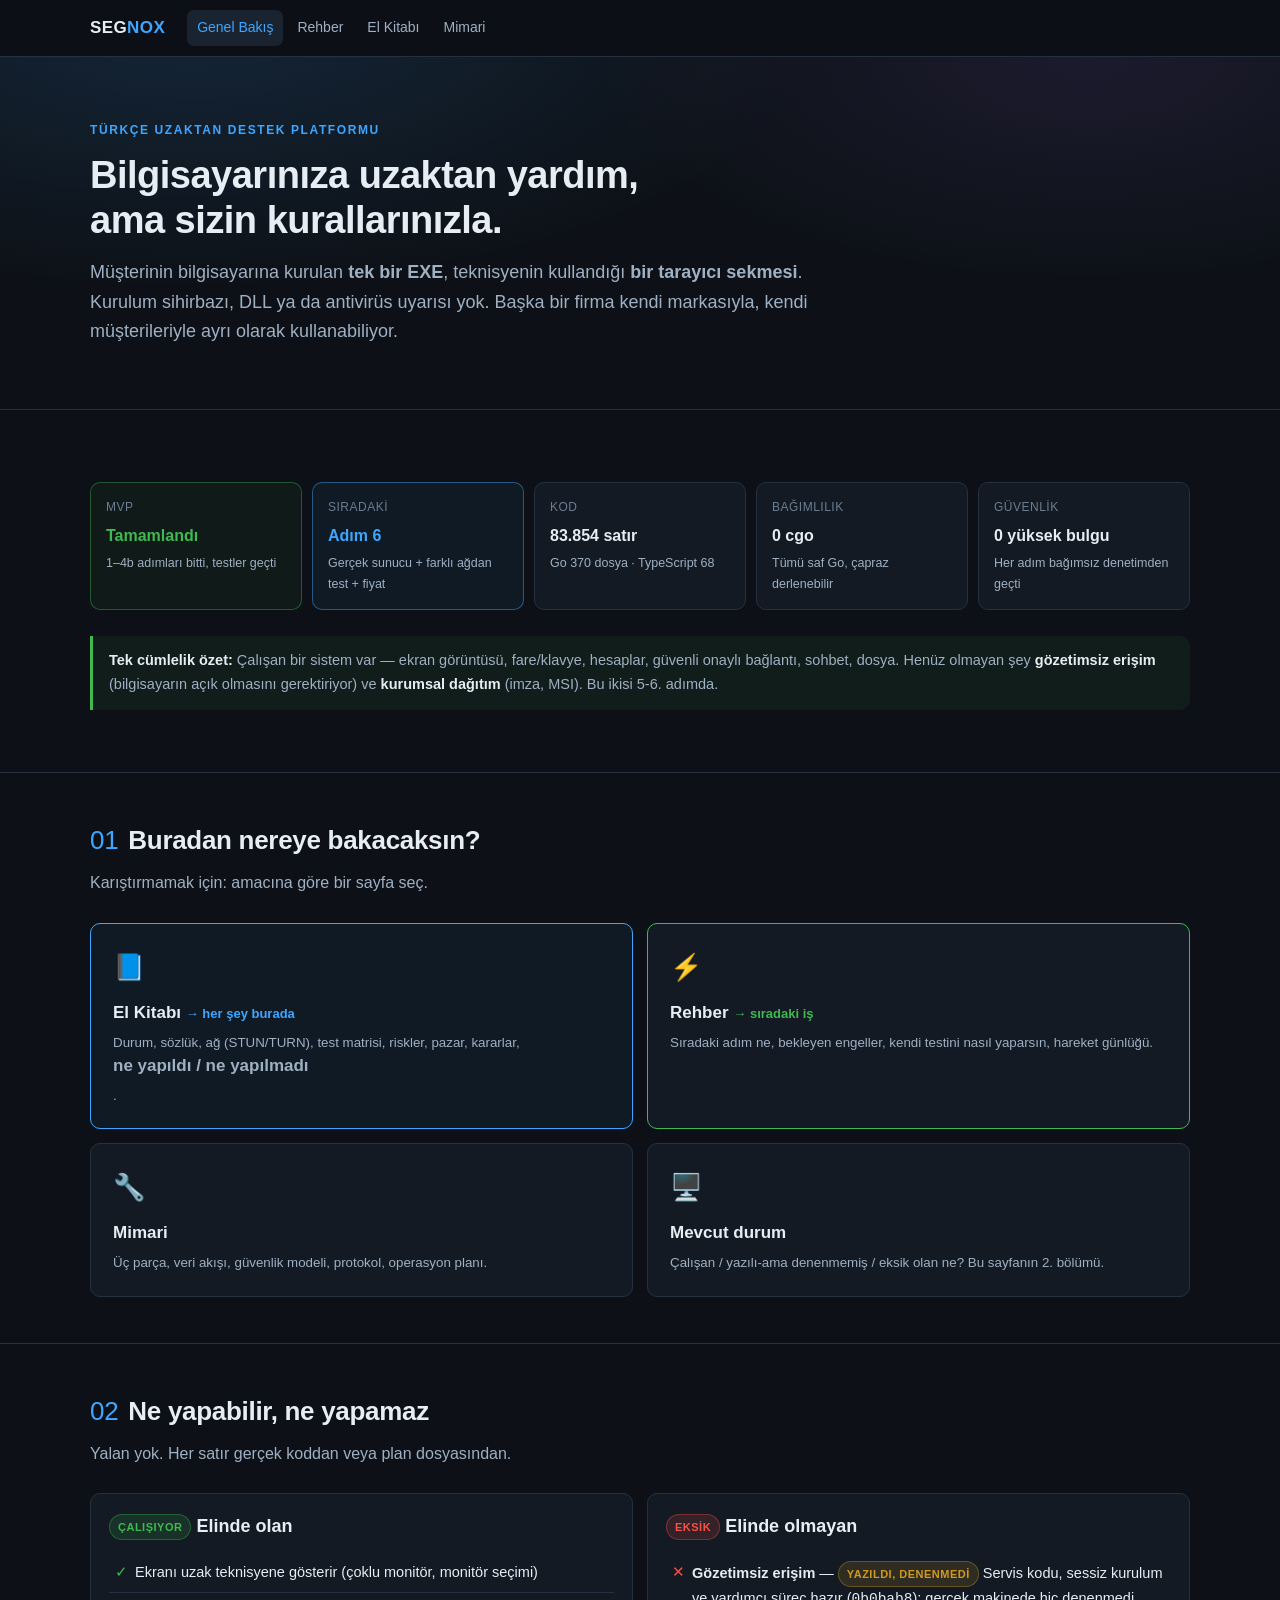
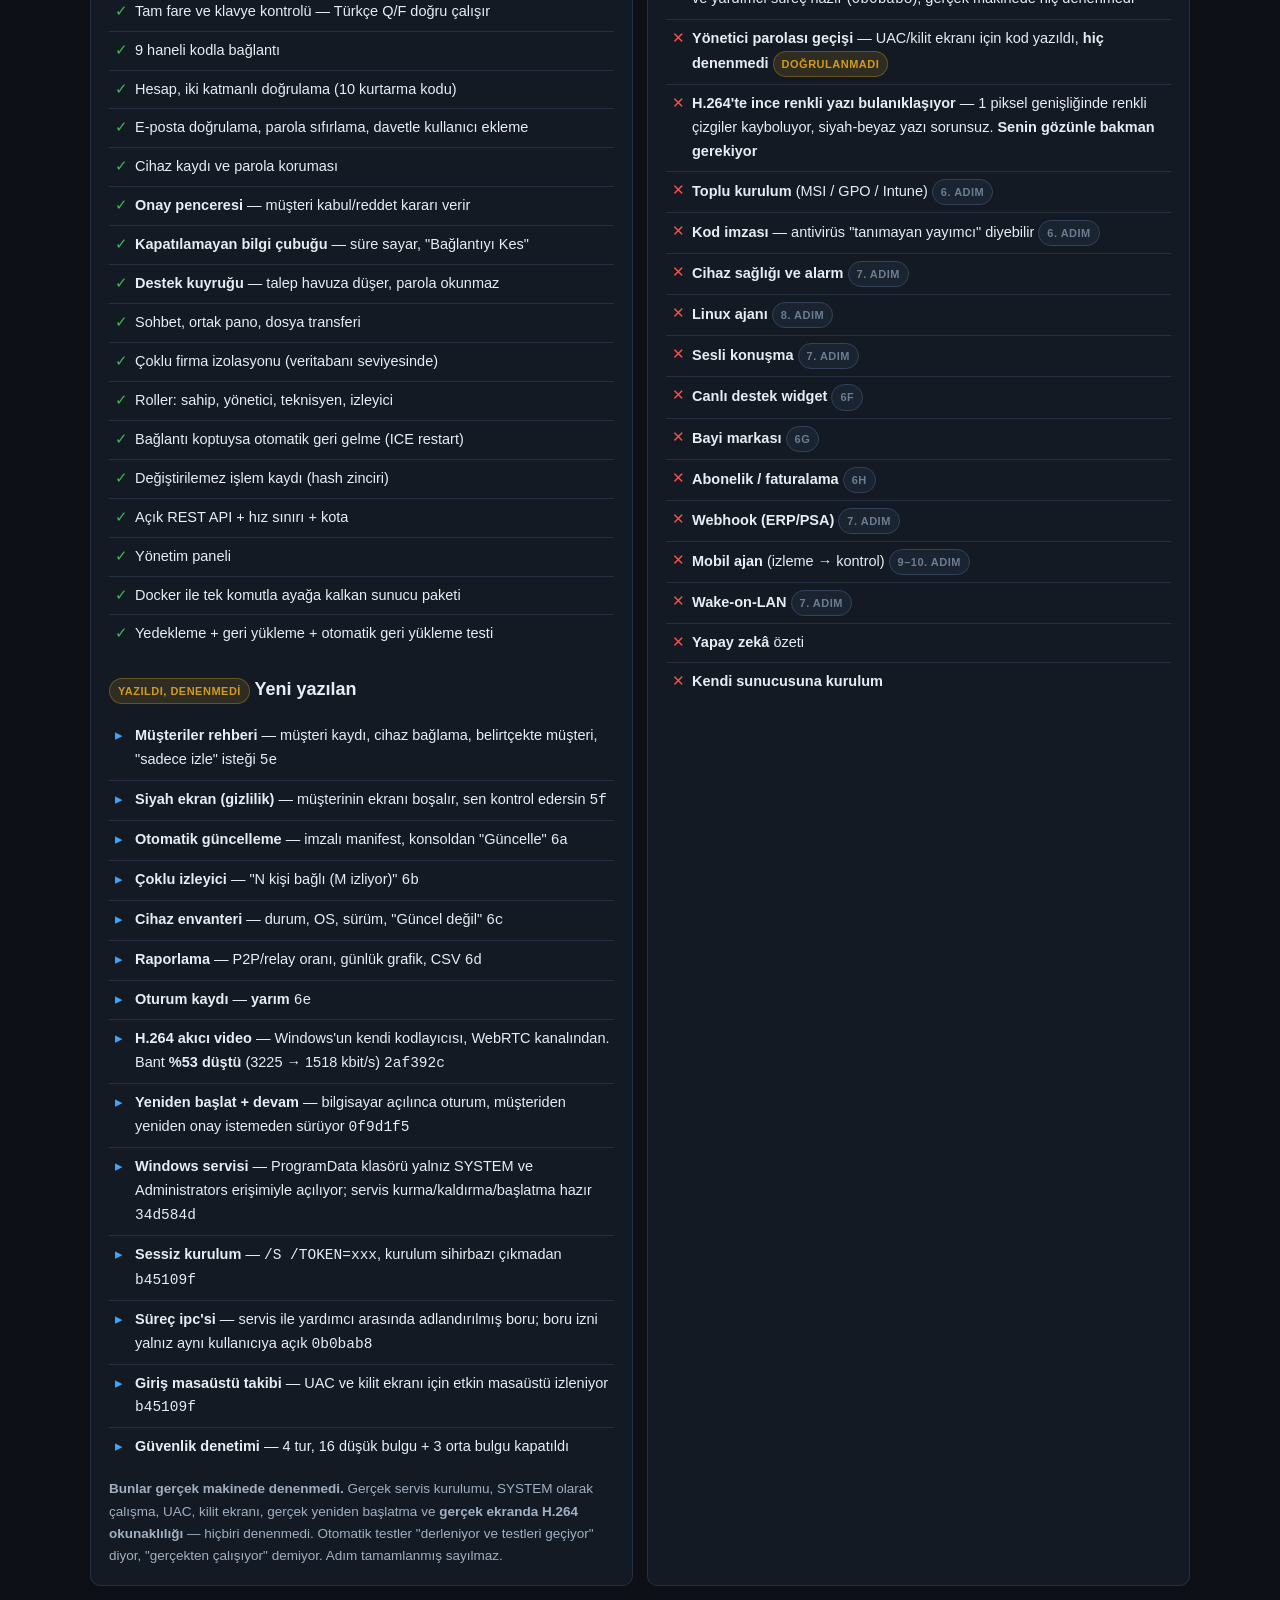
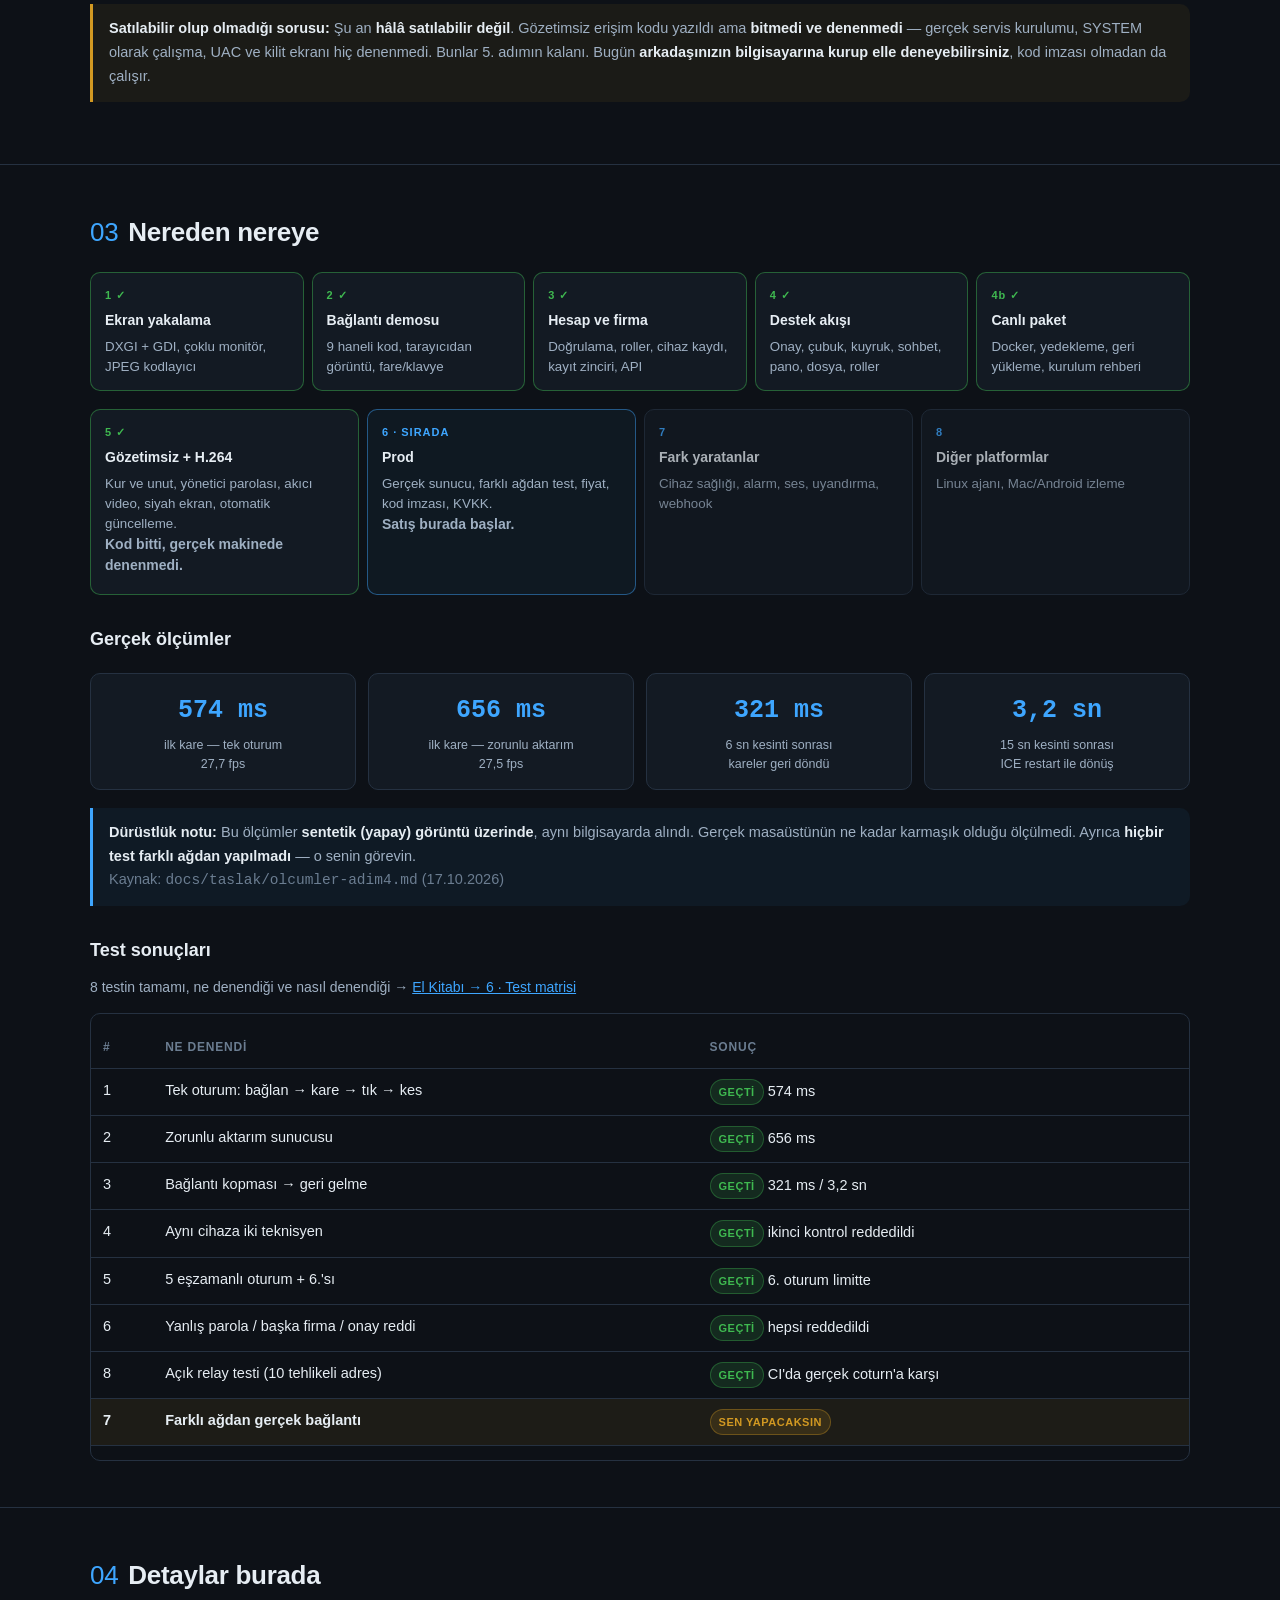
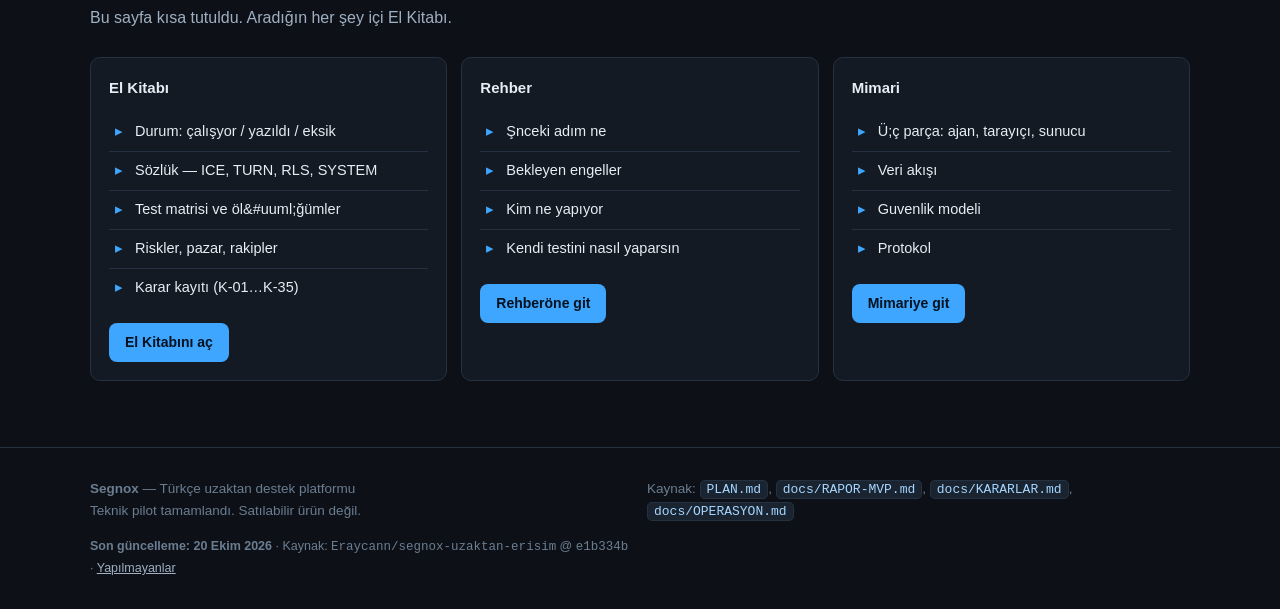
==== index.html @ 719642af "El Kitabi: 6 sema eklendi (bilesenler, giris akisi, servis zinciri, guncelleme, kayit, RLS, dagitim)" ====
<!DOCTYPE html>
<html lang="tr">
<head>
<meta charset="utf-8">
<meta name="viewport" content="width=device-width, initial-scale=1">
<title>Segnox — Uzak Destek Platformu</title>
<link rel="stylesheet" href="assets/style.css">
<style>
.statusbar {
  display:grid; grid-template-columns:repeat(auto-fit,minmax(150px,1fr));
  gap:10px; margin:26px 0;
}
.sbox {
  background:var(--bg2); border:1px solid var(--line);
  border-radius:10px; padding:15px;
}
.sbox.ok { border-color:rgba(63,185,80,.4); background:rgba(63,185,80,.05); }
.sbox.next { border-color:rgba(62,166,255,.45); background:rgba(62,166,255,.06); }
.sbox .n { font-size:12px; color:var(--fg3); letter-spacing:.5px; text-transform:uppercase; }
.sbox .v { font-size:16px; font-weight:700; margin-top:5px; }
.sbox.ok .v { color:var(--ok); }
.sbox.next .v { color:var(--acc); }
.sbox .s { font-size:12.5px; color:var(--fg2); margin-top:4px; }
</style>
</head>
<body>

<nav class="top">
  <div class="wrap">
    <a class="brand" href="index.html">SEG<span>NOX</span></a>
    <div class="links">
      <a href="index.html" class="on">Genel Bak&#305;&#351;</a>
      <a href="basla.html">Rehber</a>
      <a href="bilgi.html">El Kitab&#305;</a>
      <a href="mimari.html">Mimari</a>
    </div>
  </div>
</nav>

<header class="hero">
  <div class="wrap">
    <div class="eyebrow">Türkçe uzaktan destek platformu</div>
    <h1>Bilgisayarınıza uzaktan yardım,<br>ama sizin kurallarınızla.</h1>
    <p>
      Müşterinin bilgisayarına kurulan <b>tek bir EXE</b>, teknisyenin kullandığı
      <b>bir tarayıcı sekmesi</b>. Kurulum sihirbazı, DLL ya da antivirüs uyarısı yok.
      Başka bir firma kendi markasıyla, kendi müşterileriyle ayrı olarak kullanabiliyor.
    </p>
  </div>
</header>

<!-- ======= DURUM ======= -->
<section>
  <div class="wrap">
    <div class="statusbar">
      <div class="sbox ok"><div class="n">MVP</div><div class="v">Tamamlandı</div>
<div class="s">1–4b adımları bitti, testler geçti</div></div>
      <div class="sbox next"><div class="n">Sıradaki</div><div class="v">Adım 6</div>
<div class="s">Gerçek sunucu + farklı ağdan test + fiyat</div></div>
      <div class="sbox"><div class="n">Kod</div><div class="v">83.854 satır</div>
        <div class="s">Go 370 dosya · TypeScript 68</div></div>
      <div class="sbox"><div class="n">Bağımlılık</div><div class="v">0 cgo</div>
        <div class="s">Tümü saf Go, çapraz derlenebilir</div></div>
      <div class="sbox"><div class="n">Güvenlik</div><div class="v">0 yüksek bulgu</div>
        <div class="s">Her adım bağımsız denetimden geçti</div></div>
    </div>

    <div class="note ok">
      <b>Tek cümlelik özet:</b> Çalışan bir sistem var — ekran görüntüsü, fare/klavye,
      hesaplar, güvenli onaylı bağlantı, sohbet, dosya. Henüz olmayan şey
      <b>gözetimsiz erişim</b> (bilgisayarın açık olmasını gerektiriyor) ve
      <b>kurumsal dağıtım</b> (imza, MSI). Bu ikisi 5-6. adımda.
    </div>
  </div>
</section>

<!-- ======= SAYFA HARİTASI ======= -->
<section>
  <div class="wrap">
    <h2><span class="n">01</span>Buradan nereye bakacaksın?</h2>
    <p class="sub">Karıştırmamak için: amacına göre bir sayfa seç.</p>

    <div class="grid g2">
      <a class="role" href="bilgi.html" style="border-color:var(--acc);background:rgba(62,166,255,.06)">
        <div class="ic">📘</div>
        <b>El Kitabı <span style="color:var(--acc);font-size:13px">→ her şey burada</span></b>
        <small>Durum, sözlük, ağ (STUN/TURN), test matrisi, riskler, pazar,
        kararlar, <b>ne yapıldı / ne yapılmadı</b>.</small>
      </a>
      <a class="role" href="basla.html" style="border-color:var(--ok)">
        <div class="ic">⚡</div>
        <b>Rehber <span style="color:var(--ok);font-size:13px">→ sıradaki iş</span></b>
        <small>Sıradaki adım ne, bekleyen engeller, kendi testini nasıl
        yaparsın, hareket günlüğü.</small>
      </a>
      <a class="role" href="mimari.html">
        <div class="ic">🔧</div>
        <b>Mimari</b>
        <small>Üç parça, veri akışı, güvenlik modeli, protokol, operasyon
        planı.</small>
      </a>
      <a class="role" href="index.html#durum">
        <div class="ic">🖥️</div>
        <b>Mevcut durum</b>
        <small>Çalışan / yazılı-ama denenmemiş / eksik olan ne? Bu sayfanın
        2. bölümü.</small>
      </a>
    </div>
  </div>
</section>

<!-- ======= NE YAPAR ======= -->
<section>
  <div class="wrap">
    <h2><span class="n">02</span>Ne yapabilir, ne yapamaz</h2>
    <p class="sub">Yalan yok. Her satır gerçek koddan veya plan dosyasından.</p>

    <div class="grid g2">
      <div class="card">
        <h3><span class="badge b-ok">ÇALIŞIYOR</span> Elinde olan</h3>
        <ul class="chk yes">
          <li>Ekranı uzak teknisyene gösterir (çoklu monitör, monitör seçimi)</li>
          <li>Tam fare ve klavye kontrolü — Türkçe Q/F doğru çalışır</li>
          <li>9 haneli kodla bağlantı</li>
          <li>Hesap, iki katmanlı doğrulama (10 kurtarma kodu)</li>
          <li>E-posta doğrulama, parola sıfırlama, davetle kullanıcı ekleme</li>
          <li>Cihaz kaydı ve parola koruması</li>
          <li><b>Onay penceresi</b> — müşteri kabul/reddet kararı verir</li>
          <li><b>Kapatılamayan bilgi çubuğu</b> — süre sayar, "Bağlantıyı Kes"</li>
          <li><b>Destek kuyruğu</b> — talep havuza düşer, parola okunmaz</li>
          <li>Sohbet, ortak pano, dosya transferi</li>
          <li>Çoklu firma izolasyonu (veritabanı seviyesinde)</li>
          <li>Roller: sahip, yönetici, teknisyen, izleyici</li>
          <li>Bağlantı koptuysa otomatik geri gelme (ICE restart)</li>
          <li>Değiştirilemez işlem kaydı (hash zinciri)</li>
          <li>Açık REST API + hız sınırı + kota</li>
          <li>Yönetim paneli</li>
          <li>Docker ile tek komutla ayağa kalkan sunucu paketi</li>
          <li>Yedekleme + geri yükleme + otomatik geri yükleme testi</li>
        </ul>

        <h3 style="margin-top:22px"><span class="badge b-warn">YAZILDI, DENENMEDİ</span> Yeni yazılan</h3>
        <ul class="chk">
          <li><b>Müşteriler rehberi</b> — müşteri kaydı, cihaz bağlama,
              belirtçekte müşteri, "sadece izle" isteği
              <span class="mono">5e</span></li>
          <li><b>Siyah ekran (gizlilik)</b> — müşterinin ekranı boşalır,
              sen kontrol edersin <span class="mono">5f</span></li>
          <li><b>Otomatik güncelleme</b> — imzalı manifest, konsoldan "Güncelle"
              <span class="mono">6a</span></li>
          <li><b>Çoklu izleyici</b> — "N kişi bağlı (M izliyor)"
              <span class="mono">6b</span></li>
          <li><b>Cihaz envanteri</b> — durum, OS, sürüm, "Güncel değil"
              <span class="mono">6c</span></li>
          <li><b>Raporlama</b> — P2P/relay oranı, günlük grafik, CSV
              <span class="mono">6d</span></li>
          <li><b>Oturum kaydı</b> — <b>yarım</b> <span class="mono">6e</span></li>
          <li><b>H.264 akıcı video</b> — Windows'un kendi kodlayıcısı, WebRTC
              kanalından. Bant <b>%53 düştü</b> (3225 → 1518 kbit/s)
              <span class="mono">2af392c</span></li>
          <li><b>Yeniden başlat + devam</b> — bilgisayar açılınca oturum,
              müşteriden yeniden onay istemeden sürüyor
              <span class="mono">0f9d1f5</span></li>
          <li><b>Windows servisi</b> — ProgramData klasörü yalnız SYSTEM ve
              Administrators erişimiyle açılıyor; servis kurma/kaldırma/başlatma
              hazır <span class="mono">34d584d</span></li>
          <li><b>Sessiz kurulum</b> — <span class="mono">/S /TOKEN=xxx</span>,
              kurulum sihirbazı çıkmadan <span class="mono">b45109f</span></li>
          <li><b>Süreç ipc'si</b> — servis ile yardımcı arasında adlandırılmış
              boru; boru izni yalnız aynı kullanıcıya açık
              <span class="mono">0b0bab8</span></li>
          <li><b>Giriş masaüstü takibi</b> — UAC ve kilit ekranı için etkin
              masaüstü izleniyor <span class="mono">b45109f</span></li>
          <li><b>Güvenlik denetimi</b> — 4 tur, 16 düşük bulgu + 3 orta bulgu
              kapatıldı</li>
        </ul>
        <p style="font-size:13.5px;color:var(--fg2);margin-top:12px">
          <b>Bunlar gerçek makinede denenmedi.</b> Gerçek servis kurulumu,
          SYSTEM olarak çalışma, UAC, kilit ekranı, gerçek yeniden başlatma ve
          <b>gerçek ekranda H.264 okunaklılığı</b> — hiçbiri denenmedi.
          Otomatik testler "derleniyor ve testleri geçiyor" diyor, "gerçekten
          çalışıyor" demiyor. Adım tamamlanmış sayılmaz.
        </p>
      </div>

      <div class="card">
        <h3><span class="badge b-bad">EKSİK</span> Elinde olmayan</h3>
        <ul class="chk no">
          <li><b>Gözetimsiz erişim</b> — <span class="badge b-warn">YAZILDI, DENENMEDİ</span>
              Servis kodu, sessiz kurulum ve yardımcı süreç hazır
              (<span class="mono">0b0bab8</span>); gerçek makinede hiç denenmedi</li>
          <li><b>Yönetici parolası geçişi</b> — UAC/kilit ekranı için kod yazıldı,
              <b>hiç denenmedi</b> <span class="badge b-warn">DOĞRULANMADI</span></li>
          <li><b>H.264'te ince renkli yazı bulanıklaşıyor</b> — 1 piksel genişliğinde
              renkli çizgiler kayboluyor, siyah-beyaz yazı sorunsuz.
              <b>Senin gözünle bakman gerekiyor</b></li>
          <li><b>Toplu kurulum</b> (MSI / GPO / Intune)
              <span class="badge b-mut">6. adım</span></li>
          <li><b>Kod imzası</b> — antivirüs "tanımayan yayımcı" diyebilir
              <span class="badge b-mut">6. adım</span></li>
          <li><b>Cihaz sağlığı ve alarm</b> <span class="badge b-mut">7. adım</span></li>
          <li><b>Linux ajanı</b> <span class="badge b-mut">8. adım</span></li>
          <li><b>Sesli konuşma</b> <span class="badge b-mut">7. adım</span></li>
          <li><b>Canlı destek widget</b> <span class="badge b-mut">6f</span></li>
          <li><b>Bayi markası</b> <span class="badge b-mut">6g</span></li>
          <li><b>Abonelik / faturalama</b> <span class="badge b-mut">6h</span></li>
          <li><b>Webhook (ERP/PSA)</b> <span class="badge b-mut">7. adım</span></li>
          <li><b>Mobil ajan</b> (izleme → kontrol) <span class="badge b-mut">9–10. adım</span></li>
          <li><b>Wake-on-LAN</b> <span class="badge b-mut">7. adım</span></li>
          <li><b>Yapay zekâ</b> özeti</li>
          <li><b>Kendi sunucusuna kurulum</b></li>
        </ul>
      </div>
    </div>

    <div class="note warn" style="margin-top:18px">
      <b>Satılabilir olup olmadığı sorusu:</b> Şu an <b>hâlâ satılabilir değil</b>.
      Gözetimsiz erişim kodu yazıldı ama <b>bitmedi ve denenmedi</b> — gerçek
      servis kurulumu, SYSTEM olarak çalışma, UAC ve kilit ekranı hiç
      denenmedi. Bunlar 5. adımın kalanı. Bugün <b>arkadaşınızın
      bilgisayarına kurup elle deneyebilirsiniz</b>, kod imzası olmadan da
      çalışır.
    </div>
  </div>
</section>

<!-- ======= YOL HARİTASI ======= -->
<section>
  <div class="wrap">
    <h2><span class="n">03</span>Nereden nereye</h2>

    <div class="flow">
      <div class="step done"><div class="k">1 ✓</div><b>Ekran yakalama</b>
        <small>DXGI + GDI, çoklu monitör, JPEG kodlayıcı</small></div>
      <div class="step done"><div class="k">2 ✓</div><b>Bağlantı demosu</b>
        <small>9 haneli kod, tarayıcıdan görüntü, fare/klavye</small></div>
      <div class="step done"><div class="k">3 ✓</div><b>Hesap ve firma</b>
        <small>Doğrulama, roller, cihaz kaydı, kayıt zinciri, API</small></div>
      <div class="step done"><div class="k">4 ✓</div><b>Destek akışı</b>
        <small>Onay, çubuk, kuyruk, sohbet, pano, dosya, roller</small></div>
      <div class="step done"><div class="k">4b ✓</div><b>Canlı paket</b>
        <small>Docker, yedekleme, geri yükleme, kurulum rehberi</small></div>
    </div>

    <div class="flow">
      <div class="step done"><div class="k">5 &#10003;</div><b>Gözetimsiz + H.264</b>
        <small>Kur ve unut, yönetici parolası, akıcı video, siyah ekran,
        otomatik güncelleme. <b>Kod bitti, gerçek makinede denenmedi.</b></small></div>
      <div class="step next"><div class="k">6 · SIRADA</div><b>Prod</b>
        <small>Gerçek sunucu, farklı ağdan test, fiyat, kod imzası, KVKK.
        <b>Satış burada başlar.</b></small></div>
      <div class="step late"><div class="k">7</div><b>Fark yaratanlar</b>
        <small>Cihaz sağlığı, alarm, ses, uyandırma, webhook</small></div>
      <div class="step late"><div class="k">8</div><b>Diğer platformlar</b>
        <small>Linux ajanı, Mac/Android izleme</small></div>
    </div>

    <h3>Gerçek ölçümler</h3>
    <div class="metrics">
      <div class="metric"><div class="v">574 ms</div><div class="l">ilk kare — tek oturum<br>27,7 fps</div></div>
      <div class="metric"><div class="v">656 ms</div><div class="l">ilk kare — zorunlu aktarım<br>27,5 fps</div></div>
      <div class="metric"><div class="v">321 ms</div><div class="l">6 sn kesinti sonrası<br>kareler geri döndü</div></div>
      <div class="metric"><div class="v">3,2 sn</div><div class="l">15 sn kesinti sonrası<br>ICE restart ile dönüş</div></div>
    </div>
    <div class="note">
      <b>Dürüstlük notu:</b> Bu ölçümler <b>sentetik (yapay) görüntü üzerinde</b>,
      aynı bilgisayarda alındı. Gerçek masaüstünün ne kadar karmaşık olduğu
      ölçülmedi. Ayrıca <b>hiçbir test farklı ağdan yapılmadı</b> — o senin görevin.
      <br>
      <span style="color:var(--fg3)">Kaynak:
        <span class="mono">docs/taslak/olcumler-adim4.md</span> (17.10.2026)</span>
    </div>

    <h3>Test sonuçları</h3>
    <p style="font-size:14px;color:var(--fg2)">
      8 testin tamamı, ne denendiği ve nasıl denendiği →
      <a href="bilgi.html#test">El Kitabı → 6 · Test matrisi</a>
    </p>
    <div class="tbl-wrap">
      <table>
        <thead><tr><th>#</th><th>Ne denendi</th><th>Sonuç</th></tr></thead>
        <tbody>
          <tr><td>1</td><td>Tek oturum: bağlan → kare → tık → kes</td>
              <td><span class="badge b-ok">geçti</span> 574 ms</td></tr>
          <tr><td>2</td><td>Zorunlu aktarım sunucusu</td>
              <td><span class="badge b-ok">geçti</span> 656 ms</td></tr>
          <tr><td>3</td><td>Bağlantı kopması → geri gelme</td>
              <td><span class="badge b-ok">geçti</span> 321 ms / 3,2 sn</td></tr>
          <tr><td>4</td><td>Aynı cihaza iki teknisyen</td>
              <td><span class="badge b-ok">geçti</span> ikinci kontrol reddedildi</td></tr>
          <tr><td>5</td><td>5 eşzamanlı oturum + 6.'sı</td>
              <td><span class="badge b-ok">geçti</span> 6. oturum limitte</td></tr>
          <tr><td>6</td><td>Yanlış parola / başka firma / onay reddi</td>
              <td><span class="badge b-ok">geçti</span> hepsi reddedildi</td></tr>
          <tr><td>8</td><td>Açık relay testi (10 tehlikeli adres)</td>
              <td><span class="badge b-ok">geçti</span> CI'da gerçek coturn'a karşı</td></tr>
          <tr style="background:rgba(210,153,34,.08)"><td><b>7</b></td>
              <td><b>Farklı ağdan gerçek bağlantı</b></td>
              <td><span class="badge b-warn">sen yapacaksın</span></td></tr>
        </tbody>
      </table>
    </div>
  </div>
</section>

<!-- ======= BILGIYE YONLENDIR ======= -->
<section>
  <div class="wrap">
    <h2><span class="n">04</span>Detaylar burada</h2>
    <p class="sub">Bu sayfa k&#305;sa tutuldu. Arad&#305;&#287;&#305;n her &#351;ey i&#231;i El Kitab&#305;.</p>
    <div class="grid g3">
      <div class="card"><h4>El Kitab&#305;</h4>
        <ul class="chk">
          <li>Durum: &#231;al&#305;&#351;yor / yaz&#305;ld&#305; / eksik</li>
          <li>S&#246;zl&#252;k &#8212; ICE, TURN, RLS, SYSTEM</li>
          <li>Test matrisi ve &#246;l&#uuml;&#287;&#252;mler</li>
          <li>Riskler, pazar, rakipler</li>
          <li>Karar kay&#305;t&#305; (K-01&#8230;K-35)</li>
        </ul>
        <p style="margin-top:10px"><a class="btn" href="bilgi.html">El Kitab&#305;n&#305; a&#231;</a></p>
      </div>
      <div class="card"><h4>Rehber</h4>
        <ul class="chk">
          <li>&#350;nceki ad&#305;m ne</li>
          <li>Bekleyen engeller</li>
          <li>Kim ne yap&#305;yor</li>
          <li>Kendi testini nas&#305;l yapars&#305;n</li>
        </ul>
        <p style="margin-top:10px"><a class="btn" href="basla.html">Rehber&#246;ne git</a></p>
      </div>
      <div class="card"><h4>Mimari</h4>
        <ul class="chk">
          <li>&#220;;&#231; par&#231;a: ajan, taray&#305;&#231;&#305;, sunucu</li>
          <li>Veri ak&#305;&#351;&#305;</li>
          <li>Guvenlik modeli</li>
          <li>Protokol</li>
        </ul>
        <p style="margin-top:10px"><a class="btn" href="mimari.html">Mimariye git</a></p>
      </div>
    </div>
  </div>
</section>

<footer>
  <div class="wrap">
    <div class="grid g2">
      <div><b>Segnox</b> — Türkçe uzaktan destek platformu<br>
        <span style="color:var(--fg3)">Teknik pilot tamamlandı. Satılabilir ürün değil.</span>
      <p style="font-size:12.5px;color:var(--fg3);margin:14px 0 0">
        <b>Son güncelleme: 20 Ekim 2026</b> &middot;
        Kaynak: <span class="mono">Eraycann/segnox-uzaktan-erisim</span> @ <span class="mono">e1b334b</span>
        &middot; <a href="bilgi.html#yapilmayanlar">Yapılmayanlar</a>
      </p></div>
      <div>Kaynak: <code class="inl">PLAN.md</code>, <code class="inl">docs/RAPOR-MVP.md</code>,
        <code class="inl">docs/KARARLAR.md</code>, <code class="inl">docs/OPERASYON.md</code></div>
    </div>
  </div>
</footer>

</body>
</html>
---- assets/style.css ----
/* Segnox — ürün sitesi. Tek dosya, harici bağımlılık yok. */

:root {
  --bg: #0d1117;
  --bg2: #131a23;
  --bg3: #1a2330;
  --line: #253141;
  --line2: #33415a;
  --fg: #e6edf3;
  --fg2: #9fb0c3;
  --fg3: #6b7d91;
  --acc: #3ea6ff;
  --acc2: #1f7fd4;
  --ok: #3fb950;
  --warn: #d29922;
  --bad: #f85149;
  --pur: #a371f7;
  --r: 10px;
  --mono: ui-monospace, "Cascadia Code", "SF Mono", Menlo, Consolas, monospace;
}

* { box-sizing: border-box; }

html { scroll-behavior: smooth; }

body {
  margin: 0;
  background: var(--bg);
  color: var(--fg);
  font: 16px/1.65 -apple-system, "Segoe UI", Roboto, Helvetica, Arial, sans-serif;
  -webkit-font-smoothing: antialiased;
}

code, pre, .mono { font-family: var(--mono); }

/* ---------- layout ---------- */
.wrap { max-width: 1140px; margin: 0 auto; padding: 0 20px; }

nav.top {
  position: sticky; top: 0; z-index: 50;
  background: rgba(13,17,23,.88);
  backdrop-filter: blur(12px);
  border-bottom: 1px solid var(--line);
}
nav.top .wrap {
  display: flex; align-items: center; gap: 22px;
  height: 56px; flex-wrap: wrap;
}
nav.top .brand {
  font-weight: 700; letter-spacing: .4px; font-size: 17px;
  color: var(--fg); text-decoration: none; white-space: nowrap;
}
nav.top .brand span { color: var(--acc); }
nav.top .links { display: flex; gap: 4px; flex-wrap: wrap; }
nav.top .links a {
  color: var(--fg2); text-decoration: none; font-size: 14px;
  padding: 6px 10px; border-radius: 7px;
}
nav.top .links a:hover { background: var(--bg3); color: var(--fg); }
nav.top .links a.on { background: var(--bg3); color: var(--acc); }

header.hero {
  padding: 64px 0 40px;
  border-bottom: 1px solid var(--line);
  background:
    radial-gradient(900px 380px at 15% -10%, rgba(62,166,255,.14), transparent 70%),
    radial-gradient(700px 320px at 85% 0%, rgba(163,113,247,.10), transparent 70%);
}
header.hero h1 { font-size: 38px; line-height: 1.2; margin: 0 0 14px; letter-spacing: -.5px; }
header.hero p { font-size: 18px; color: var(--fg2); max-width: 760px; margin: 0 0 22px; }
.eyebrow {
  font-size: 12px; letter-spacing: 1.6px; text-transform: uppercase;
  color: var(--acc); font-weight: 700; margin-bottom: 12px;
}

section { padding: 46px 0; border-bottom: 1px solid var(--line); }
section:last-of-type { border-bottom: 0; }

h2 {
  font-size: 26px; margin: 0 0 8px; letter-spacing: -.3px;
}
h2 .n { color: var(--acc3, var(--acc)); font-weight: 400; margin-right: 10px; }
.sub { color: var(--fg2); margin: 0 0 26px; max-width: 820px; }
h3 { font-size: 18px; margin: 30px 0 10px; }
h4 { font-size: 15px; margin: 20px 0 8px; color: var(--fg); }
p { margin: 0 0 14px; }
a { color: var(--acc); }

/* ---------- grid / kart ---------- */
.grid { display: grid; gap: 14px; }
.g2 { grid-template-columns: repeat(2,1fr); }
.g3 { grid-template-columns: repeat(3,1fr); }
.g4 { grid-template-columns: repeat(4,1fr); }
@media (max-width: 900px) { .g3, .g4 { grid-template-columns: repeat(2,1fr); } }
@media (max-width: 620px) { .g2, .g3, .g4 { grid-template-columns: 1fr; } }

.card {
  background: var(--bg2); border: 1px solid var(--line);
  border-radius: var(--r); padding: 18px;
}
.card h3, .card h4 { margin-top: 0; }
.card p:last-child { margin-bottom: 0; }
.card.tight { padding: 14px 16px; }

.roles { display: grid; grid-template-columns: repeat(3,1fr); gap: 14px; }
@media (max-width: 760px) { .roles { grid-template-columns: 1fr; } }
.role {
  display: block; text-decoration: none; color: inherit;
  background: var(--bg2); border: 1px solid var(--line);
  border-radius: var(--r); padding: 22px; transition: .15s;
}
.role:hover { border-color: var(--acc); transform: translateY(-2px); }
.role .ic { font-size: 26px; margin-bottom: 10px; }
.role b { display: block; font-size: 17px; margin-bottom: 6px; }
.role small { color: var(--fg2); line-height: 1.55; display: block; }

/* ---------- rozet ---------- */
.badge {
  display: inline-block; font-size: 11px; font-weight: 700;
  padding: 3px 8px; border-radius: 20px; letter-spacing: .5px;
  text-transform: uppercase; vertical-align: middle;
}
.b-ok   { background: rgba(63,185,80,.15);  color: var(--ok);   border: 1px solid rgba(63,185,80,.35); }
.b-warn { background: rgba(210,153,34,.15); color: var(--warn); border: 1px solid rgba(210,153,34,.35); }
.b-bad  { background: rgba(248,81,73,.15);  color: var(--bad);  border: 1px solid rgba(248,81,73,.35); }
.b-info { background: rgba(62,166,255,.14); color: var(--acc);  border: 1px solid rgba(62,166,255,.35); }
.b-mut  { background: var(--bg3); color: var(--fg3); border: 1px solid var(--line2); }
.b-pur  { background: rgba(163,113,247,.14);color: var(--pur); border: 1px solid rgba(163,113,247,.35); }

/* ---------- tablo ---------- */
table { width: 100%; border-collapse: collapse; margin: 14px 0; font-size: 14.5px; }
th, td { text-align: left; padding: 10px 12px; border-bottom: 1px solid var(--line); vertical-align: top; }
th { color: var(--fg3); font-size: 12px; text-transform: uppercase; letter-spacing: .8px; font-weight: 700; }
tbody tr:hover { background: var(--bg2); }
td.mono, th.mono { font-family: var(--mono); font-size: 13px; }
.tbl-wrap { overflow-x: auto; border: 1px solid var(--line); border-radius: var(--r); }

/* ---------- kod ---------- */
pre {
  background: #0a0e14; border: 1px solid var(--line);
  border-radius: var(--r); padding: 15px 16px; overflow-x: auto;
  font-size: 13px; line-height: 1.6; margin: 12px 0;
}
pre code { color: #c9d5e3; }
.c-cm { color: #6b7d91; }
.c-ok { color: var(--ok); }
.c-wa { color: var(--warn); }
.c-ba { color: var(--bad); }
.c-in { color: var(--acc); }
.c-key { color: var(--pur); }

code.inl {
  background: var(--bg3); border: 1px solid var(--line);
  padding: 1px 6px; border-radius: 5px; font-size: 13px; color: #a5d6ff;
}

/* ---------- akış kutuları ---------- */
.flow { display: flex; flex-wrap: wrap; align-items: stretch; gap: 8px; margin: 18px 0; }
.flow .step {
  flex: 1 1 150px; min-width: 140px;
  background: var(--bg2); border: 1px solid var(--line2);
  border-radius: var(--r); padding: 13px 14px; position: relative;
}
.flow .step .k {
  font-size: 11px; font-weight: 700; color: var(--acc);
  letter-spacing: 1px; margin-bottom: 5px;
}
.flow .step b { font-size: 14px; display: block; margin-bottom: 5px; }
.flow .step small { color: var(--fg2); line-height: 1.5; display: block; }
.flow .step.done { border-color: rgba(63,185,80,.45); }
.flow .step.done .k { color: var(--ok); }
.flow .step.next { border-color: rgba(62,166,255,.45); background: rgba(62,166,255,.05); }
.flow .step.late { border-color: var(--line); opacity: .72; }
@media (max-width: 720px) { .flow { flex-direction: column; } }

/* ---------- timeline ---------- */
.tl { border-left: 2px solid var(--line2); margin: 20px 0 20px 8px; padding-left: 22px; }
.tl .ev { position: relative; margin-bottom: 22px; }
.tl .ev::before {
  content: ''; position: absolute; left: -29px; top: 6px;
  width: 11px; height: 11px; border-radius: 50%;
  background: var(--bg); border: 2px solid var(--line2);
}
.tl .ev.ok::before { border-color: var(--ok); background: var(--ok); }
.tl .ev.now::before { border-color: var(--acc); background: var(--acc); box-shadow: 0 0 0 4px rgba(62,166,255,.2); }
.tl .ev b { display: block; margin-bottom: 3px; }
.tl .ev small { color: var(--fg2); }

/* ---------- metric ---------- */
.metrics { display: grid; grid-template-columns: repeat(4,1fr); gap: 12px; margin: 18px 0; }
@media (max-width: 760px) { .metrics { grid-template-columns: repeat(2,1fr); } }
.metric {
  background: var(--bg2); border: 1px solid var(--line);
  border-radius: var(--r); padding: 16px; text-align: center;
}
.metric .v { font-size: 25px; font-weight: 700; color: var(--acc); font-family: var(--mono); }
.metric .l { font-size: 12.5px; color: var(--fg2); margin-top: 5px; line-height: 1.45; }

/* ---------- uyari ---------- */
.note {
  border-left: 3px solid var(--acc); background: rgba(62,166,255,.06);
  border-radius: 0 var(--r) var(--r) 0; padding: 13px 16px; margin: 16px 0;
  font-size: 14.5px; color: var(--fg2);
}
.note.warn { border-color: var(--warn); background: rgba(210,153,34,.07); }
.note.bad  { border-color: var(--bad);  background: rgba(248,81,73,.07); }
.note.ok   { border-color: var(--ok);   background: rgba(63,185,80,.07); }
.note b { color: var(--fg); }
.note code { color: #a5d6ff; }

/* ---------- kontrol listesi ---------- */
ul.chk { list-style: none; padding: 0; margin: 12px 0; }
ul.chk li { padding: 7px 0 7px 26px; position: relative; border-bottom: 1px solid var(--line); font-size: 14.5px; }
ul.chk li:last-child { border-bottom: 0; }
ul.chk li::before { content: '▸'; position: absolute; left: 6px; color: var(--acc); }
ul.chk.no li::before { content: '✕'; color: var(--bad); }
ul.chk.yes li::before { content: '✓'; color: var(--ok); }

/* ---------- sekme ---------- */
.tabs { display: flex; gap: 6px; flex-wrap: wrap; margin: 18px 0 0; border-bottom: 1px solid var(--line); }
.tabs button {
  background: none; border: 0; border-bottom: 2px solid transparent;
  color: var(--fg2); padding: 9px 15px; cursor: pointer;
  font: inherit; font-size: 14.5px; font-weight: 600;
}
.tabs button:hover { color: var(--fg); }
.tabs button.on { color: var(--acc); border-bottom-color: var(--acc); }
.tabpane { display: none; padding-top: 18px; }
.tabpane.on { display: block; }

/* ---------- svg akislari ---------- */
svg.diagram { width: 100%; height: auto; display: block; margin: 18px 0; }
svg.diagram text { font-family: -apple-system, "Segoe UI", Roboto, sans-serif; }

footer {
  padding: 30px 0 46px; color: var(--fg3); font-size: 13.5px;
  border-top: 1px solid var(--line); margin-top: 20px;
}
footer a { color: var(--fg2); }

.kv { display: grid; grid-template-columns: 168px 1fr; gap: 4px 14px; font-size: 14.5px; margin: 12px 0; }
.kv dt { color: var(--fg3); }
.kv dd { margin: 0; font-family: var(--mono); font-size: 13.5px; }

.pill {
  display: inline-block; background: var(--bg3); border: 1px solid var(--line2);
  border-radius: 6px; padding: 2px 8px; font-family: var(--mono);
  font-size: 12.5px; margin: 2px 4px 2px 0;
}
/* ---------- dugme ---------- */
.btn { display:inline-block; margin-top:4px; padding:8px 16px; border-radius:8px;
       background:var(--acc); color:#04121f; font-weight:600; font-size:14px;
       text-decoration:none; transition:filter .15s ease; }
.btn:hover { filter:brightness(1.1); }
.btn.ghost { background:transparent; color:var(--acc); border:1px solid var(--acc); }
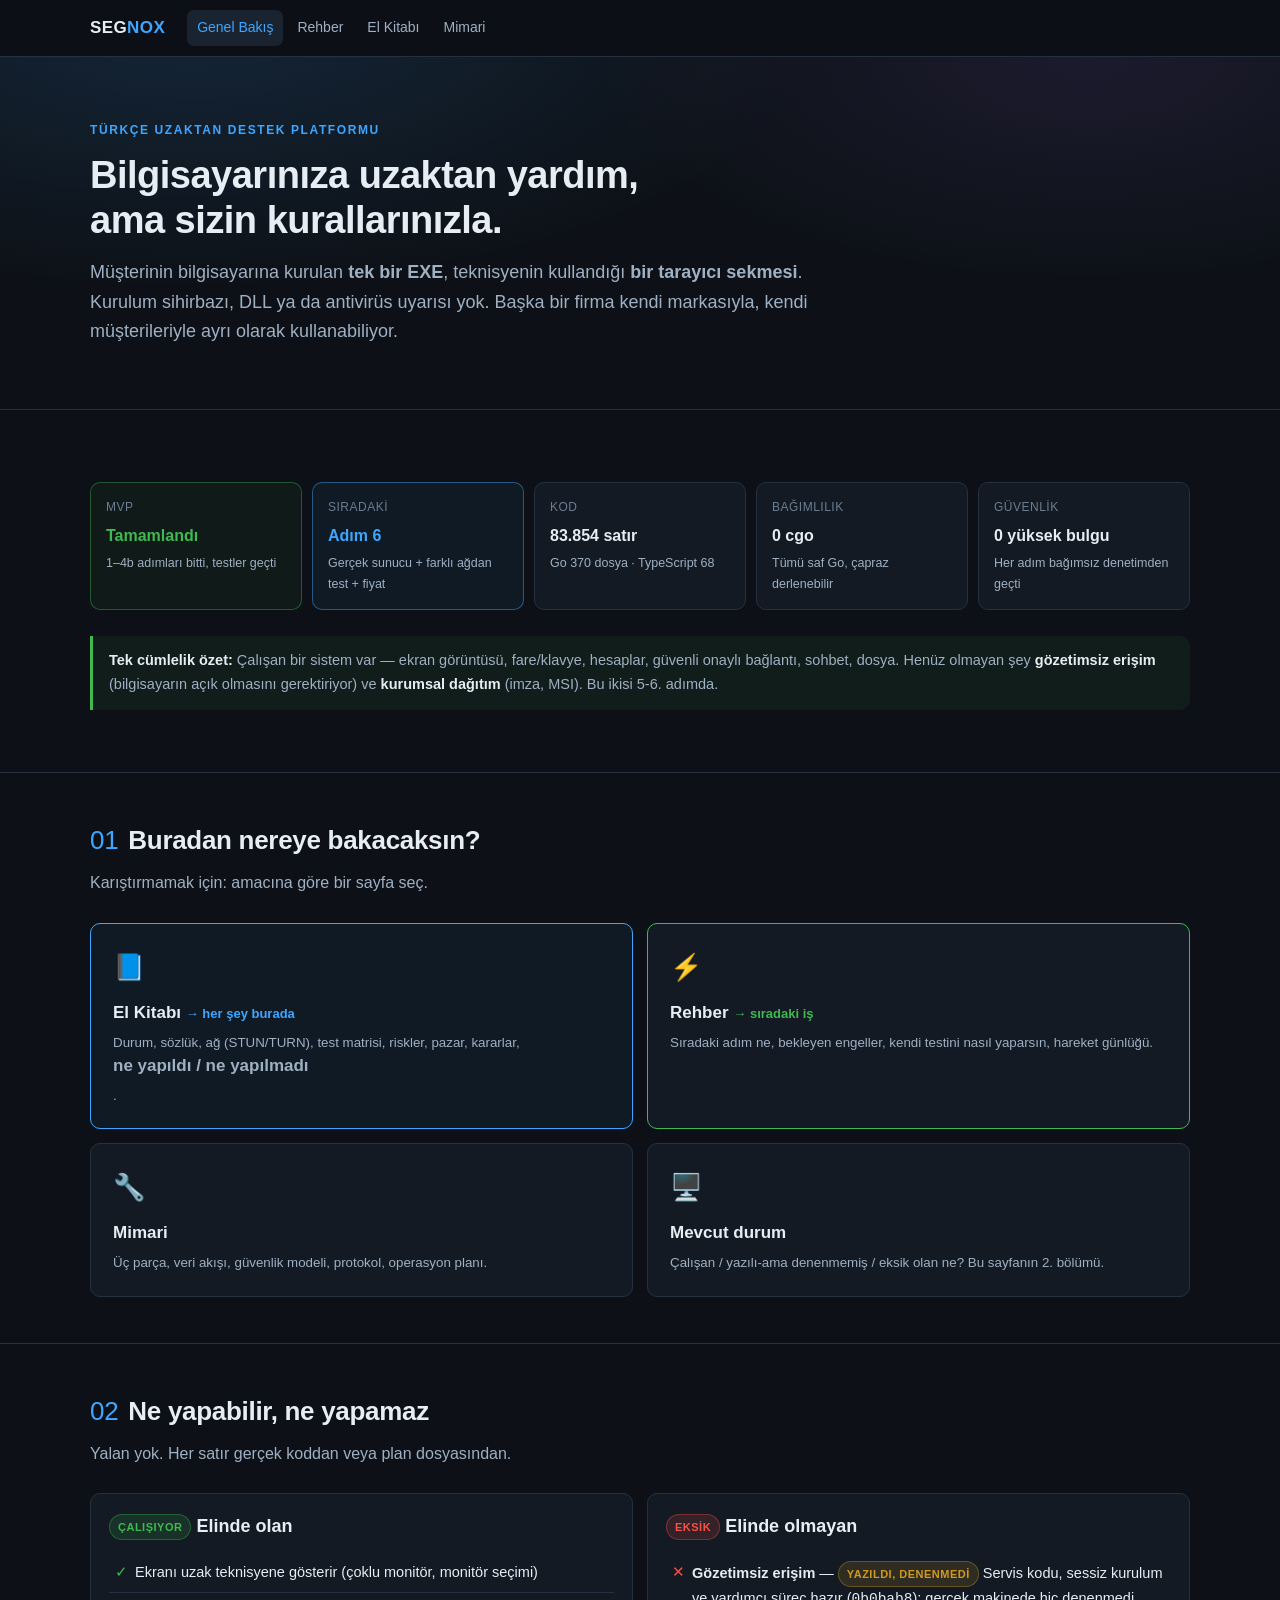
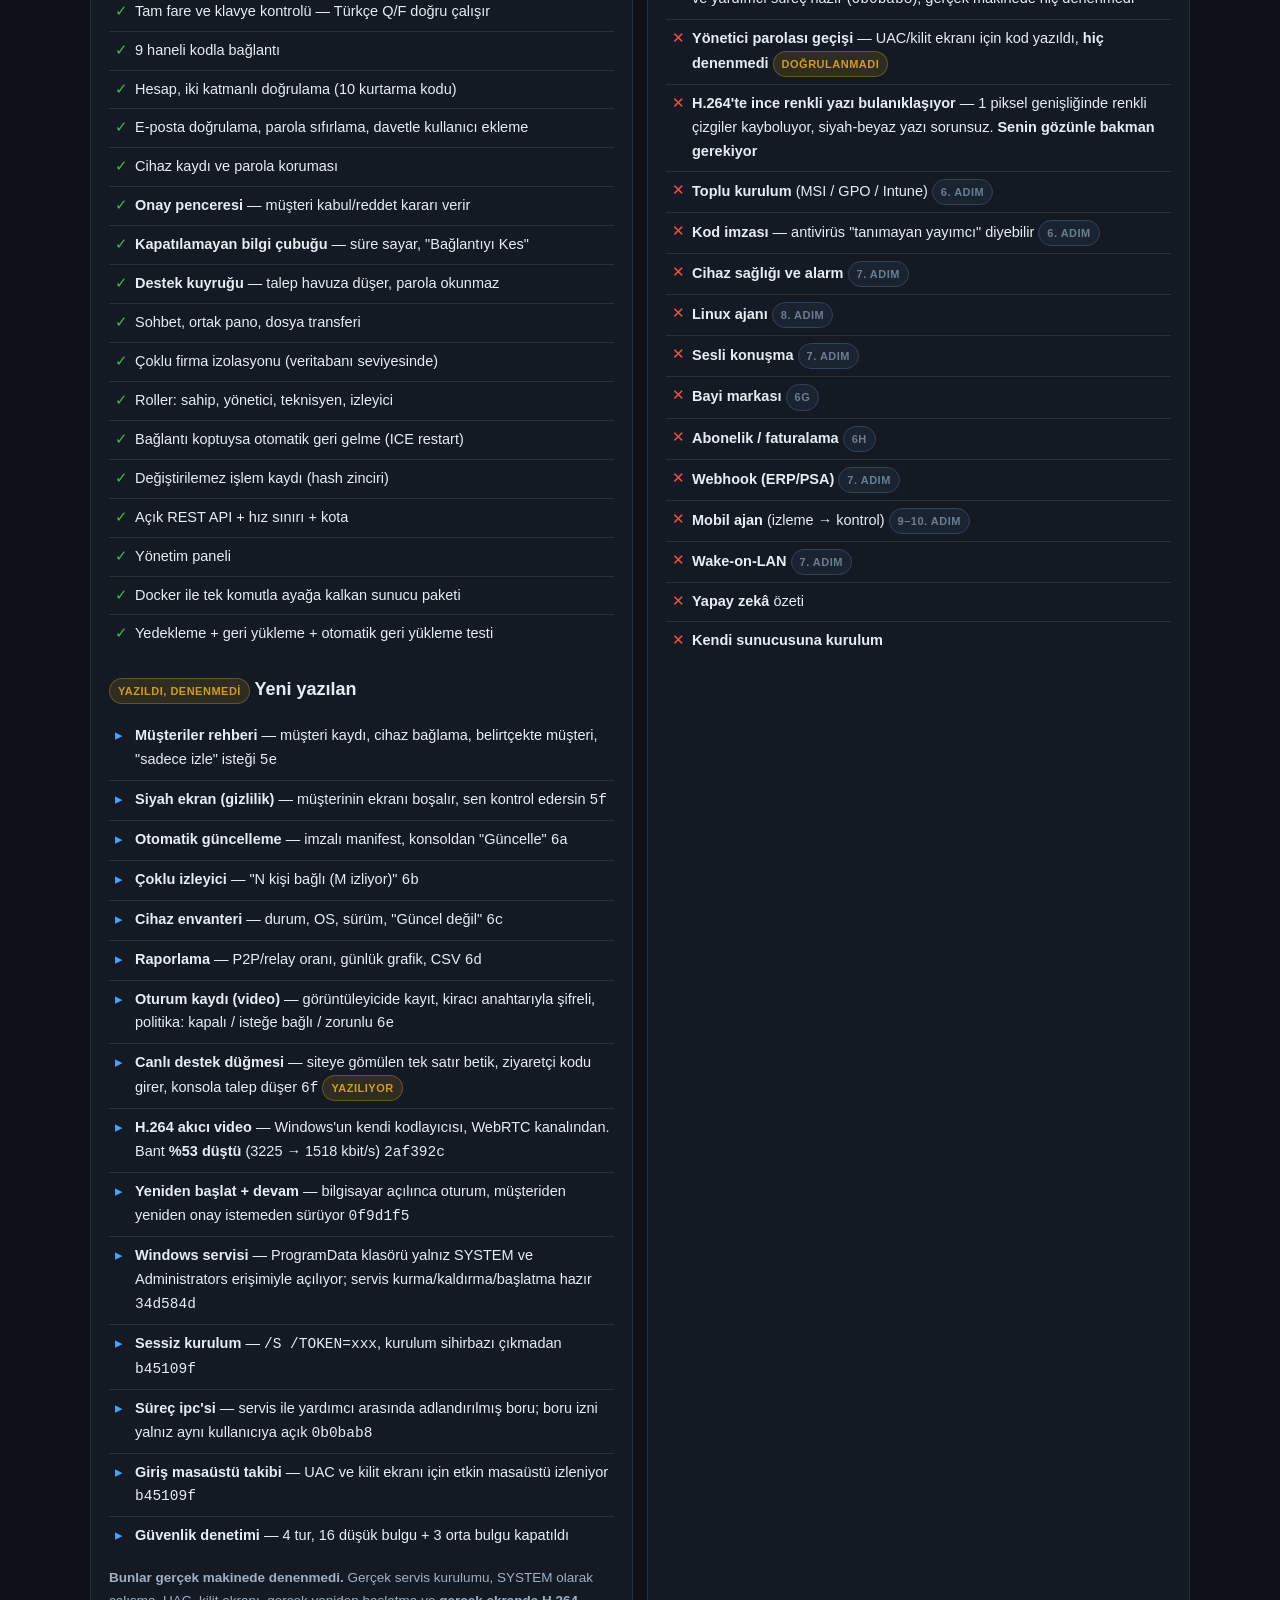
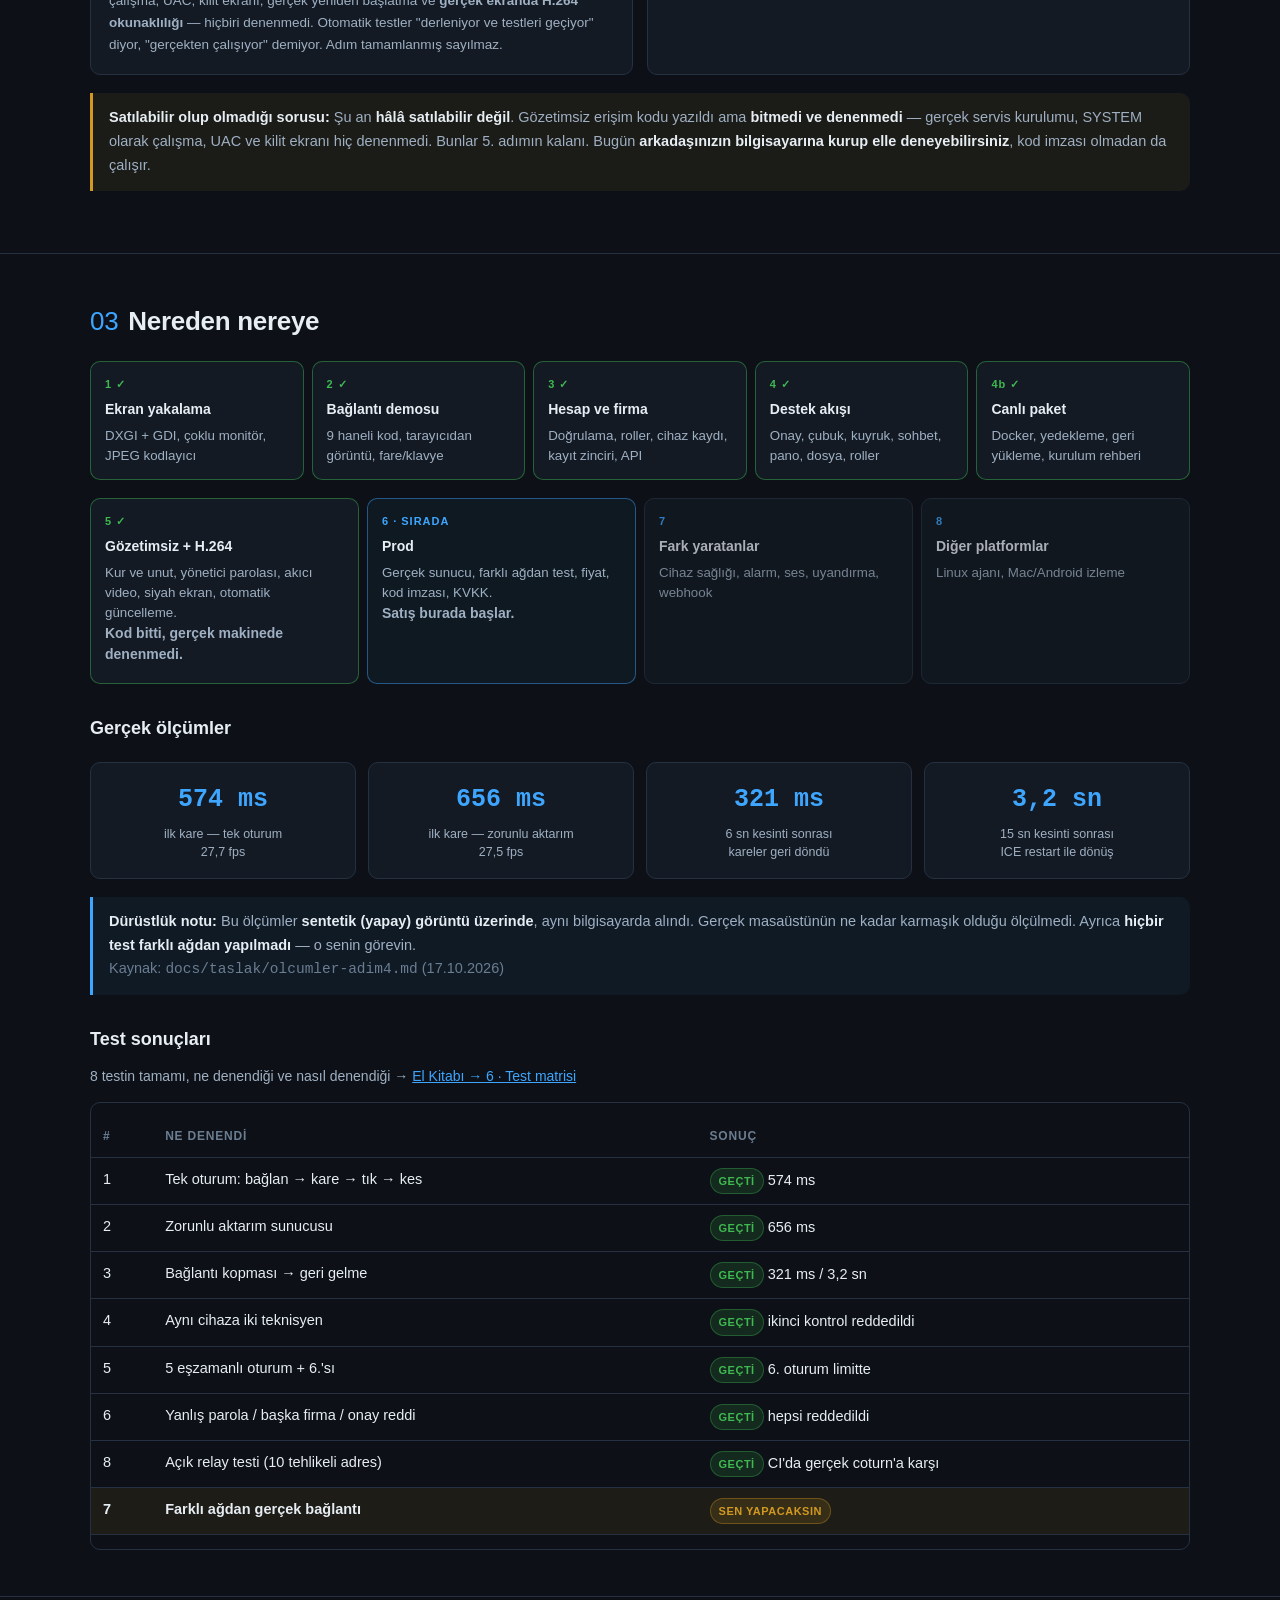
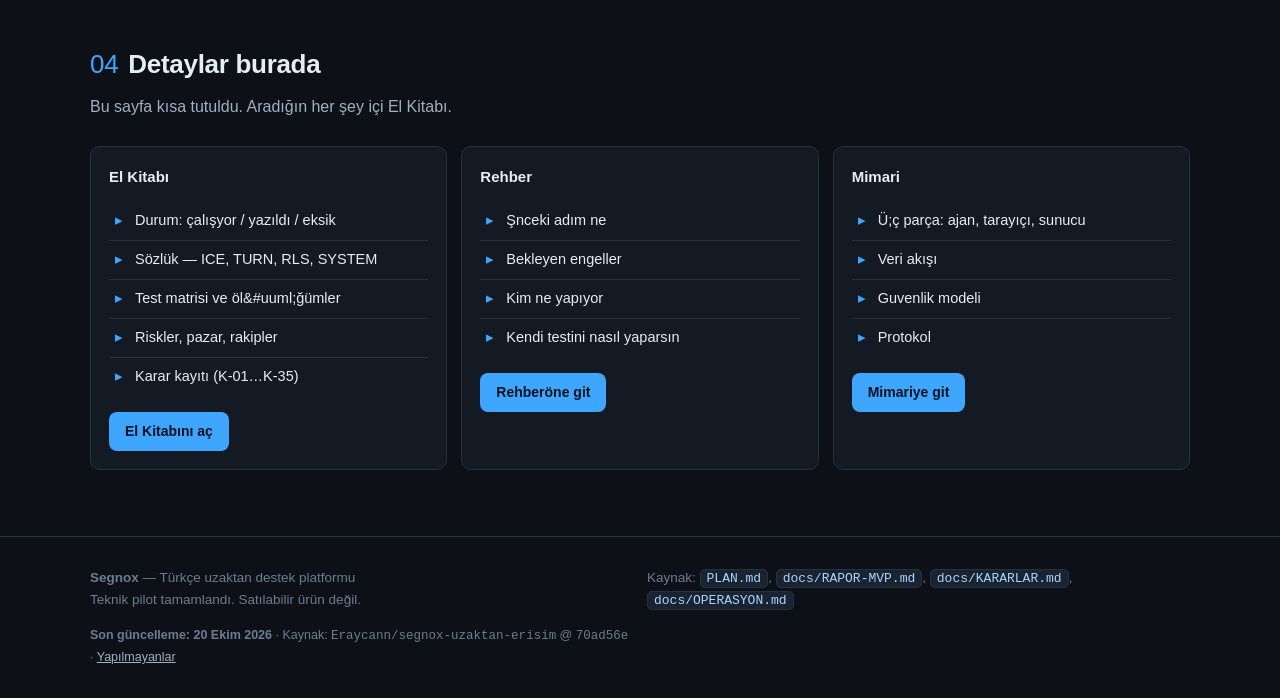
==== commit 6a4e0117: "Site: 6e oturum kaydi bitti, 6f yaziliyor, Alpemix karsilastirmasi kodla dogrulandi - 6e (K-35) bite" ====
--- a/index.html
+++ b/index.html
@@ -154,7 +154,12 @@
               <span class="mono">6c</span></li>
           <li><b>Raporlama</b> — P2P/relay oranı, günlük grafik, CSV
               <span class="mono">6d</span></li>
-          <li><b>Oturum kaydı</b> — <b>yarım</b> <span class="mono">6e</span></li>
+          <li><b>Oturum kaydı (video)</b> — görüntüleyicide kayıt, kiracı
+              anahtarıyla şifreli, politika: kapalı / isteğe bağlı / zorunlu
+              <span class="mono">6e</span></li>
+          <li><b>Canlı destek düğmesi</b> — siteye gömülen tek satır betik,
+              ziyaretçi kodu girer, konsola talep düşer
+              <span class="mono">6f</span> <span class="badge b-warn">YAZILIYOR</span></li>
           <li><b>H.264 akıcı video</b> — Windows'un kendi kodlayıcısı, WebRTC
               kanalından. Bant <b>%53 düştü</b> (3225 → 1518 kbit/s)
               <span class="mono">2af392c</span></li>
@@ -201,7 +206,6 @@
           <li><b>Cihaz sağlığı ve alarm</b> <span class="badge b-mut">7. adım</span></li>
           <li><b>Linux ajanı</b> <span class="badge b-mut">8. adım</span></li>
           <li><b>Sesli konuşma</b> <span class="badge b-mut">7. adım</span></li>
-          <li><b>Canlı destek widget</b> <span class="badge b-mut">6f</span></li>
           <li><b>Bayi markası</b> <span class="badge b-mut">6g</span></li>
           <li><b>Abonelik / faturalama</b> <span class="badge b-mut">6h</span></li>
           <li><b>Webhook (ERP/PSA)</b> <span class="badge b-mut">7. adım</span></li>
@@ -348,7 +352,7 @@
         <span style="color:var(--fg3)">Teknik pilot tamamlandı. Satılabilir ürün değil.</span>
       <p style="font-size:12.5px;color:var(--fg3);margin:14px 0 0">
         <b>Son güncelleme: 20 Ekim 2026</b> &middot;
-        Kaynak: <span class="mono">Eraycann/segnox-uzaktan-erisim</span> @ <span class="mono">e1b334b</span>
+        Kaynak: <span class="mono">Eraycann/segnox-uzaktan-erisim</span> @ <span class="mono">70ad56e</span>
         &middot; <a href="bilgi.html#yapilmayanlar">Yapılmayanlar</a>
       </p></div>
       <div>Kaynak: <code class="inl">PLAN.md</code>, <code class="inl">docs/RAPOR-MVP.md</code>,
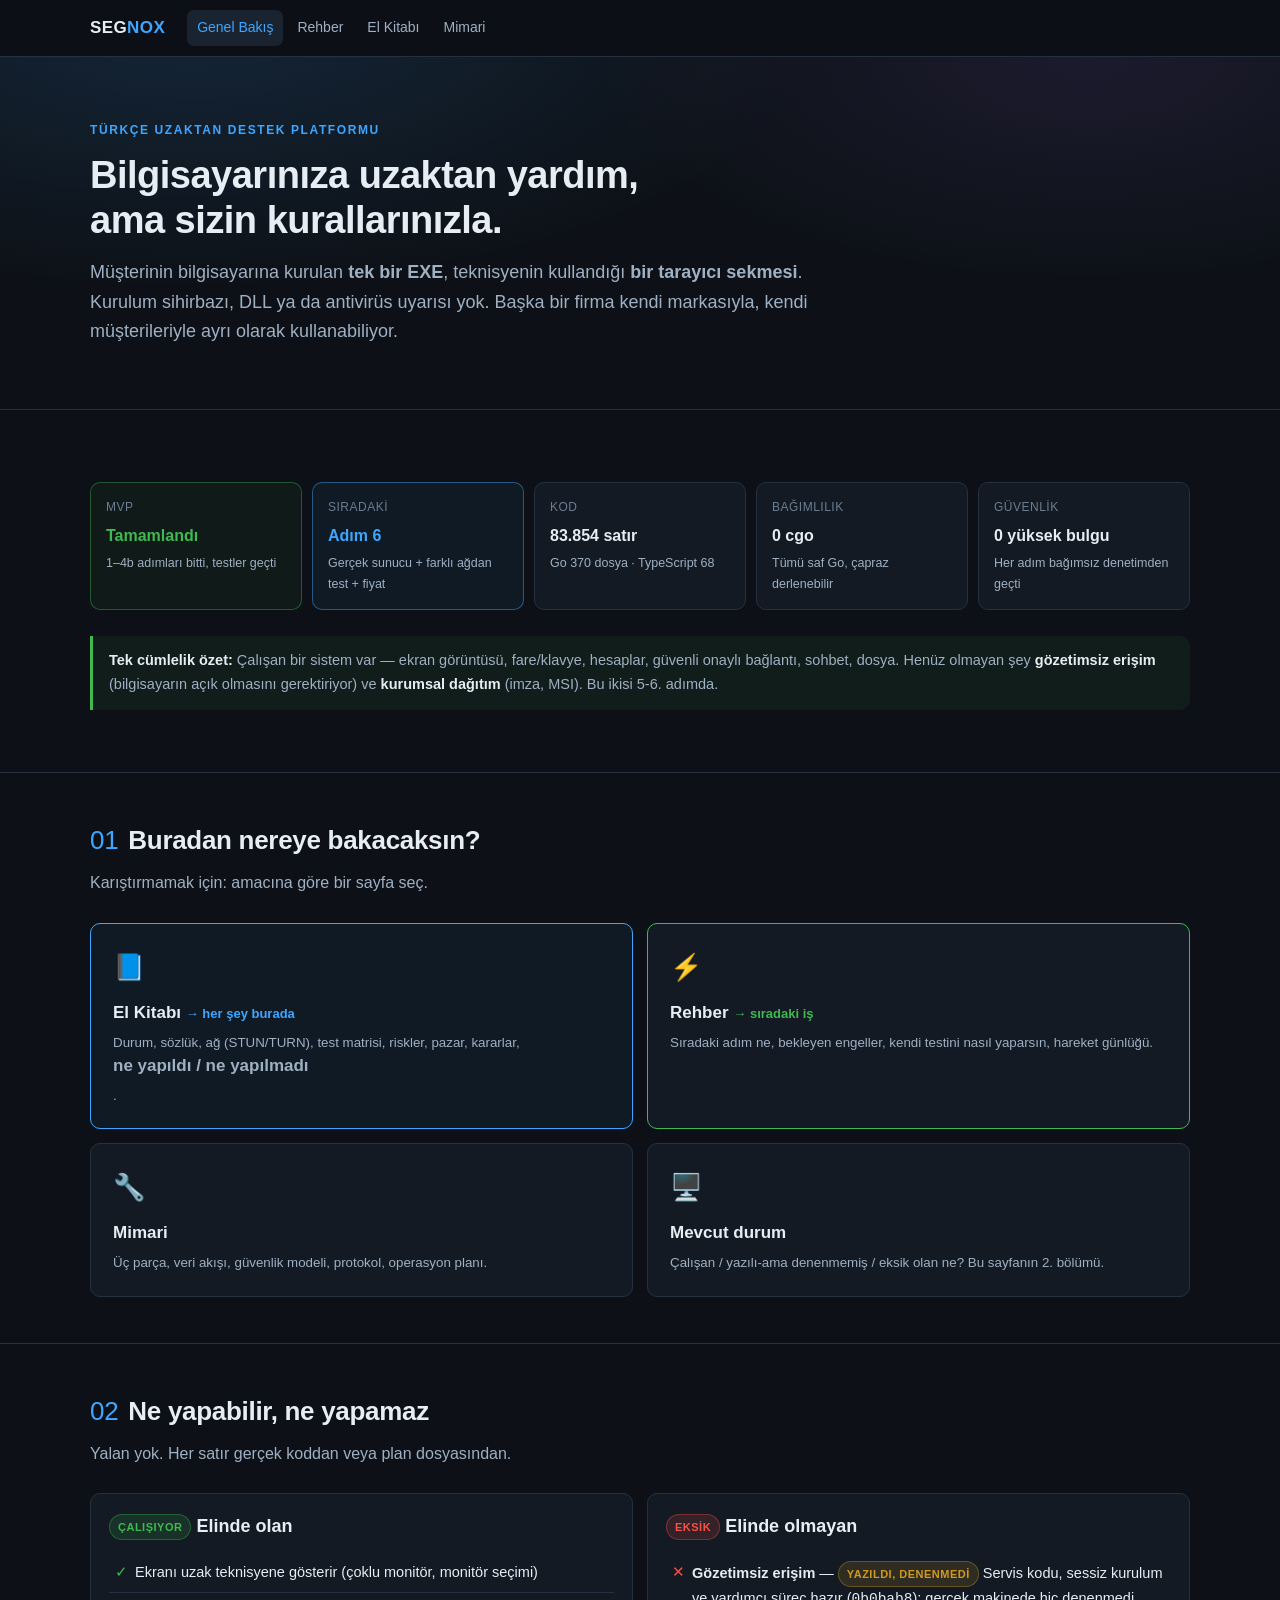
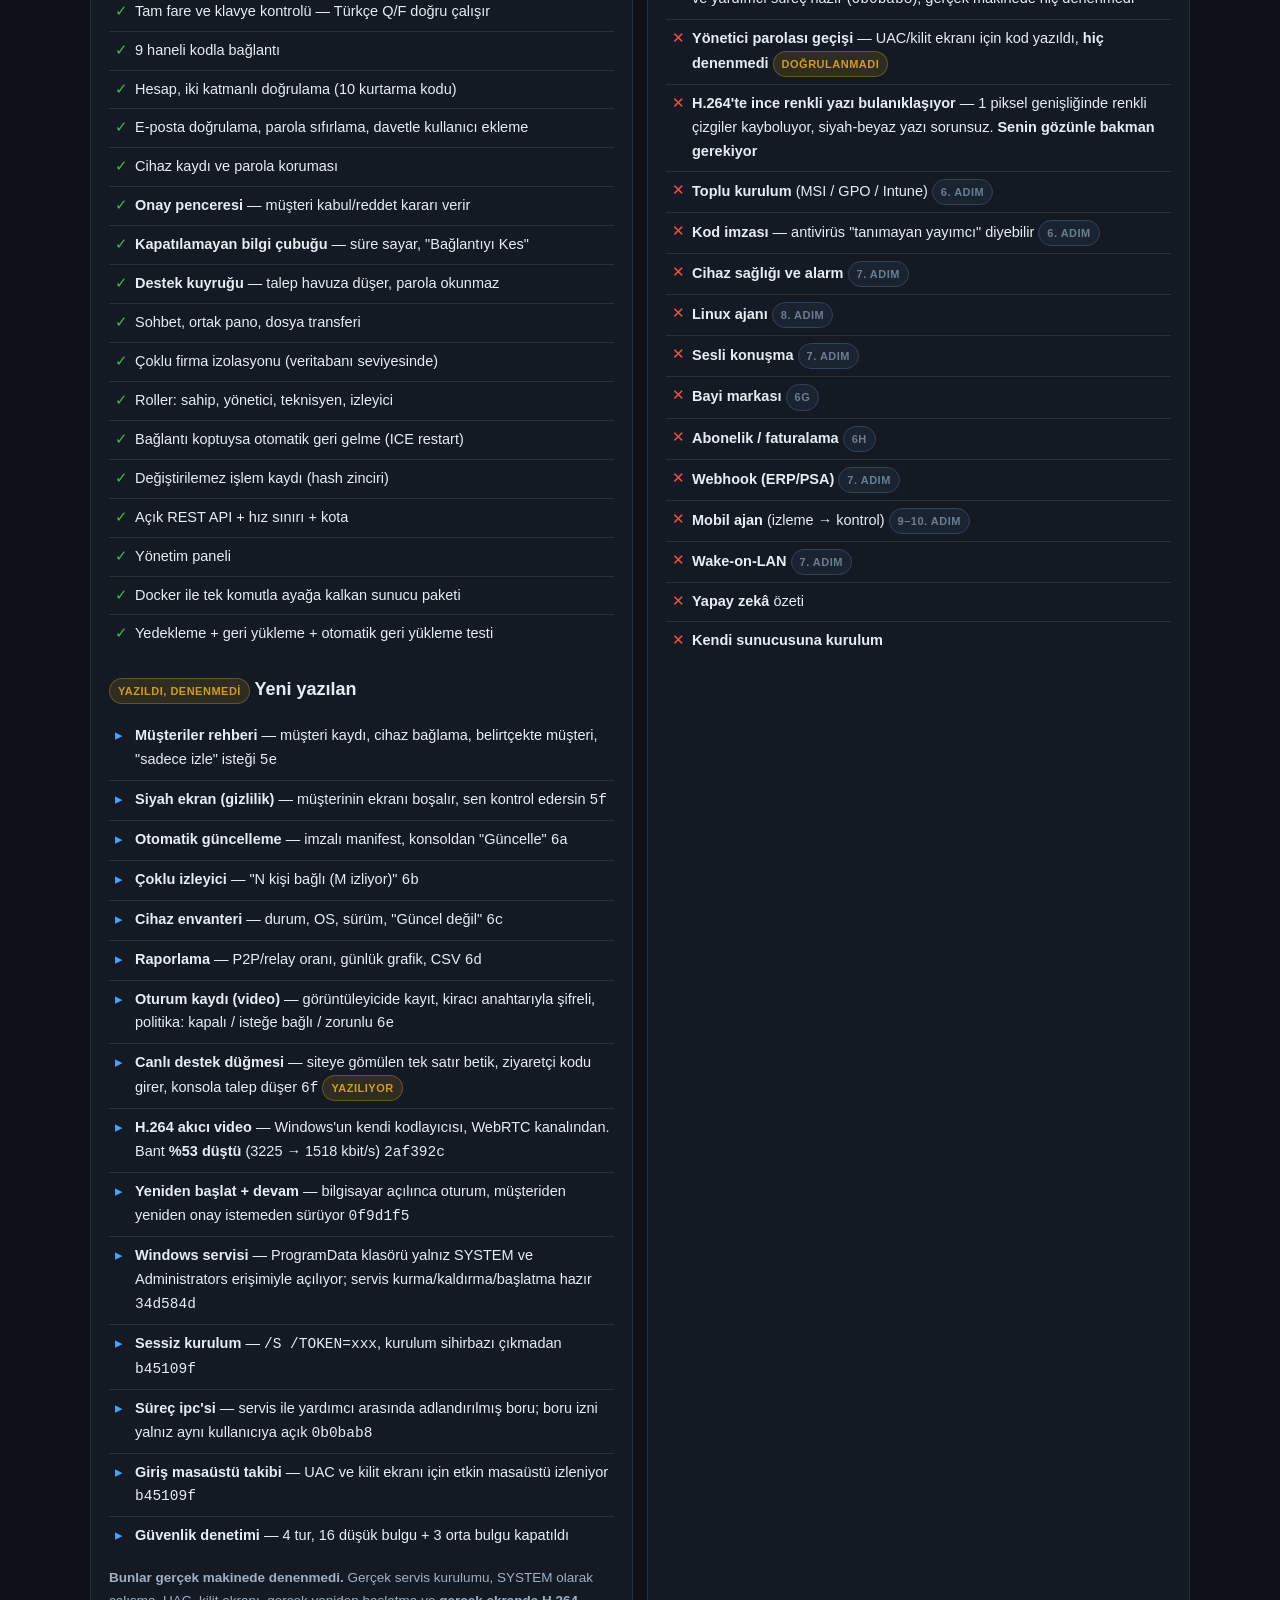
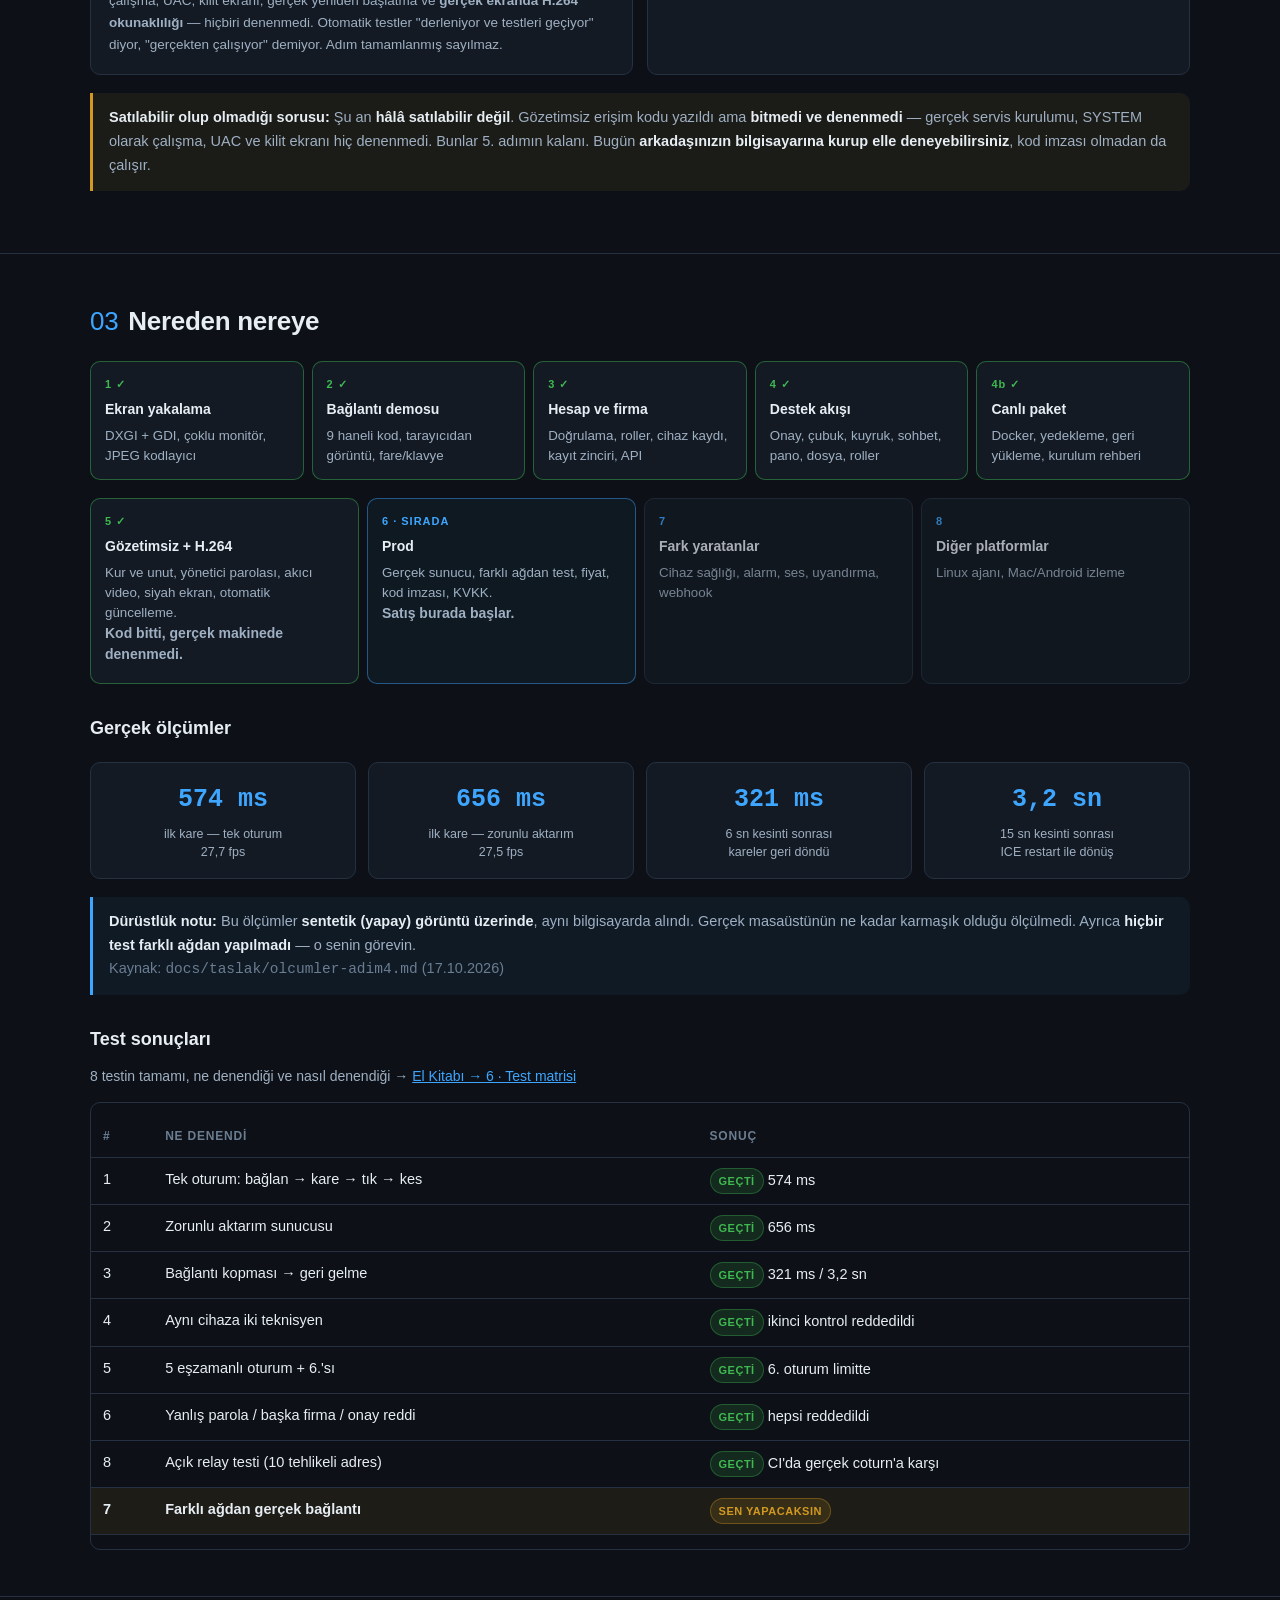
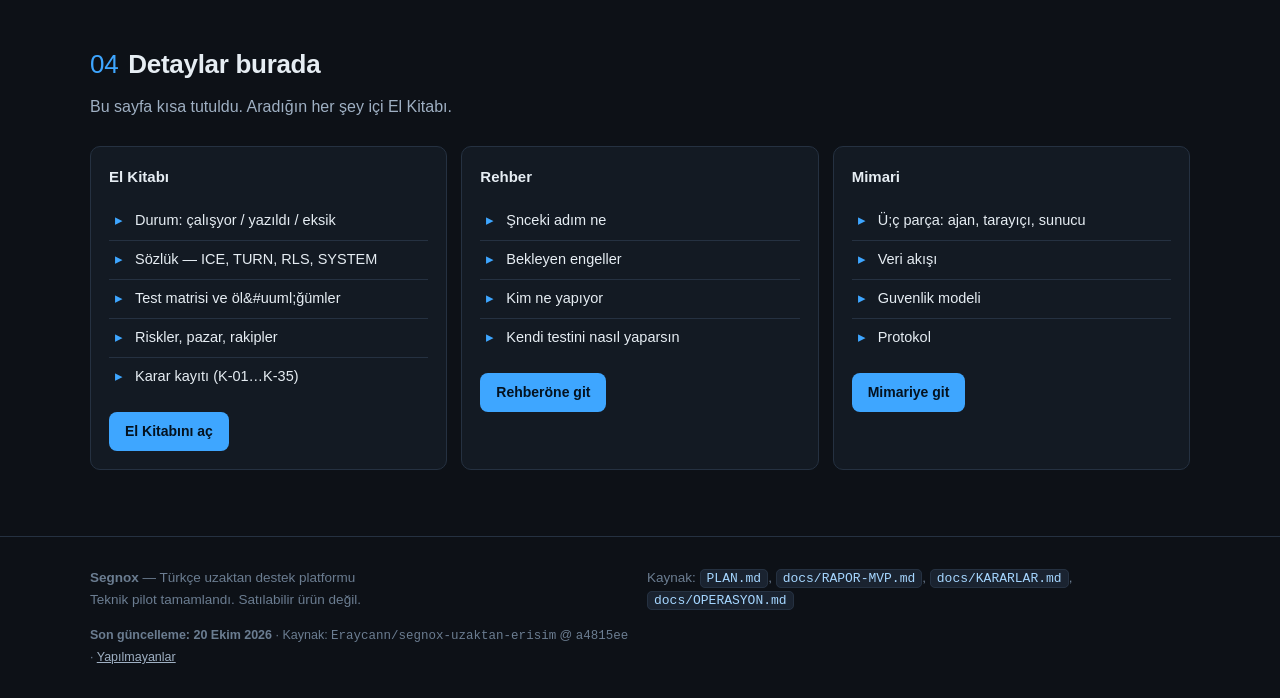
==== commit 2e4f9d87: "Site: 6f W3 sunucu bitti, mimariye widget yuzeyi eklendi, CI durumu guncel - Mimari 00 bolumune 'dor" ====
--- a/index.html
+++ b/index.html
@@ -352,7 +352,7 @@
         <span style="color:var(--fg3)">Teknik pilot tamamlandı. Satılabilir ürün değil.</span>
       <p style="font-size:12.5px;color:var(--fg3);margin:14px 0 0">
         <b>Son güncelleme: 20 Ekim 2026</b> &middot;
-        Kaynak: <span class="mono">Eraycann/segnox-uzaktan-erisim</span> @ <span class="mono">70ad56e</span>
+        Kaynak: <span class="mono">Eraycann/segnox-uzaktan-erisim</span> @ <span class="mono">a4815ee</span>
         &middot; <a href="bilgi.html#yapilmayanlar">Yapılmayanlar</a>
       </p></div>
       <div>Kaynak: <code class="inl">PLAN.md</code>, <code class="inl">docs/RAPOR-MVP.md</code>,
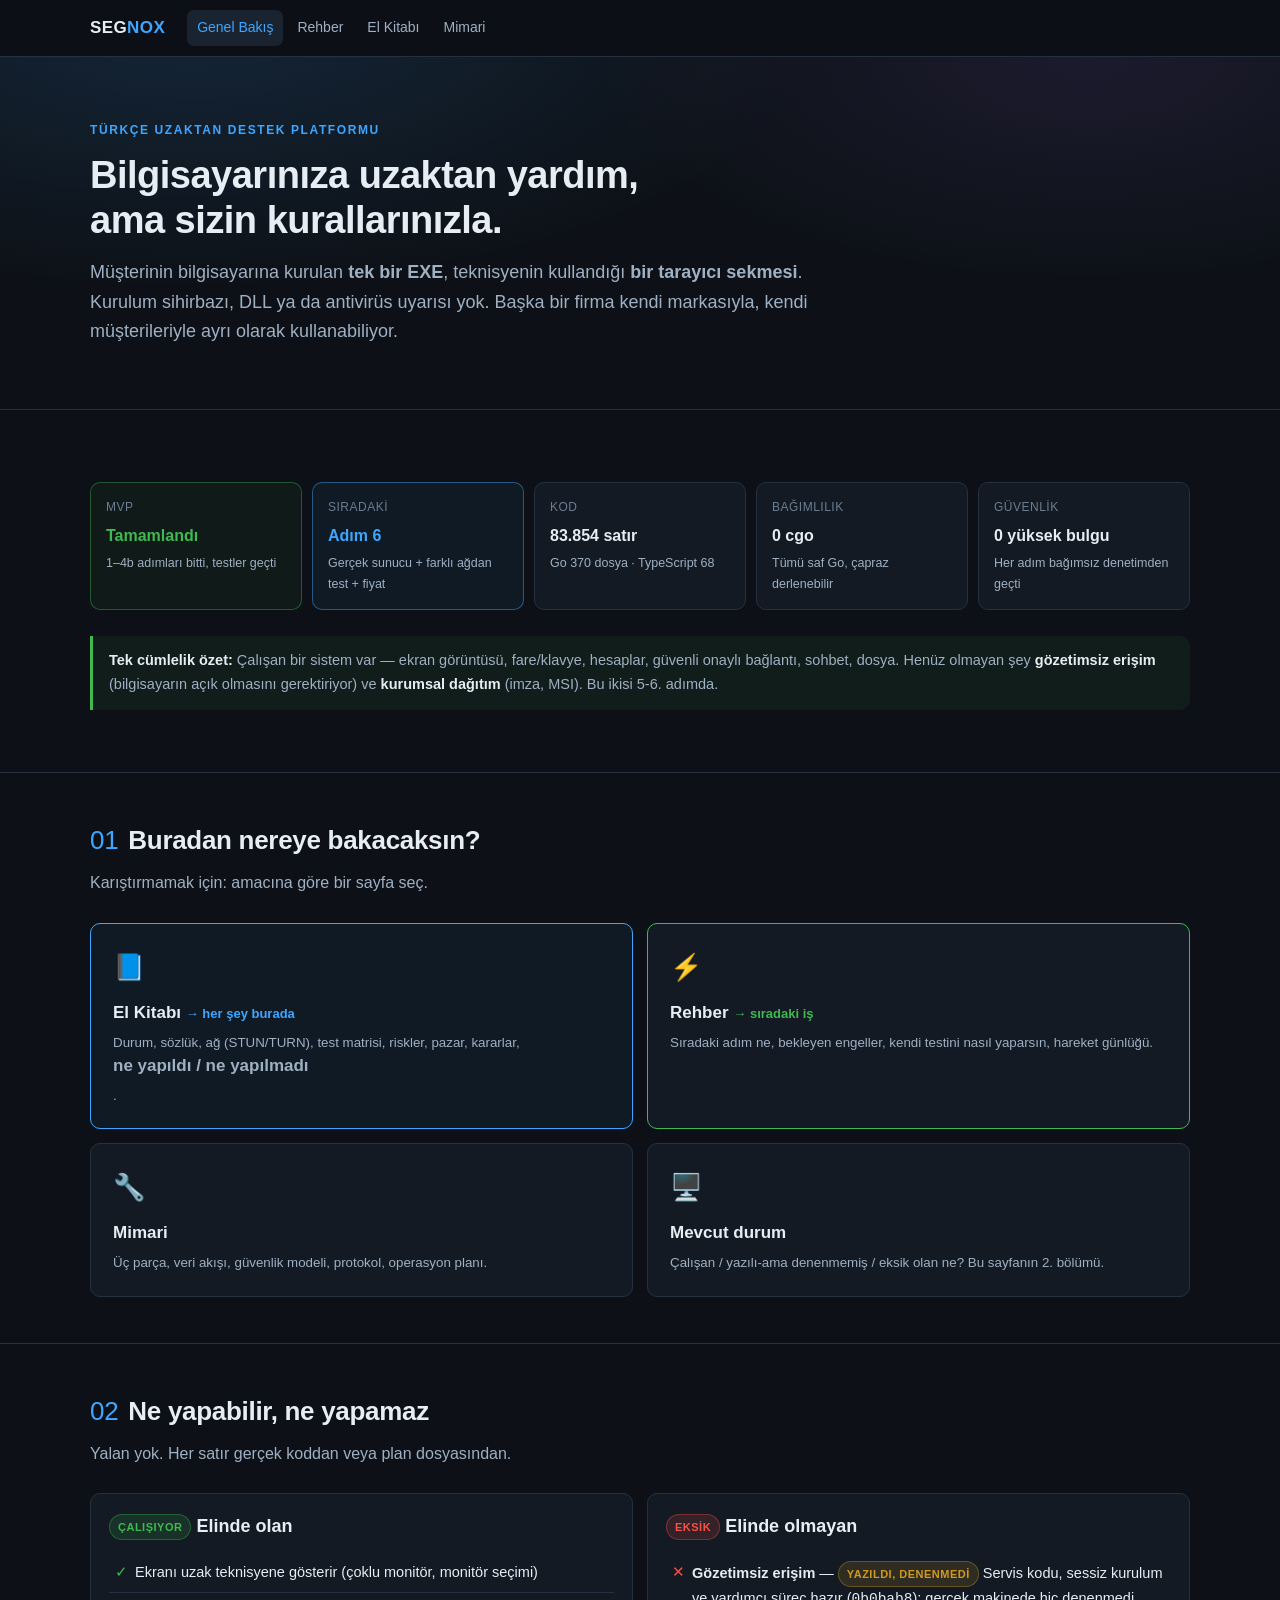
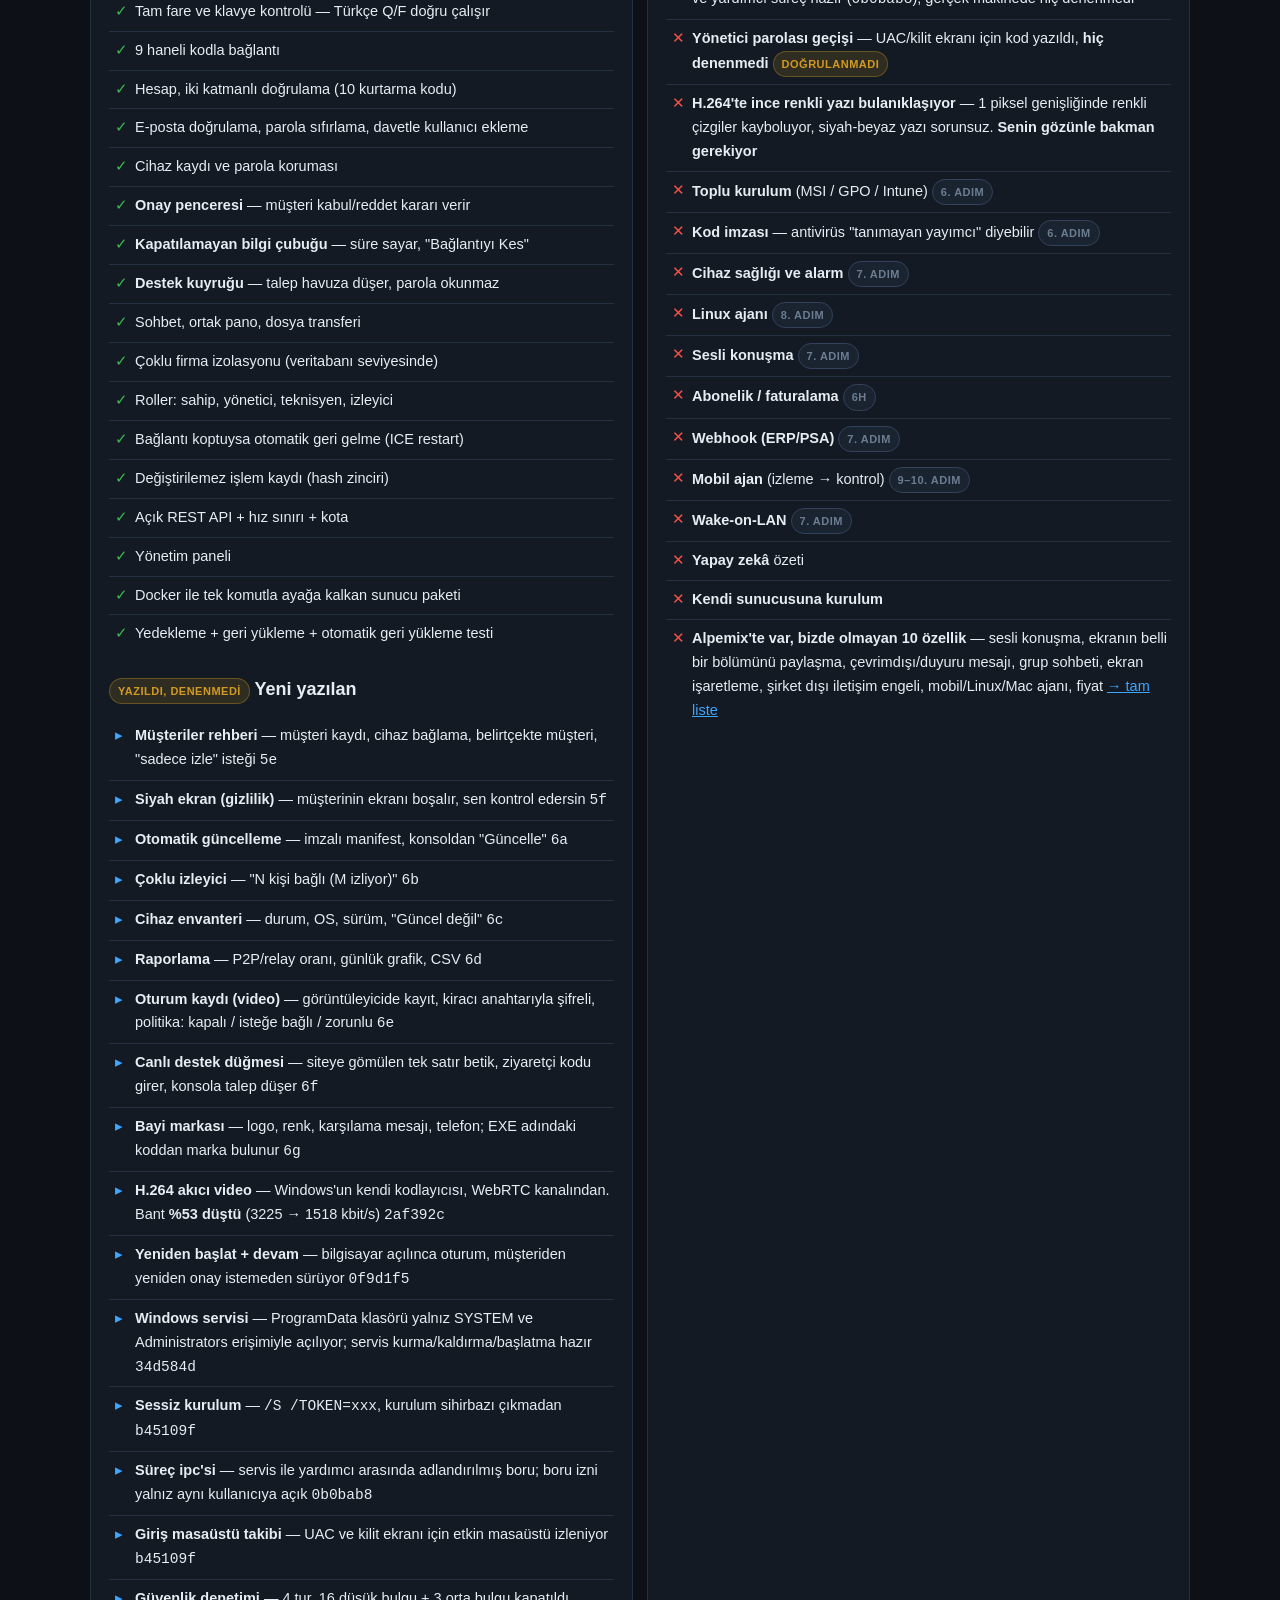
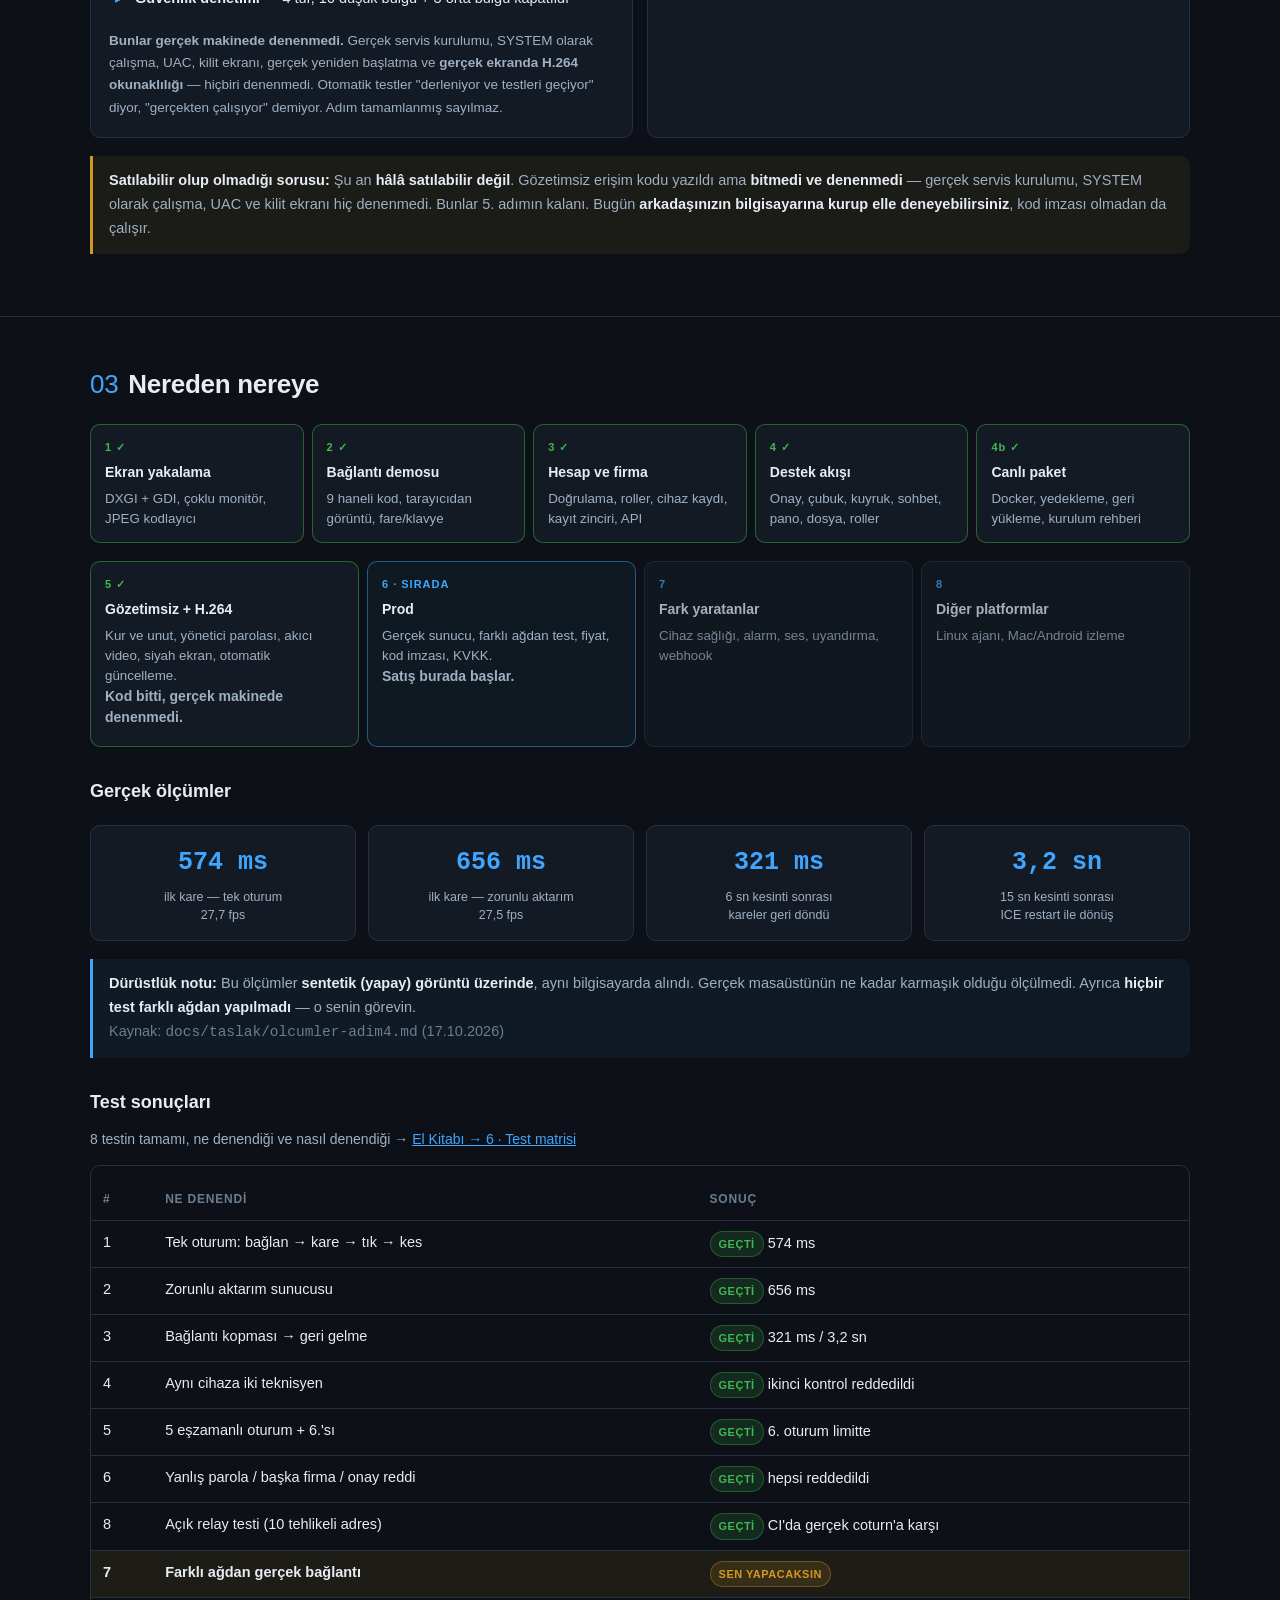
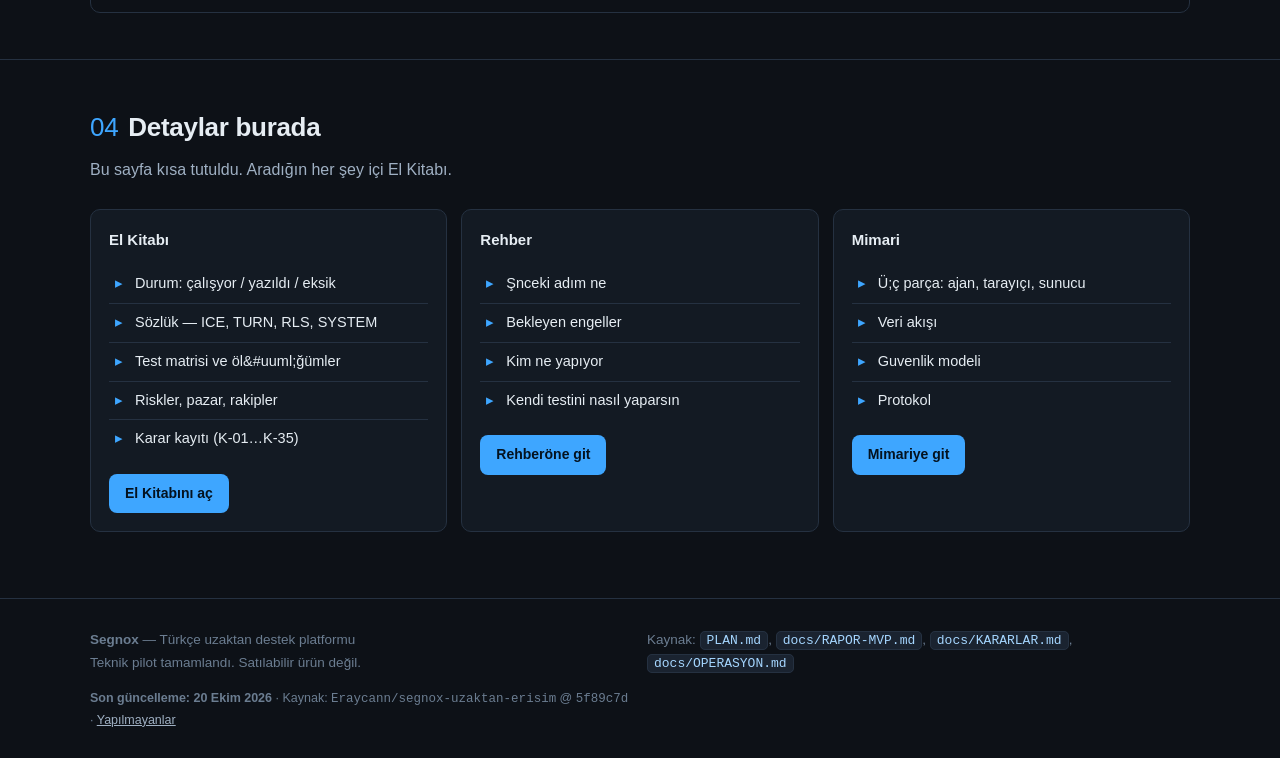
==== commit 08d9d065: "Site: 6f ve 6g bitti, Alpemix 9 esitlendi, CI yesil, yapilmayanlar tek tabloda - 6f canli destek dug" ====
--- a/index.html
+++ b/index.html
@@ -159,7 +159,10 @@
               <span class="mono">6e</span></li>
           <li><b>Canlı destek düğmesi</b> — siteye gömülen tek satır betik,
               ziyaretçi kodu girer, konsola talep düşer
-              <span class="mono">6f</span> <span class="badge b-warn">YAZILIYOR</span></li>
+              <span class="mono">6f</span></li>
+          <li><b>Bayi markası</b> — logo, renk, karşılama mesajı, telefon;
+              EXE adındaki koddan marka bulunur
+              <span class="mono">6g</span></li>
           <li><b>H.264 akıcı video</b> — Windows'un kendi kodlayıcısı, WebRTC
               kanalından. Bant <b>%53 düştü</b> (3225 → 1518 kbit/s)
               <span class="mono">2af392c</span></li>
@@ -206,13 +209,17 @@
           <li><b>Cihaz sağlığı ve alarm</b> <span class="badge b-mut">7. adım</span></li>
           <li><b>Linux ajanı</b> <span class="badge b-mut">8. adım</span></li>
           <li><b>Sesli konuşma</b> <span class="badge b-mut">7. adım</span></li>
-          <li><b>Bayi markası</b> <span class="badge b-mut">6g</span></li>
           <li><b>Abonelik / faturalama</b> <span class="badge b-mut">6h</span></li>
           <li><b>Webhook (ERP/PSA)</b> <span class="badge b-mut">7. adım</span></li>
           <li><b>Mobil ajan</b> (izleme → kontrol) <span class="badge b-mut">9–10. adım</span></li>
           <li><b>Wake-on-LAN</b> <span class="badge b-mut">7. adım</span></li>
           <li><b>Yapay zekâ</b> özeti</li>
           <li><b>Kendi sunucusuna kurulum</b></li>
+          <li><b>Alpemix'te var, bizde olmayan 10 özellik</b> — sesli konuşma,
+              ekranın belli bir bölümünü paylaşma, çevrimdışı/duyuru mesajı,
+              grup sohbeti, ekran işaretleme, şirket dışı iletişim engeli,
+              mobil/Linux/Mac ajanı, fiyat
+              <a href="bilgi.html#yapilmayanlar">→ tam liste</a></li>
         </ul>
       </div>
     </div>
@@ -352,7 +359,7 @@
         <span style="color:var(--fg3)">Teknik pilot tamamlandı. Satılabilir ürün değil.</span>
       <p style="font-size:12.5px;color:var(--fg3);margin:14px 0 0">
         <b>Son güncelleme: 20 Ekim 2026</b> &middot;
-        Kaynak: <span class="mono">Eraycann/segnox-uzaktan-erisim</span> @ <span class="mono">a4815ee</span>
+        Kaynak: <span class="mono">Eraycann/segnox-uzaktan-erisim</span> @ <span class="mono">5f89c7d</span>
         &middot; <a href="bilgi.html#yapilmayanlar">Yapılmayanlar</a>
       </p></div>
       <div>Kaynak: <code class="inl">PLAN.md</code>, <code class="inl">docs/RAPOR-MVP.md</code>,
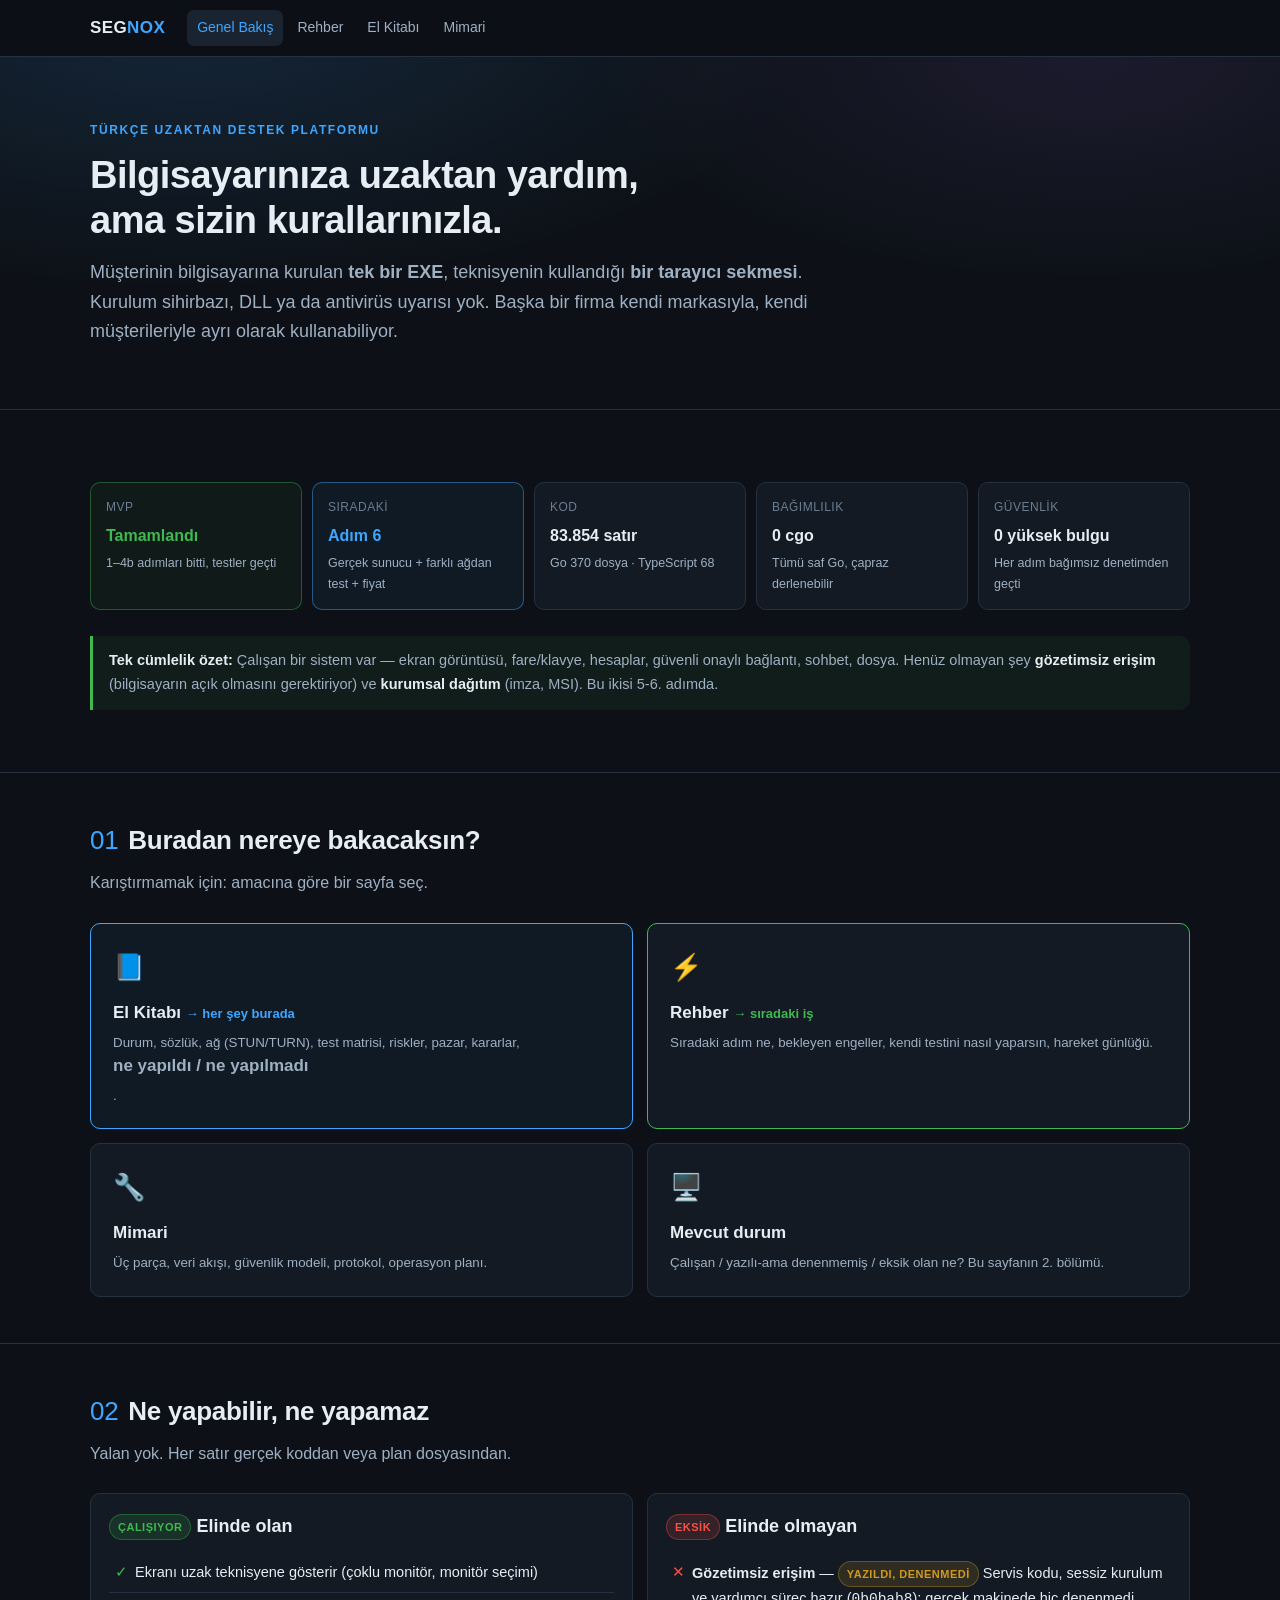
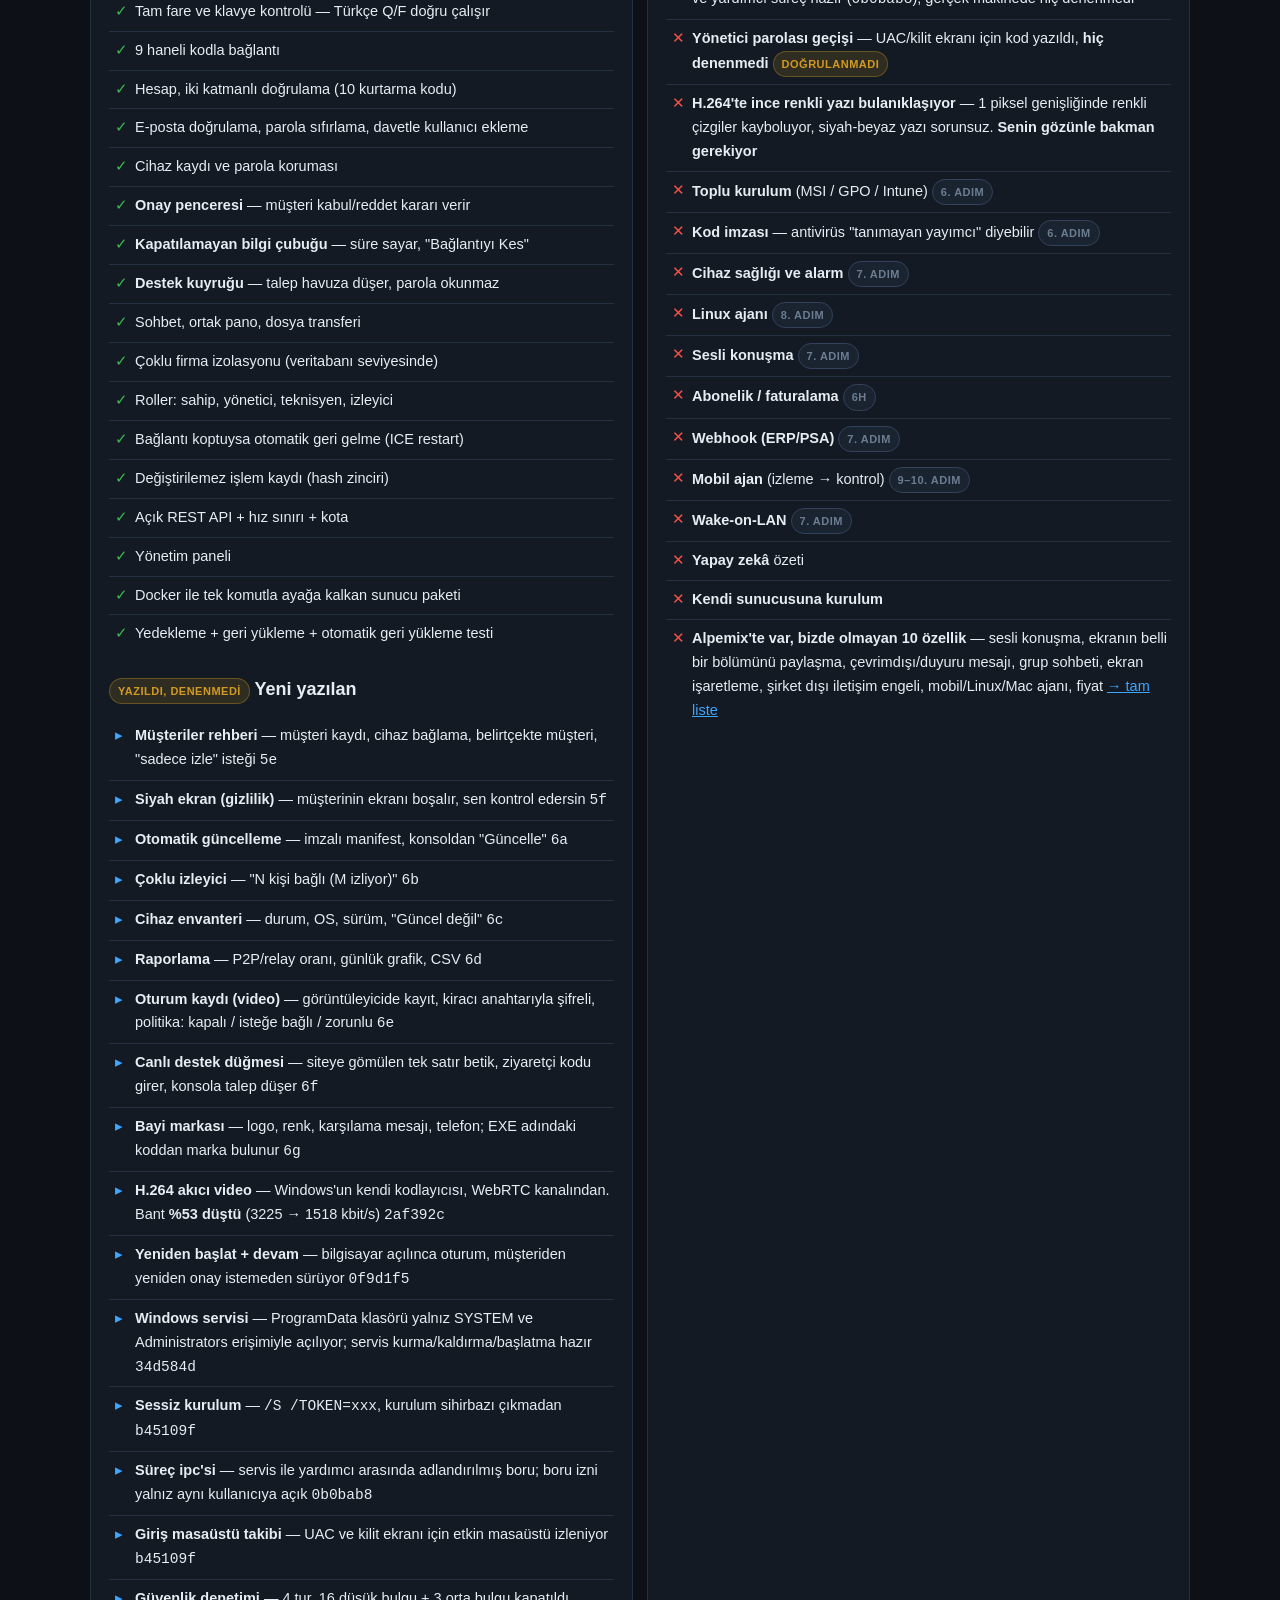
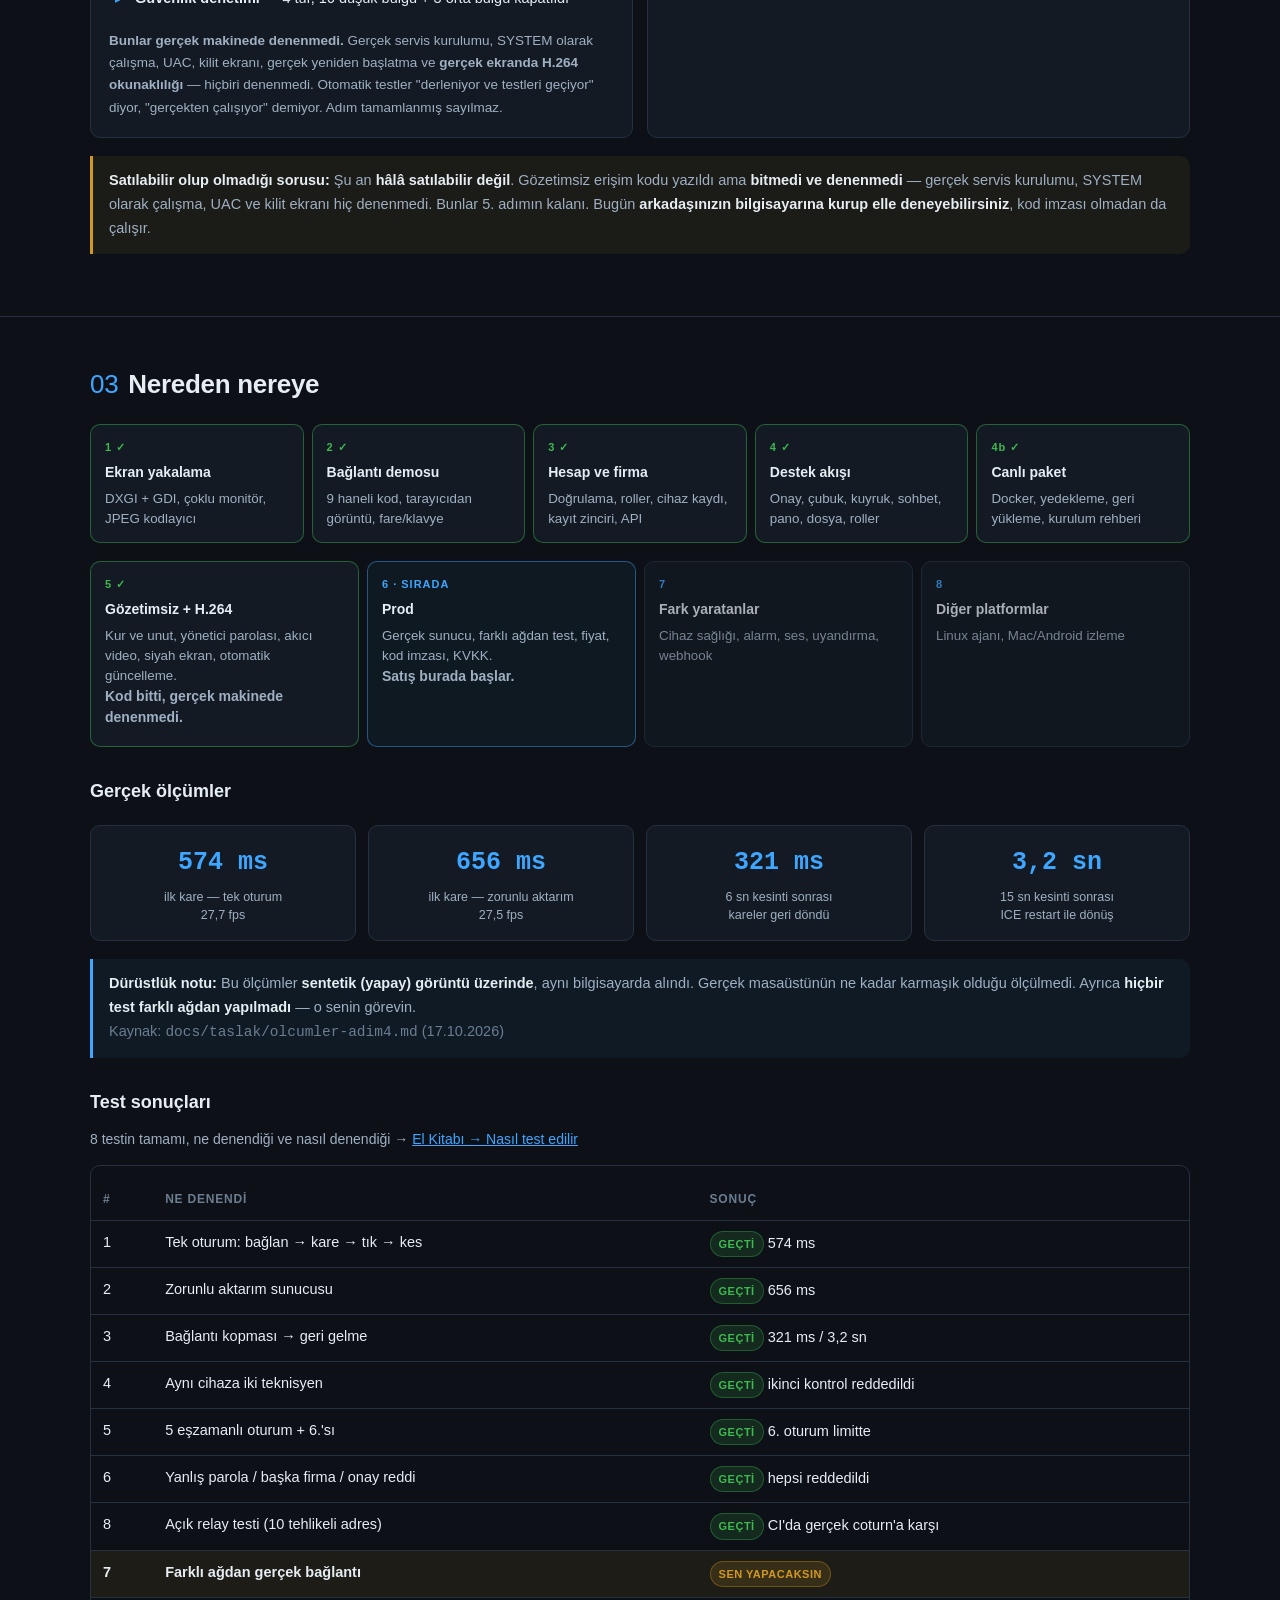
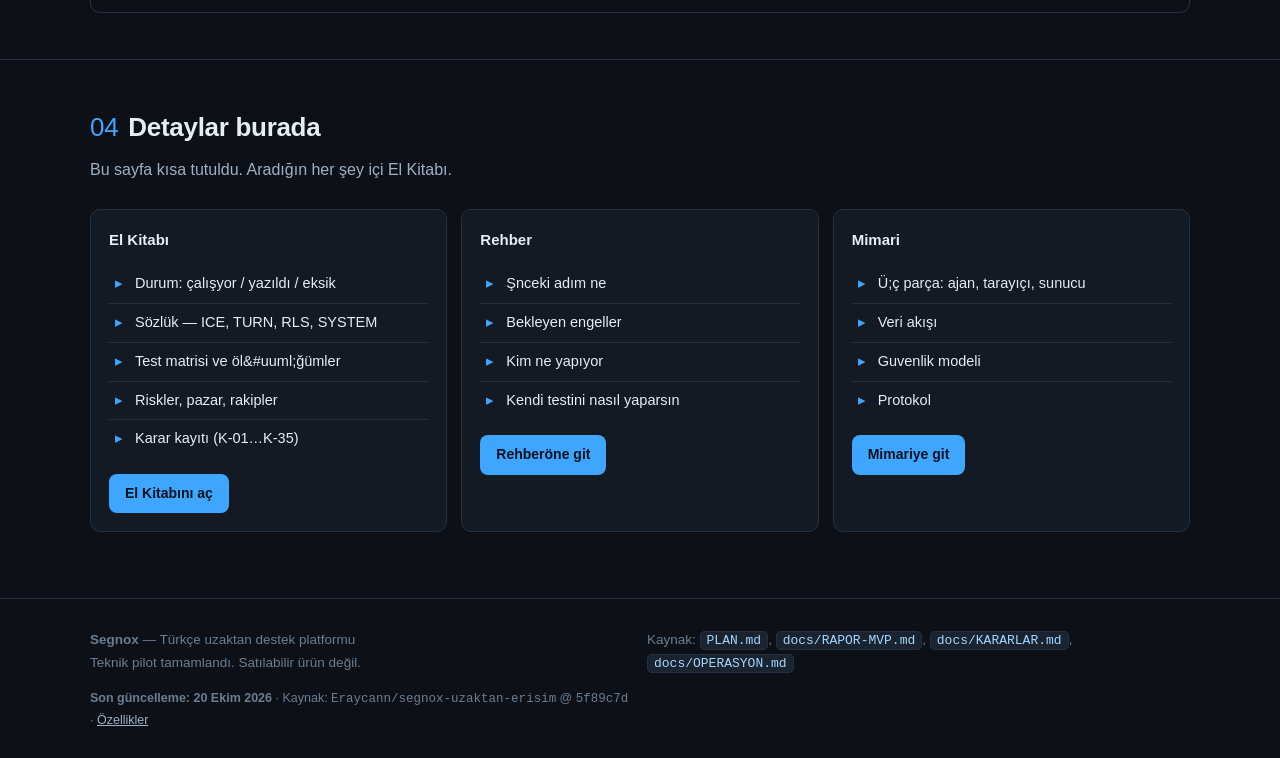
==== commit 7f98a726: "El Kitabi baglantilari yeni bolumlere Co-Authored-By: Claude Opus 5.5 <noreply@anthropic.com>" ====
--- a/index.html
+++ b/index.html
@@ -219,7 +219,7 @@
               ekranın belli bir bölümünü paylaşma, çevrimdışı/duyuru mesajı,
               grup sohbeti, ekran işaretleme, şirket dışı iletişim engeli,
               mobil/Linux/Mac ajanı, fiyat
-              <a href="bilgi.html#yapilmayanlar">→ tam liste</a></li>
+              <a href="bilgi.html#ozellik">→ tam liste</a></li>
         </ul>
       </div>
     </div>
@@ -285,7 +285,7 @@
     <h3>Test sonuçları</h3>
     <p style="font-size:14px;color:var(--fg2)">
       8 testin tamamı, ne denendiği ve nasıl denendiği →
-      <a href="bilgi.html#test">El Kitabı → 6 · Test matrisi</a>
+      <a href="bilgi.html#test">El Kitabı → Nasıl test edilir</a>
     </p>
     <div class="tbl-wrap">
       <table>
@@ -360,7 +360,7 @@
       <p style="font-size:12.5px;color:var(--fg3);margin:14px 0 0">
         <b>Son güncelleme: 20 Ekim 2026</b> &middot;
         Kaynak: <span class="mono">Eraycann/segnox-uzaktan-erisim</span> @ <span class="mono">5f89c7d</span>
-        &middot; <a href="bilgi.html#yapilmayanlar">Yapılmayanlar</a>
+        &middot; <a href="bilgi.html#ozellik">Özellikler</a>
       </p></div>
       <div>Kaynak: <code class="inl">PLAN.md</code>, <code class="inl">docs/RAPOR-MVP.md</code>,
         <code class="inl">docs/KARARLAR.md</code>, <code class="inl">docs/OPERASYON.md</code></div>
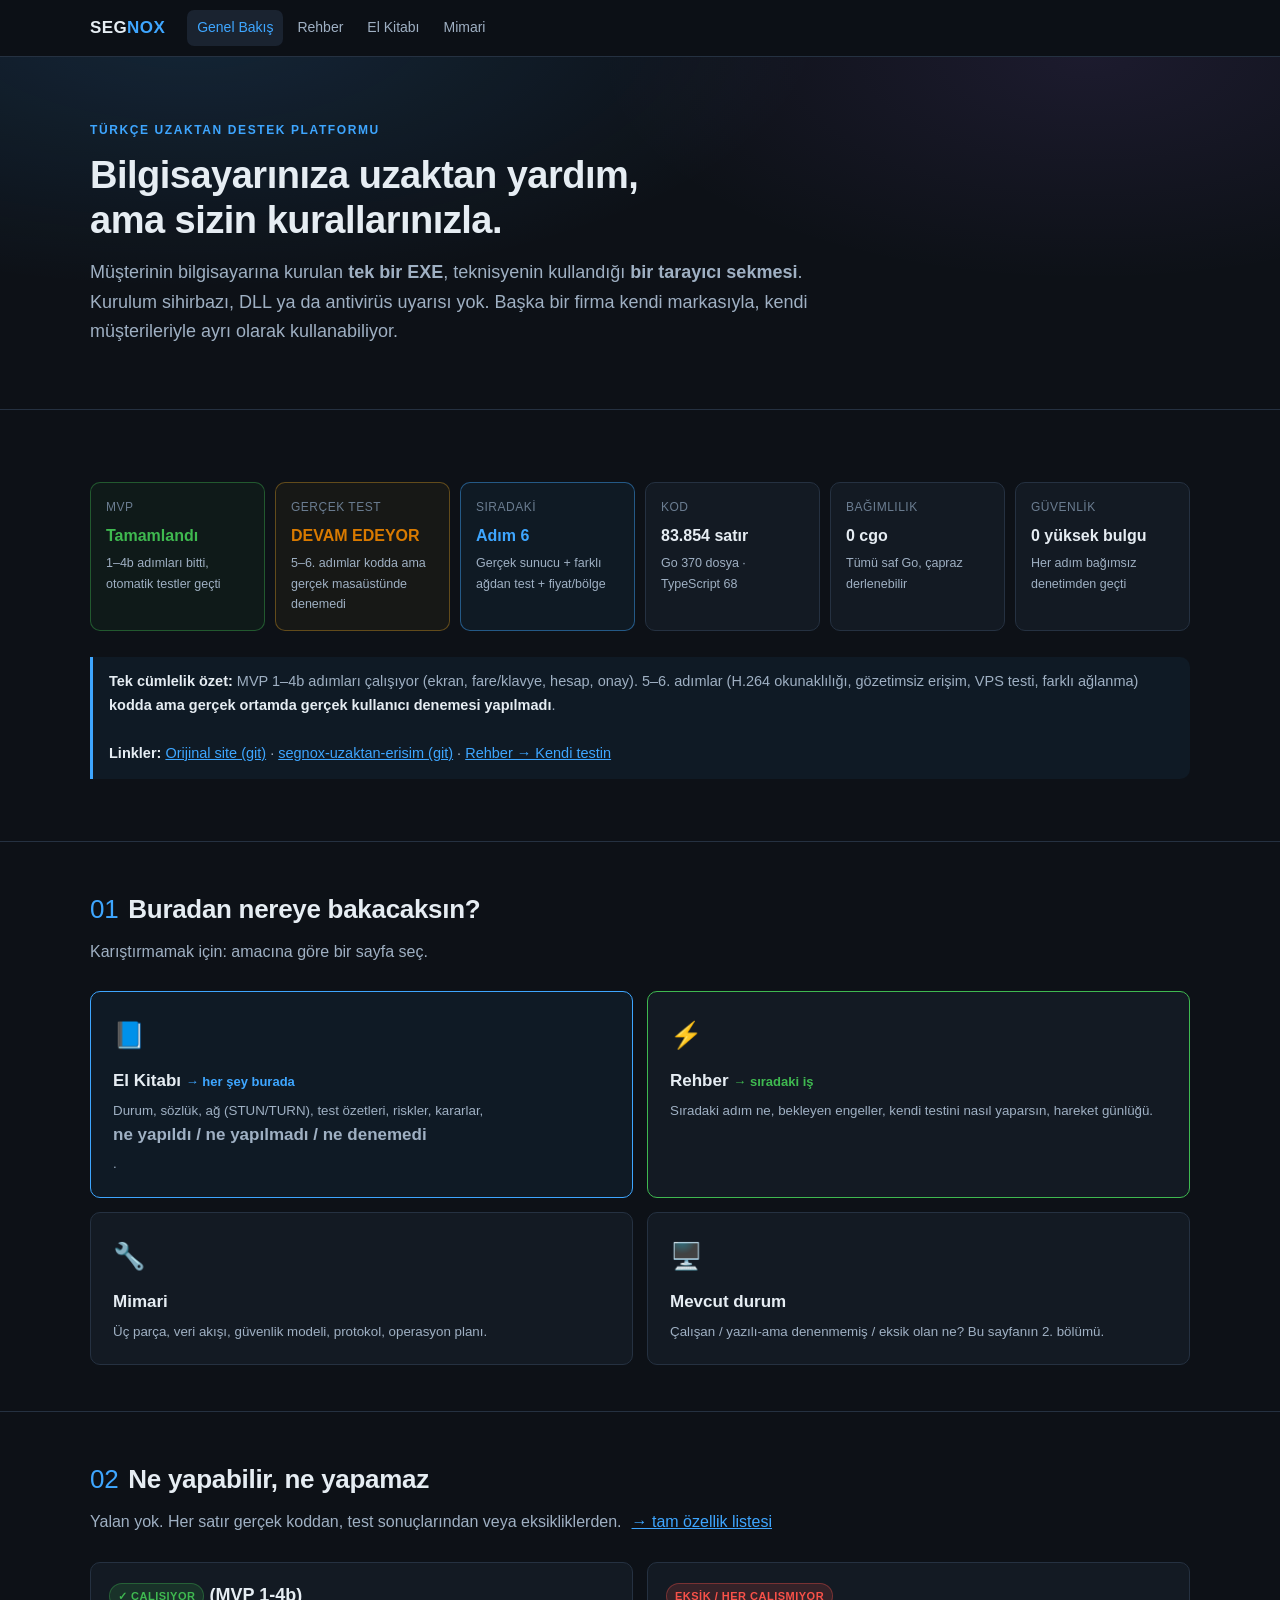
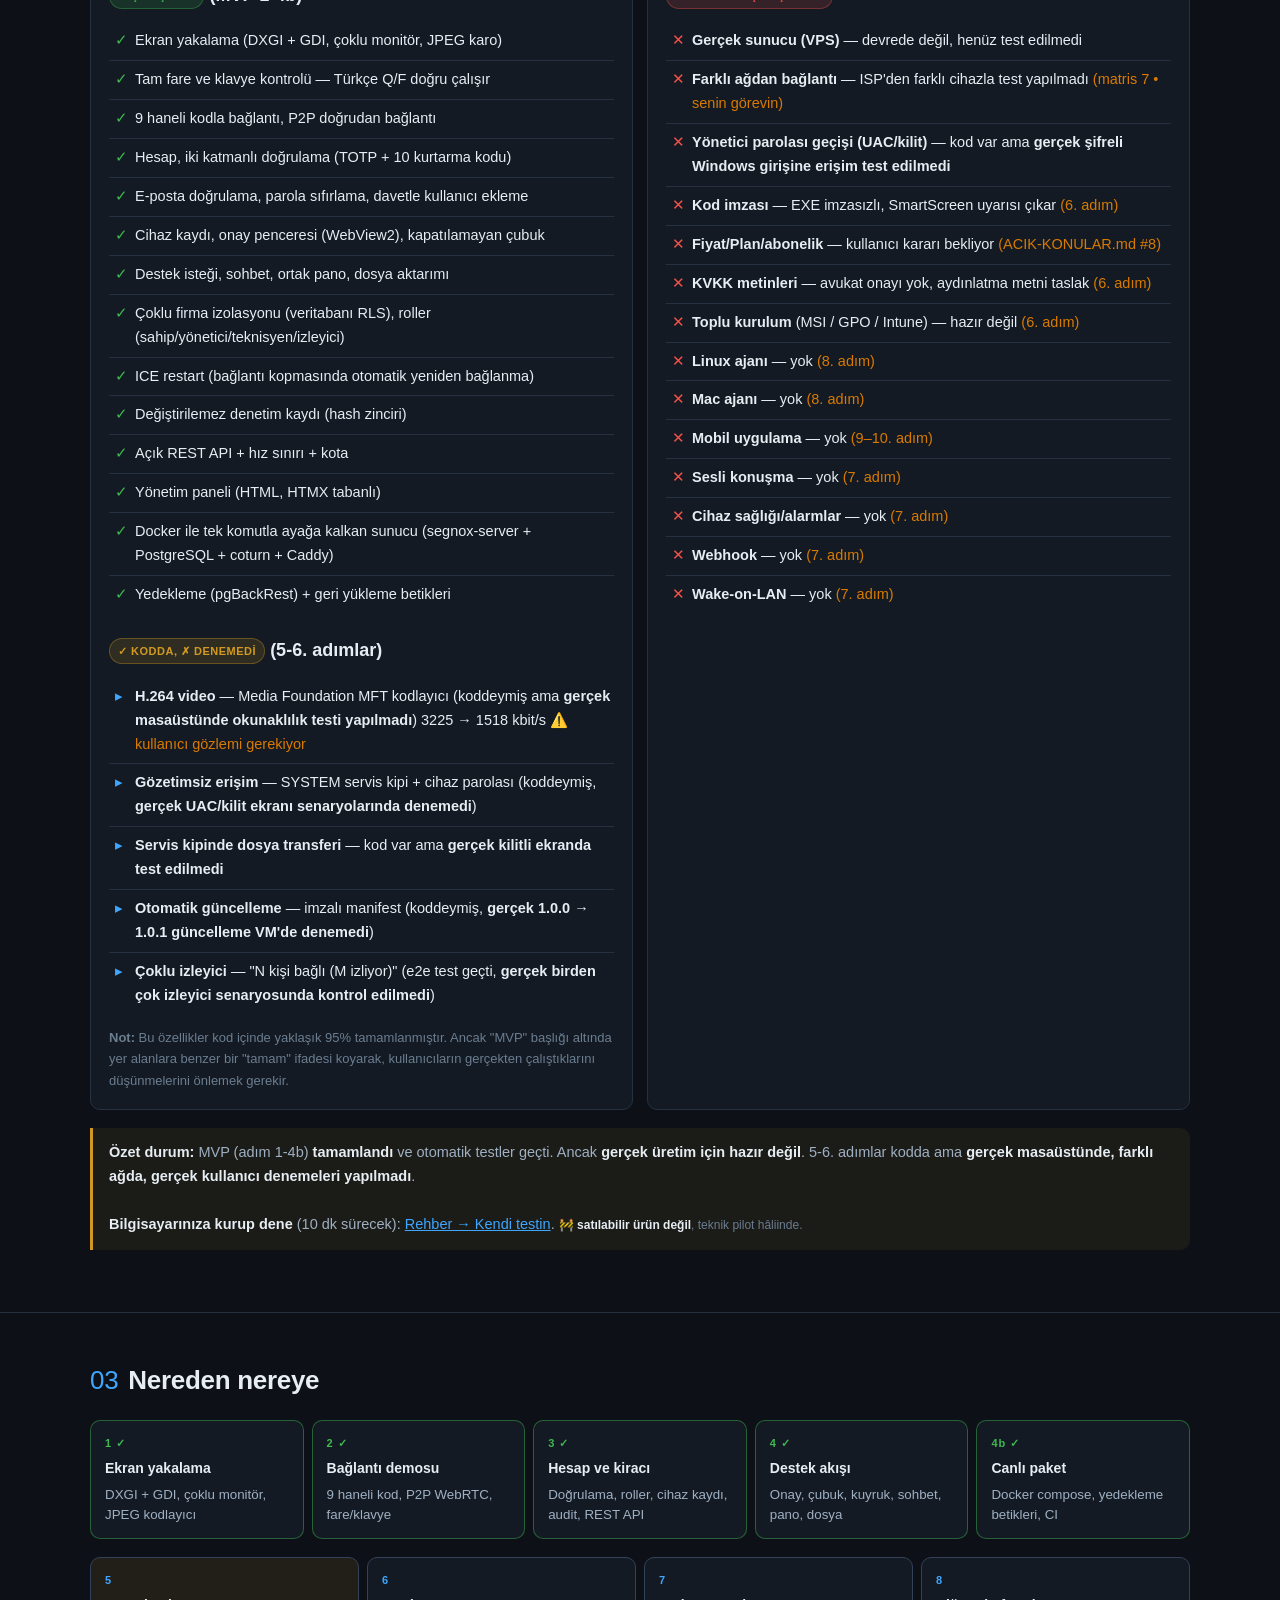
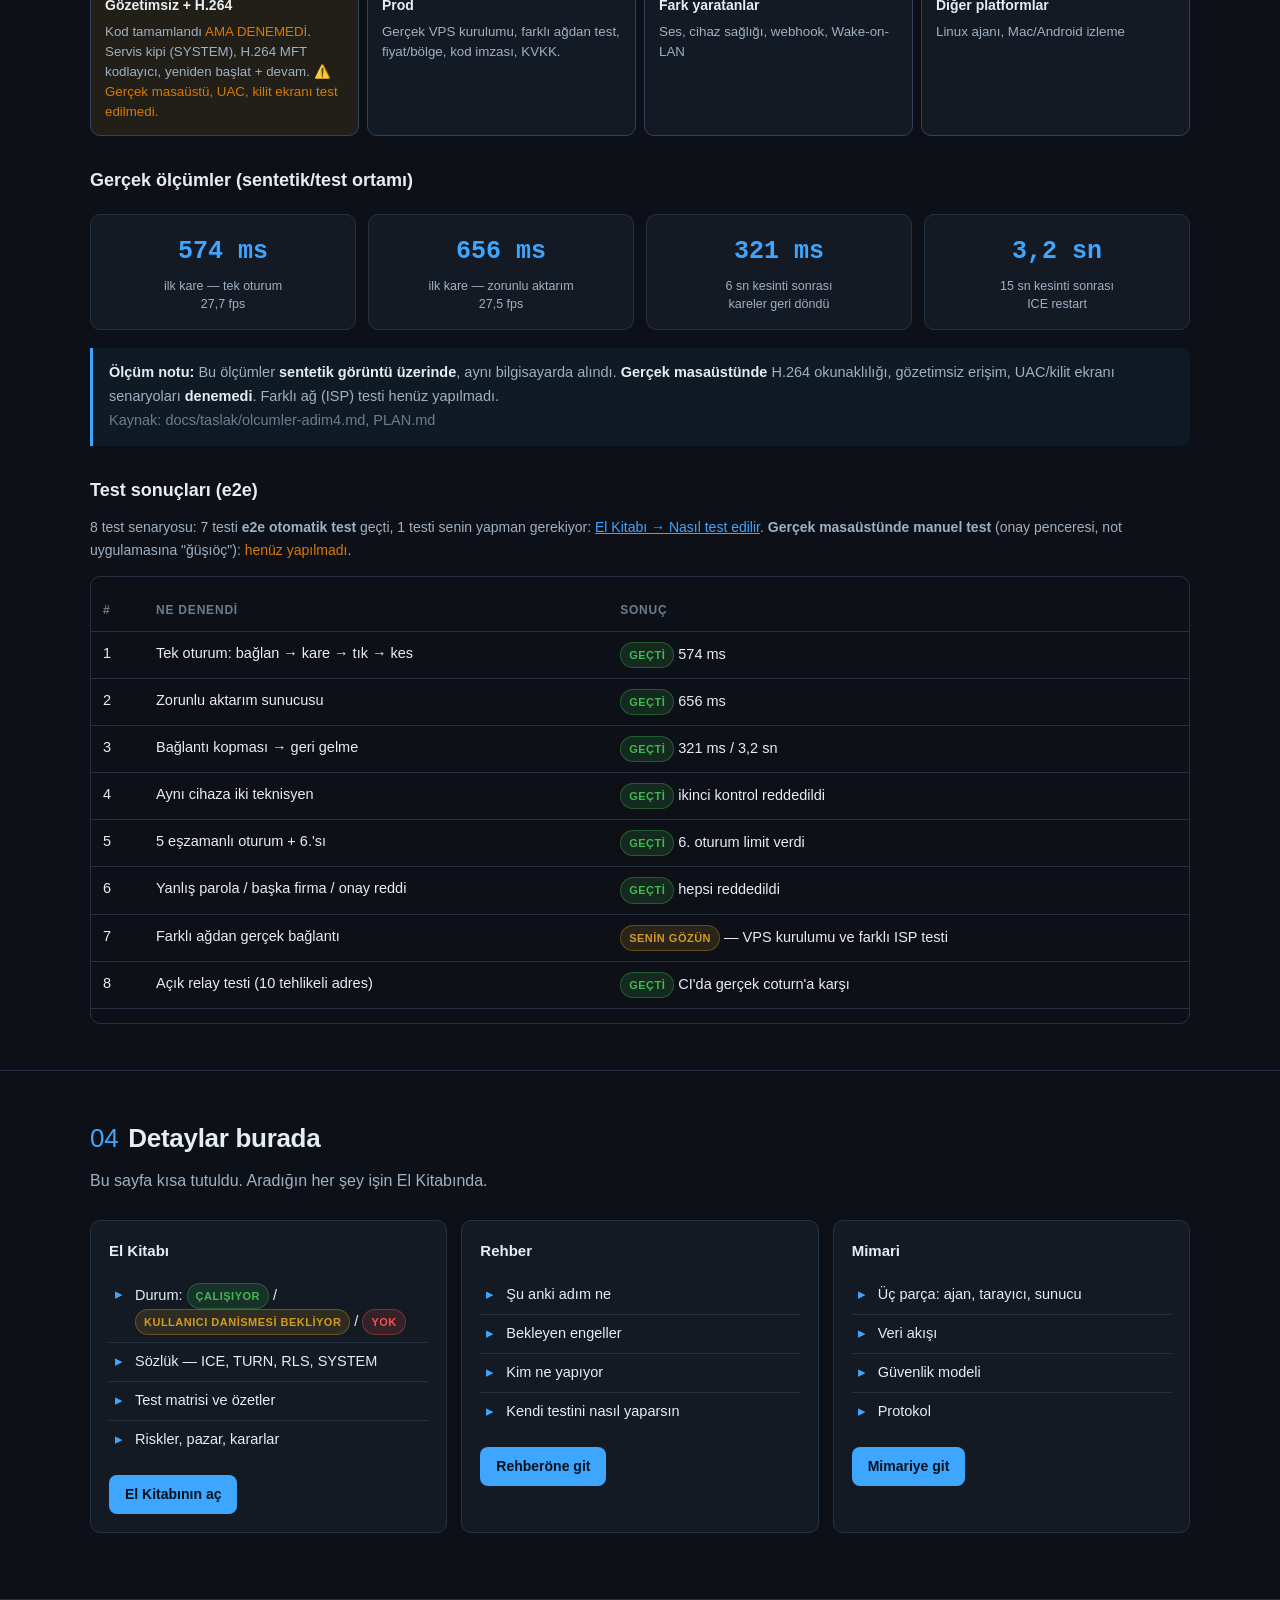
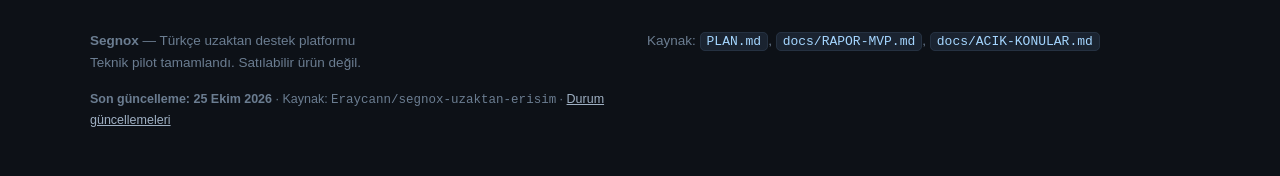
==== commit 91ef3dce: "site: durum gostergeleri, dogru durum notu (MVP tamam, 5-6 kodda ama denemedi), orijinal git linki" ====
--- a/index.html
+++ b/index.html
@@ -1,27 +1,29 @@
 <!DOCTYPE html>
 <html lang="tr">
 <head>
-<meta charset="utf-8">
-<meta name="viewport" content="width=device-width, initial-scale=1">
-<title>Segnox — Uzak Destek Platformu</title>
-<link rel="stylesheet" href="assets/style.css">
-<style>
-.statusbar {
-  display:grid; grid-template-columns:repeat(auto-fit,minmax(150px,1fr));
-  gap:10px; margin:26px 0;
-}
-.sbox {
-  background:var(--bg2); border:1px solid var(--line);
-  border-radius:10px; padding:15px;
-}
-.sbox.ok { border-color:rgba(63,185,80,.4); background:rgba(63,185,80,.05); }
-.sbox.next { border-color:rgba(62,166,255,.45); background:rgba(62,166,255,.06); }
-.sbox .n { font-size:12px; color:var(--fg3); letter-spacing:.5px; text-transform:uppercase; }
-.sbox .v { font-size:16px; font-weight:700; margin-top:5px; }
-.sbox.ok .v { color:var(--ok); }
-.sbox.next .v { color:var(--acc); }
-.sbox .s { font-size:12.5px; color:var(--fg2); margin-top:4px; }
-</style>
+  <meta charset="utf-8">
+  <meta name="viewport" content="width=device-width, initial-scale=1">
+  <title>Segnox — Uzak Destek Platformu</title>
+  <link rel="stylesheet" href="assets/style.css">
+  <style>
+  .statusbar {
+    display:grid; grid-template-columns:repeat(auto-fit,minmax(150px,1fr));
+    gap:10px; margin:26px 0;
+  }
+  .sbox {
+    background:var(--bg2); border:1px solid var(--line);
+    border-radius:10px; padding:15px;
+  }
+  .sbox.ok { border-color:rgba(63,185,80,.4); background:rgba(63,185,80,.05); }
+  .sbox.warn { border-color:rgba(210,153,34,.4); background:rgba(210,153,34,.05); }
+  .sbox.next { border-color:rgba(62,166,255,.45); background:rgba(62,166,255,.06); }
+  .sbox .n { font-size:12px; color:var(--fg3); letter-spacing:.5px; text-transform:uppercase; }
+  .sbox .v { font-size:16px; font-weight:700; margin-top:5px; }
+  .sbox.ok .v { color:var(--ok); }
+  .sbox.warn .v { color:#d97a00; }
+  .sbox.next .v { color:var(--acc); }
+  .sbox .s { font-size:12.5px; color:var(--fg2); margin-top:4px; }
+  </style>
 </head>
 <body>
 
@@ -54,9 +56,11 @@
   <div class="wrap">
     <div class="statusbar">
       <div class="sbox ok"><div class="n">MVP</div><div class="v">Tamamlandı</div>
-<div class="s">1–4b adımları bitti, testler geçti</div></div>
+<div class="s">1–4b adımları bitti, otomatik testler geçti</div></div>
+      <div class="sbox warn"><div class="n">Gerçek Test</div><div class="v">DEVAM EDEYOR</div>
+<div class="s">5–6. adımlar kodda ama gerçek masaüstünde denemedi</div></div>
       <div class="sbox next"><div class="n">Sıradaki</div><div class="v">Adım 6</div>
-<div class="s">Gerçek sunucu + farklı ağdan test + fiyat</div></div>
+<div class="s">Gerçek sunucu + farklı ağdan test + fiyat/bölge</div></div>
       <div class="sbox"><div class="n">Kod</div><div class="v">83.854 satır</div>
         <div class="s">Go 370 dosya · TypeScript 68</div></div>
       <div class="sbox"><div class="n">Bağımlılık</div><div class="v">0 cgo</div>
@@ -65,11 +69,11 @@
         <div class="s">Her adım bağımsız denetimden geçti</div></div>
     </div>
 
-    <div class="note ok">
-      <b>Tek cümlelik özet:</b> Çalışan bir sistem var — ekran görüntüsü, fare/klavye,
-      hesaplar, güvenli onaylı bağlantı, sohbet, dosya. Henüz olmayan şey
-      <b>gözetimsiz erişim</b> (bilgisayarın açık olmasını gerektiriyor) ve
-      <b>kurumsal dağıtım</b> (imza, MSI). Bu ikisi 5-6. adımda.
+    <div class="note">
+      <b>Tek cümlelik özet:</b> MVP 1–4b adımları çalışıyor (ekran, fare/klavye, hesap, onay).
+      5–6. adımlar (H.264 okunaklılığı, gözetimsiz erişim, VPS testi, farklı ağlanma) <b>kodda ama gerçek ortamda gerçek kullanıcı denemesi yapılmadı</b>.
+      <br><br>
+      <b>Linkler:</b> <a href="https://github.com/Eraycann/segnox-site/blob/main/index.html">Orijinal site (git)</a> · <a href="https://github.com/Eraycann/segnox-uzaktan-erisim">segnox-uzaktan-erisim (git)</a> · <a href="basla.html#test">Rehber → Kendi testin</a>
     </div>
   </div>
 </section>
@@ -84,8 +88,8 @@
       <a class="role" href="bilgi.html" style="border-color:var(--acc);background:rgba(62,166,255,.06)">
         <div class="ic">📘</div>
         <b>El Kitabı <span style="color:var(--acc);font-size:13px">→ her şey burada</span></b>
-        <small>Durum, sözlük, ağ (STUN/TURN), test matrisi, riskler, pazar,
-        kararlar, <b>ne yapıldı / ne yapılmadı</b>.</small>
+        <small>Durum, sözlük, ağ (STUN/TURN), test özetleri, riskler, kararlar,
+        <b>ne yapıldı / ne yapılmadı / ne denemedi</b>.</small>
       </a>
       <a class="role" href="basla.html" style="border-color:var(--ok)">
         <div class="ic">⚡</div>
@@ -113,124 +117,83 @@
 <section>
   <div class="wrap">
     <h2><span class="n">02</span>Ne yapabilir, ne yapamaz</h2>
-    <p class="sub">Yalan yok. Her satır gerçek koddan veya plan dosyasından.</p>
+    <p class="sub">Yalan yok. Her satır gerçek koddan, test sonuçlarından veya eksikliklerden.<a href="bilgi.html#ozellik" style="margin-left:10px">→ tam özellik listesi</a></p>
 
     <div class="grid g2">
       <div class="card">
-        <h3><span class="badge b-ok">ÇALIŞIYOR</span> Elinde olan</h3>
+        <h3><span class="badge b-ok">✓ ÇALIŞIYOR</span> (MVP 1-4b)</h3>
         <ul class="chk yes">
-          <li>Ekranı uzak teknisyene gösterir (çoklu monitör, monitör seçimi)</li>
+          <li>Ekran yakalama (DXGI + GDI, çoklu monitör, JPEG karo)</li>
           <li>Tam fare ve klavye kontrolü — Türkçe Q/F doğru çalışır</li>
-          <li>9 haneli kodla bağlantı</li>
-          <li>Hesap, iki katmanlı doğrulama (10 kurtarma kodu)</li>
+          <li>9 haneli kodla bağlantı, P2P doğrudan bağlantı</li>
+          <li>Hesap, iki katmanlı doğrulama (TOTP + 10 kurtarma kodu)</li>
           <li>E-posta doğrulama, parola sıfırlama, davetle kullanıcı ekleme</li>
-          <li>Cihaz kaydı ve parola koruması</li>
-          <li><b>Onay penceresi</b> — müşteri kabul/reddet kararı verir</li>
-          <li><b>Kapatılamayan bilgi çubuğu</b> — süre sayar, "Bağlantıyı Kes"</li>
-          <li><b>Destek kuyruğu</b> — talep havuza düşer, parola okunmaz</li>
-          <li>Sohbet, ortak pano, dosya transferi</li>
-          <li>Çoklu firma izolasyonu (veritabanı seviyesinde)</li>
-          <li>Roller: sahip, yönetici, teknisyen, izleyici</li>
-          <li>Bağlantı koptuysa otomatik geri gelme (ICE restart)</li>
-          <li>Değiştirilemez işlem kaydı (hash zinciri)</li>
+          <li>Cihaz kaydı, onay penceresi (WebView2), kapatılamayan çubuk</li>
+          <li>Destek isteği, sohbet, ortak pano, dosya aktarımı</li>
+          <li>Çoklu firma izolasyonu (veritabanı RLS), roller (sahip/yönetici/teknisyen/izleyici)</li>
+          <li>ICE restart (bağlantı kopmasında otomatik yeniden bağlanma)</li>
+          <li>Değiştirilemez denetim kaydı (hash zinciri)</li>
           <li>Açık REST API + hız sınırı + kota</li>
-          <li>Yönetim paneli</li>
-          <li>Docker ile tek komutla ayağa kalkan sunucu paketi</li>
-          <li>Yedekleme + geri yükleme + otomatik geri yükleme testi</li>
-        </ul>
-
-        <h3 style="margin-top:22px"><span class="badge b-warn">YAZILDI, DENENMEDİ</span> Yeni yazılan</h3>
+          <li>Yönetim paneli (HTML, HTMX tabanlı)</li>
+          <li>Docker ile tek komutla ayağa kalkan sunucu (segnox-server + PostgreSQL + coturn + Caddy)</li>
+          <li>Yedekleme (pgBackRest) + geri yükleme betikleri</li>
+        </ul>
+
+        <h3 style="margin-top:22px"><span class="badge b-warn">✓ KODDA, ✗ DENEMEDİ</span> (5-6. adımlar)</h3>
         <ul class="chk">
-          <li><b>Müşteriler rehberi</b> — müşteri kaydı, cihaz bağlama,
-              belirtçekte müşteri, "sadece izle" isteği
-              <span class="mono">5e</span></li>
-          <li><b>Siyah ekran (gizlilik)</b> — müşterinin ekranı boşalır,
-              sen kontrol edersin <span class="mono">5f</span></li>
-          <li><b>Otomatik güncelleme</b> — imzalı manifest, konsoldan "Güncelle"
-              <span class="mono">6a</span></li>
-          <li><b>Çoklu izleyici</b> — "N kişi bağlı (M izliyor)"
-              <span class="mono">6b</span></li>
-          <li><b>Cihaz envanteri</b> — durum, OS, sürüm, "Güncel değil"
-              <span class="mono">6c</span></li>
-          <li><b>Raporlama</b> — P2P/relay oranı, günlük grafik, CSV
-              <span class="mono">6d</span></li>
-          <li><b>Oturum kaydı (video)</b> — görüntüleyicide kayıt, kiracı
-              anahtarıyla şifreli, politika: kapalı / isteğe bağlı / zorunlu
-              <span class="mono">6e</span></li>
-          <li><b>Canlı destek düğmesi</b> — siteye gömülen tek satır betik,
-              ziyaretçi kodu girer, konsola talep düşer
-              <span class="mono">6f</span></li>
-          <li><b>Bayi markası</b> — logo, renk, karşılama mesajı, telefon;
-              EXE adındaki koddan marka bulunur
-              <span class="mono">6g</span></li>
-          <li><b>H.264 akıcı video</b> — Windows'un kendi kodlayıcısı, WebRTC
-              kanalından. Bant <b>%53 düştü</b> (3225 → 1518 kbit/s)
-              <span class="mono">2af392c</span></li>
-          <li><b>Yeniden başlat + devam</b> — bilgisayar açılınca oturum,
-              müşteriden yeniden onay istemeden sürüyor
-              <span class="mono">0f9d1f5</span></li>
-          <li><b>Windows servisi</b> — ProgramData klasörü yalnız SYSTEM ve
-              Administrators erişimiyle açılıyor; servis kurma/kaldırma/başlatma
-              hazır <span class="mono">34d584d</span></li>
-          <li><b>Sessiz kurulum</b> — <span class="mono">/S /TOKEN=xxx</span>,
-              kurulum sihirbazı çıkmadan <span class="mono">b45109f</span></li>
-          <li><b>Süreç ipc'si</b> — servis ile yardımcı arasında adlandırılmış
-              boru; boru izni yalnız aynı kullanıcıya açık
-              <span class="mono">0b0bab8</span></li>
-          <li><b>Giriş masaüstü takibi</b> — UAC ve kilit ekranı için etkin
-              masaüstü izleniyor <span class="mono">b45109f</span></li>
-          <li><b>Güvenlik denetimi</b> — 4 tur, 16 düşük bulgu + 3 orta bulgu
-              kapatıldı</li>
-        </ul>
-        <p style="font-size:13.5px;color:var(--fg2);margin-top:12px">
-          <b>Bunlar gerçek makinede denenmedi.</b> Gerçek servis kurulumu,
-          SYSTEM olarak çalışma, UAC, kilit ekranı, gerçek yeniden başlatma ve
-          <b>gerçek ekranda H.264 okunaklılığı</b> — hiçbiri denenmedi.
-          Otomatik testler "derleniyor ve testleri geçiyor" diyor, "gerçekten
-          çalışıyor" demiyor. Adım tamamlanmış sayılmaz.
+          <li><b>H.264 video</b> — Media Foundation MFT kodlayıcı (koddeymiş ama 
+              <b>gerçek masaüstünde okunaklılık testi yapılmadı</b>) 3225 → 1518 kbit/s
+              <span style="color:#d97a00">⚠️ kullanıcı gözlemi gerekiyor</span></li>
+          <li><b>Gözetimsiz erişim</b> — SYSTEM servis kipi + cihaz parolası (koddeymiş,
+              <b>gerçek UAC/kilit ekranı senaryolarında denemedi</b>)</li>
+          <li><b>Servis kipinde dosya transferi</b> — kod var ama <b>gerçek kilitli ekranda test edilmedi</b></li>
+          <li><b>Otomatik güncelleme</b> — imzalı manifest (koddeymiş, 
+              <b>gerçek 1.0.0 → 1.0.1 güncelleme VM'de denemedi</b>)</li>
+          <li><b>Çoklu izleyici</b> — "N kişi bağlı (M izliyor)" (e2e test geçti, 
+              <b>gerçek birden çok izleyici senaryosunda kontrol edilmedi</b>)</li>
+        </ul>
+        <p style="font-size:13px;color:var(--fg3);margin-top:8px">
+          <b>Not:</b> Bu özellikler kod içinde yaklaşık 95% tamamlanmıştır. Ancak "MVP"
+          başlığı altında yer alanlara benzer bir "tamam" ifadesi koyarak, kullanıcıların
+          gerçekten çalıştıklarını düşünmelerini önlemek gerekir.
         </p>
       </div>
 
       <div class="card">
-        <h3><span class="badge b-bad">EKSİK</span> Elinde olmayan</h3>
+        <h3><span class="badge b-bad">EKSİK / HER ÇALIŞMIYOR</span></h3>
         <ul class="chk no">
-          <li><b>Gözetimsiz erişim</b> — <span class="badge b-warn">YAZILDI, DENENMEDİ</span>
-              Servis kodu, sessiz kurulum ve yardımcı süreç hazır
-              (<span class="mono">0b0bab8</span>); gerçek makinede hiç denenmedi</li>
-          <li><b>Yönetici parolası geçişi</b> — UAC/kilit ekranı için kod yazıldı,
-              <b>hiç denenmedi</b> <span class="badge b-warn">DOĞRULANMADI</span></li>
-          <li><b>H.264'te ince renkli yazı bulanıklaşıyor</b> — 1 piksel genişliğinde
-              renkli çizgiler kayboluyor, siyah-beyaz yazı sorunsuz.
-              <b>Senin gözünle bakman gerekiyor</b></li>
-          <li><b>Toplu kurulum</b> (MSI / GPO / Intune)
-              <span class="badge b-mut">6. adım</span></li>
-          <li><b>Kod imzası</b> — antivirüs "tanımayan yayımcı" diyebilir
-              <span class="badge b-mut">6. adım</span></li>
-          <li><b>Cihaz sağlığı ve alarm</b> <span class="badge b-mut">7. adım</span></li>
-          <li><b>Linux ajanı</b> <span class="badge b-mut">8. adım</span></li>
-          <li><b>Sesli konuşma</b> <span class="badge b-mut">7. adım</span></li>
-          <li><b>Abonelik / faturalama</b> <span class="badge b-mut">6h</span></li>
-          <li><b>Webhook (ERP/PSA)</b> <span class="badge b-mut">7. adım</span></li>
-          <li><b>Mobil ajan</b> (izleme → kontrol) <span class="badge b-mut">9–10. adım</span></li>
-          <li><b>Wake-on-LAN</b> <span class="badge b-mut">7. adım</span></li>
-          <li><b>Yapay zekâ</b> özeti</li>
-          <li><b>Kendi sunucusuna kurulum</b></li>
-          <li><b>Alpemix'te var, bizde olmayan 10 özellik</b> — sesli konuşma,
-              ekranın belli bir bölümünü paylaşma, çevrimdışı/duyuru mesajı,
-              grup sohbeti, ekran işaretleme, şirket dışı iletişim engeli,
-              mobil/Linux/Mac ajanı, fiyat
-              <a href="bilgi.html#ozellik">→ tam liste</a></li>
+          <li><b>Gerçek sunucu (VPS)</b> — devrede değil, henüz test edilmedi</li>
+          <li><b>Farklı ağdan bağlantı</b> — ISP'den farklı cihazla test yapılmadı
+              <span style="color:#d97a00">(matris 7 • senin görevin)</span></li>
+          <li><b>Yönetici parolası geçişi (UAC/kilit)</b> — kod var ama
+              <b>gerçek şifreli Windows girişine erişim test edilmedi</b></li>
+          <li><b>Kod imzası</b> — EXE imzasızlı, SmartScreen uyarısı çıkar
+              <span style="color:#d97a00">(6. adım)</span></li>
+          <li><b>Fiyat/Plan/abonelik</b> — kullanıcı kararı bekliyor
+              <span style="color:#d97a00">(ACIK-KONULAR.md #8)</span></li>
+          <li><b>KVKK metinleri</b> — avukat onayı yok, aydınlatma metni taslak
+              <span style="color:#d97a00">(6. adım)</span></li>
+          <li><b>Toplu kurulum</b> (MSI / GPO / Intune) — hazır değil
+              <span style="color:#d97a00">(6. adım)</span></li>
+          <li><b>Linux ajanı</b> — yok <span style="color:#d97a00">(8. adım)</span></li>
+          <li><b>Mac ajanı</b> — yok <span style="color:#d97a00">(8. adım)</span></li>
+          <li><b>Mobil uygulama</b> — yok <span style="color:#d97a00">(9–10. adım)</span></li>
+          <li><b>Sesli konuşma</b> — yok <span style="color:#d97a00">(7. adım)</span></li>
+          <li><b>Cihaz sağlığı/alarmlar</b> — yok <span style="color:#d97a00">(7. adım)</span></li>
+          <li><b>Webhook</b> — yok <span style="color:#d97a00">(7. adım)</span></li>
+          <li><b>Wake-on-LAN</b> — yok <span style="color:#d97a00">(7. adım)</span></li>
         </ul>
       </div>
     </div>
 
     <div class="note warn" style="margin-top:18px">
-      <b>Satılabilir olup olmadığı sorusu:</b> Şu an <b>hâlâ satılabilir değil</b>.
-      Gözetimsiz erişim kodu yazıldı ama <b>bitmedi ve denenmedi</b> — gerçek
-      servis kurulumu, SYSTEM olarak çalışma, UAC ve kilit ekranı hiç
-      denenmedi. Bunlar 5. adımın kalanı. Bugün <b>arkadaşınızın
-      bilgisayarına kurup elle deneyebilirsiniz</b>, kod imzası olmadan da
-      çalışır.
+      <b>Özet durum:</b> MVP (adım 1-4b) <b>tamamlandı</b> ve otomatik testler geçti.
+      Ancak <b>gerçek üretim için hazır değil</b>. 5-6. adımlar kodda ama 
+      <b>gerçek masaüstünde, farklı ağda, gerçek kullanıcı denemeleri yapılmadı</b>.
+      <br><br>
+      <b>Bilgisayarınıza kurup dene</b> (10 dk sürecek):
+      <a href="basla.html#test">Rehber → Kendi testin</a>.
+      <span style="color:var(--fg3);font-size:12px">🚧 <b>satılabilir ürün değil</b>, teknik pilot hâliinde.</span>
     </div>
   </div>
 </section>
@@ -244,48 +207,49 @@
       <div class="step done"><div class="k">1 ✓</div><b>Ekran yakalama</b>
         <small>DXGI + GDI, çoklu monitör, JPEG kodlayıcı</small></div>
       <div class="step done"><div class="k">2 ✓</div><b>Bağlantı demosu</b>
-        <small>9 haneli kod, tarayıcıdan görüntü, fare/klavye</small></div>
-      <div class="step done"><div class="k">3 ✓</div><b>Hesap ve firma</b>
-        <small>Doğrulama, roller, cihaz kaydı, kayıt zinciri, API</small></div>
+        <small>9 haneli kod, P2P WebRTC, fare/klavye</small></div>
+      <div class="step done"><div class="k">3 ✓</div><b>Hesap ve kiracı</b>
+        <small>Doğrulama, roller, cihaz kaydı, audit, REST API</small></div>
       <div class="step done"><div class="k">4 ✓</div><b>Destek akışı</b>
-        <small>Onay, çubuk, kuyruk, sohbet, pano, dosya, roller</small></div>
+        <small>Onay, çubuk, kuyruk, sohbet, pano, dosya</small></div>
       <div class="step done"><div class="k">4b ✓</div><b>Canlı paket</b>
-        <small>Docker, yedekleme, geri yükleme, kurulum rehberi</small></div>
+        <small>Docker compose, yedekleme betikleri, CI</small></div>
     </div>
 
     <div class="flow">
-      <div class="step done"><div class="k">5 &#10003;</div><b>Gözetimsiz + H.264</b>
-        <small>Kur ve unut, yönetici parolası, akıcı video, siyah ekran,
-        otomatik güncelleme. <b>Kod bitti, gerçek makinede denenmedi.</b></small></div>
-      <div class="step next"><div class="k">6 · SIRADA</div><b>Prod</b>
-        <small>Gerçek sunucu, farklı ağdan test, fiyat, kod imzası, KVKK.
-        <b>Satış burada başlar.</b></small></div>
-      <div class="step late"><div class="k">7</div><b>Fark yaratanlar</b>
-        <small>Cihaz sağlığı, alarm, ses, uyandırma, webhook</small></div>
-      <div class="step late"><div class="k">8</div><b>Diğer platformlar</b>
+      <div class="step" style="background:rgba(210,153,34,.1)"><div class="k">5</div><b>Gözetimsiz + H.264</b>
+        <small>Kod tamamlandı <span style="color:#d97a00">AMA DENEMEDİ</span>. 
+        Servis kipi (SYSTEM), H.264 MFT kodlayıcı, yeniden başlat + devam.
+        <span style="color:#d97a00">⚠️ Gerçek masaüstü, UAC, kilit ekranı test edilmedi.</span></small></div>
+      <div class="step"><div class="k">6</div><b>Prod</b>
+        <small>Gerçek VPS kurulumu, farklı ağdan test, fiyat/bölge, kod imzası, KVKK.</small></div>
+      <div class="step"><div class="k">7</div><b>Fark yaratanlar</b>
+        <small>Ses, cihaz sağlığı, webhook, Wake-on-LAN</small></div>
+      <div class="step"><div class="k">8</div><b>Diğer platformlar</b>
         <small>Linux ajanı, Mac/Android izleme</small></div>
     </div>
 
-    <h3>Gerçek ölçümler</h3>
+    <h3>Gerçek ölçümler (sentetik/test ortamı)</h3>
     <div class="metrics">
       <div class="metric"><div class="v">574 ms</div><div class="l">ilk kare — tek oturum<br>27,7 fps</div></div>
       <div class="metric"><div class="v">656 ms</div><div class="l">ilk kare — zorunlu aktarım<br>27,5 fps</div></div>
       <div class="metric"><div class="v">321 ms</div><div class="l">6 sn kesinti sonrası<br>kareler geri döndü</div></div>
-      <div class="metric"><div class="v">3,2 sn</div><div class="l">15 sn kesinti sonrası<br>ICE restart ile dönüş</div></div>
+      <div class="metric"><div class="v">3,2 sn</div><div class="l">15 sn kesinti sonrası<br>ICE restart</div></div>
     </div>
     <div class="note">
-      <b>Dürüstlük notu:</b> Bu ölçümler <b>sentetik (yapay) görüntü üzerinde</b>,
-      aynı bilgisayarda alındı. Gerçek masaüstünün ne kadar karmaşık olduğu
-      ölçülmedi. Ayrıca <b>hiçbir test farklı ağdan yapılmadı</b> — o senin görevin.
+      <b>Ölçüm notu:</b> Bu ölçümler <b>sentetik görüntü üzerinde</b>, aynı bilgisayarda alındı.
+      <b>Gerçek masaüstünde</b> H.264 okunaklılığı, gözetimsiz erişim, UAC/kilit ekranı
+      senaryoları <b>denemedi</b>. Farklı ağ (ISP) testi henüz yapılmadı.
       <br>
-      <span style="color:var(--fg3)">Kaynak:
-        <span class="mono">docs/taslak/olcumler-adim4.md</span> (17.10.2026)</span>
-    </div>
-
-    <h3>Test sonuçları</h3>
+      <span style="color:var(--fg3)">Kaynak: docs/taslak/olcumler-adim4.md, PLAN.md</span>
+    </div>
+
+    <h3>Test sonuçları (e2e)</h3>
     <p style="font-size:14px;color:var(--fg2)">
-      8 testin tamamı, ne denendiği ve nasıl denendiği →
-      <a href="bilgi.html#test">El Kitabı → Nasıl test edilir</a>
+      8 test senaryosu: 7 testi <b>e2e otomatik test</b> geçti, 1 testi senin yapman gerekiyor:
+      <a href="bilgi.html#test">El Kitabı → Nasıl test edilir</a>.
+      <b>Gerçek masaüstünde manuel test</b> (onay penceresi, not uygulamasına "ğüşıöç"):
+      <span style="color:#d97a00">henüz yapılmadı</span>.
     </p>
     <div class="tbl-wrap">
       <table>
@@ -300,14 +264,13 @@
           <tr><td>4</td><td>Aynı cihaza iki teknisyen</td>
               <td><span class="badge b-ok">geçti</span> ikinci kontrol reddedildi</td></tr>
           <tr><td>5</td><td>5 eşzamanlı oturum + 6.'sı</td>
-              <td><span class="badge b-ok">geçti</span> 6. oturum limitte</td></tr>
+              <td><span class="badge b-ok">geçti</span> 6. oturum limit verdi</td></tr>
           <tr><td>6</td><td>Yanlış parola / başka firma / onay reddi</td>
               <td><span class="badge b-ok">geçti</span> hepsi reddedildi</td></tr>
+          <tr><td>7</td><td>Farklı ağdan gerçek bağlantı</td>
+              <td><span class="badge b-warn">SENİN GÖZÜN</span> — VPS kurulumu ve farklı ISP testi</td></tr>
           <tr><td>8</td><td>Açık relay testi (10 tehlikeli adres)</td>
               <td><span class="badge b-ok">geçti</span> CI'da gerçek coturn'a karşı</td></tr>
-          <tr style="background:rgba(210,153,34,.08)"><td><b>7</b></td>
-              <td><b>Farklı ağdan gerçek bağlantı</b></td>
-              <td><span class="badge b-warn">sen yapacaksın</span></td></tr>
         </tbody>
       </table>
     </div>
@@ -318,32 +281,31 @@
 <section>
   <div class="wrap">
     <h2><span class="n">04</span>Detaylar burada</h2>
-    <p class="sub">Bu sayfa k&#305;sa tutuldu. Arad&#305;&#287;&#305;n her &#351;ey i&#231;i El Kitab&#305;.</p>
+    <p class="sub">Bu sayfa kısa tutuldu. Aradığın her şey işin El Kitabında.</p>
     <div class="grid g3">
-      <div class="card"><h4>El Kitab&#305;</h4>
+      <div class="card"><h4>El Kitabı</h4>
         <ul class="chk">
-          <li>Durum: &#231;al&#305;&#351;yor / yaz&#305;ld&#305; / eksik</li>
-          <li>S&#246;zl&#252;k &#8212; ICE, TURN, RLS, SYSTEM</li>
-          <li>Test matrisi ve &#246;l&#uuml;&#287;&#252;mler</li>
-          <li>Riskler, pazar, rakipler</li>
-          <li>Karar kay&#305;t&#305; (K-01&#8230;K-35)</li>
-        </ul>
-        <p style="margin-top:10px"><a class="btn" href="bilgi.html">El Kitab&#305;n&#305; a&#231;</a></p>
+          <li>Durum: <span class="badge b-ok">çalışıyor</span> / <span class="badge b-warn">kullanıcı danismesi bekliyor</span> / <span class="badge b-bad">yok</span></li>
+          <li>Sözlük — ICE, TURN, RLS, SYSTEM</li>
+          <li>Test matrisi ve özetler</li>
+          <li>Riskler, pazar, kararlar</li>
+        </ul>
+        <p style="margin-top:10px"><a class="btn" href="bilgi.html">El Kitabının aç</a></p>
       </div>
       <div class="card"><h4>Rehber</h4>
         <ul class="chk">
-          <li>&#350;nceki ad&#305;m ne</li>
+          <li>Şu anki adım ne</li>
           <li>Bekleyen engeller</li>
-          <li>Kim ne yap&#305;yor</li>
-          <li>Kendi testini nas&#305;l yapars&#305;n</li>
-        </ul>
-        <p style="margin-top:10px"><a class="btn" href="basla.html">Rehber&#246;ne git</a></p>
+          <li>Kim ne yapıyor</li>
+          <li>Kendi testini nasıl yaparsın</li>
+        </ul>
+        <p style="margin-top:10px"><a class="btn" href="basla.html">Rehberöne git</a></p>
       </div>
       <div class="card"><h4>Mimari</h4>
         <ul class="chk">
-          <li>&#220;;&#231; par&#231;a: ajan, taray&#305;&#231;&#305;, sunucu</li>
-          <li>Veri ak&#305;&#351;&#305;</li>
-          <li>Guvenlik modeli</li>
+          <li>Üç parça: ajan, tarayıcı, sunucu</li>
+          <li>Veri akışı</li>
+          <li>Güvenlik modeli</li>
           <li>Protokol</li>
         </ul>
         <p style="margin-top:10px"><a class="btn" href="mimari.html">Mimariye git</a></p>
@@ -358,15 +320,15 @@
       <div><b>Segnox</b> — Türkçe uzaktan destek platformu<br>
         <span style="color:var(--fg3)">Teknik pilot tamamlandı. Satılabilir ürün değil.</span>
       <p style="font-size:12.5px;color:var(--fg3);margin:14px 0 0">
-        <b>Son güncelleme: 20 Ekim 2026</b> &middot;
-        Kaynak: <span class="mono">Eraycann/segnox-uzaktan-erisim</span> @ <span class="mono">5f89c7d</span>
-        &middot; <a href="bilgi.html#ozellik">Özellikler</a>
+        <b>Son güncelleme: 25 Ekim 2026</b> &middot;
+        Kaynak: <span class="mono">Eraycann/segnox-uzaktan-erisim</span>
+        &middot; <a href="bilgi.html#durum">Durum güncellemeleri</a>
       </p></div>
       <div>Kaynak: <code class="inl">PLAN.md</code>, <code class="inl">docs/RAPOR-MVP.md</code>,
-        <code class="inl">docs/KARARLAR.md</code>, <code class="inl">docs/OPERASYON.md</code></div>
+        <code class="inl">docs/ACIK-KONULAR.md</code></div>
     </div>
   </div>
 </footer>
 
 </body>
-</html>
+</html>
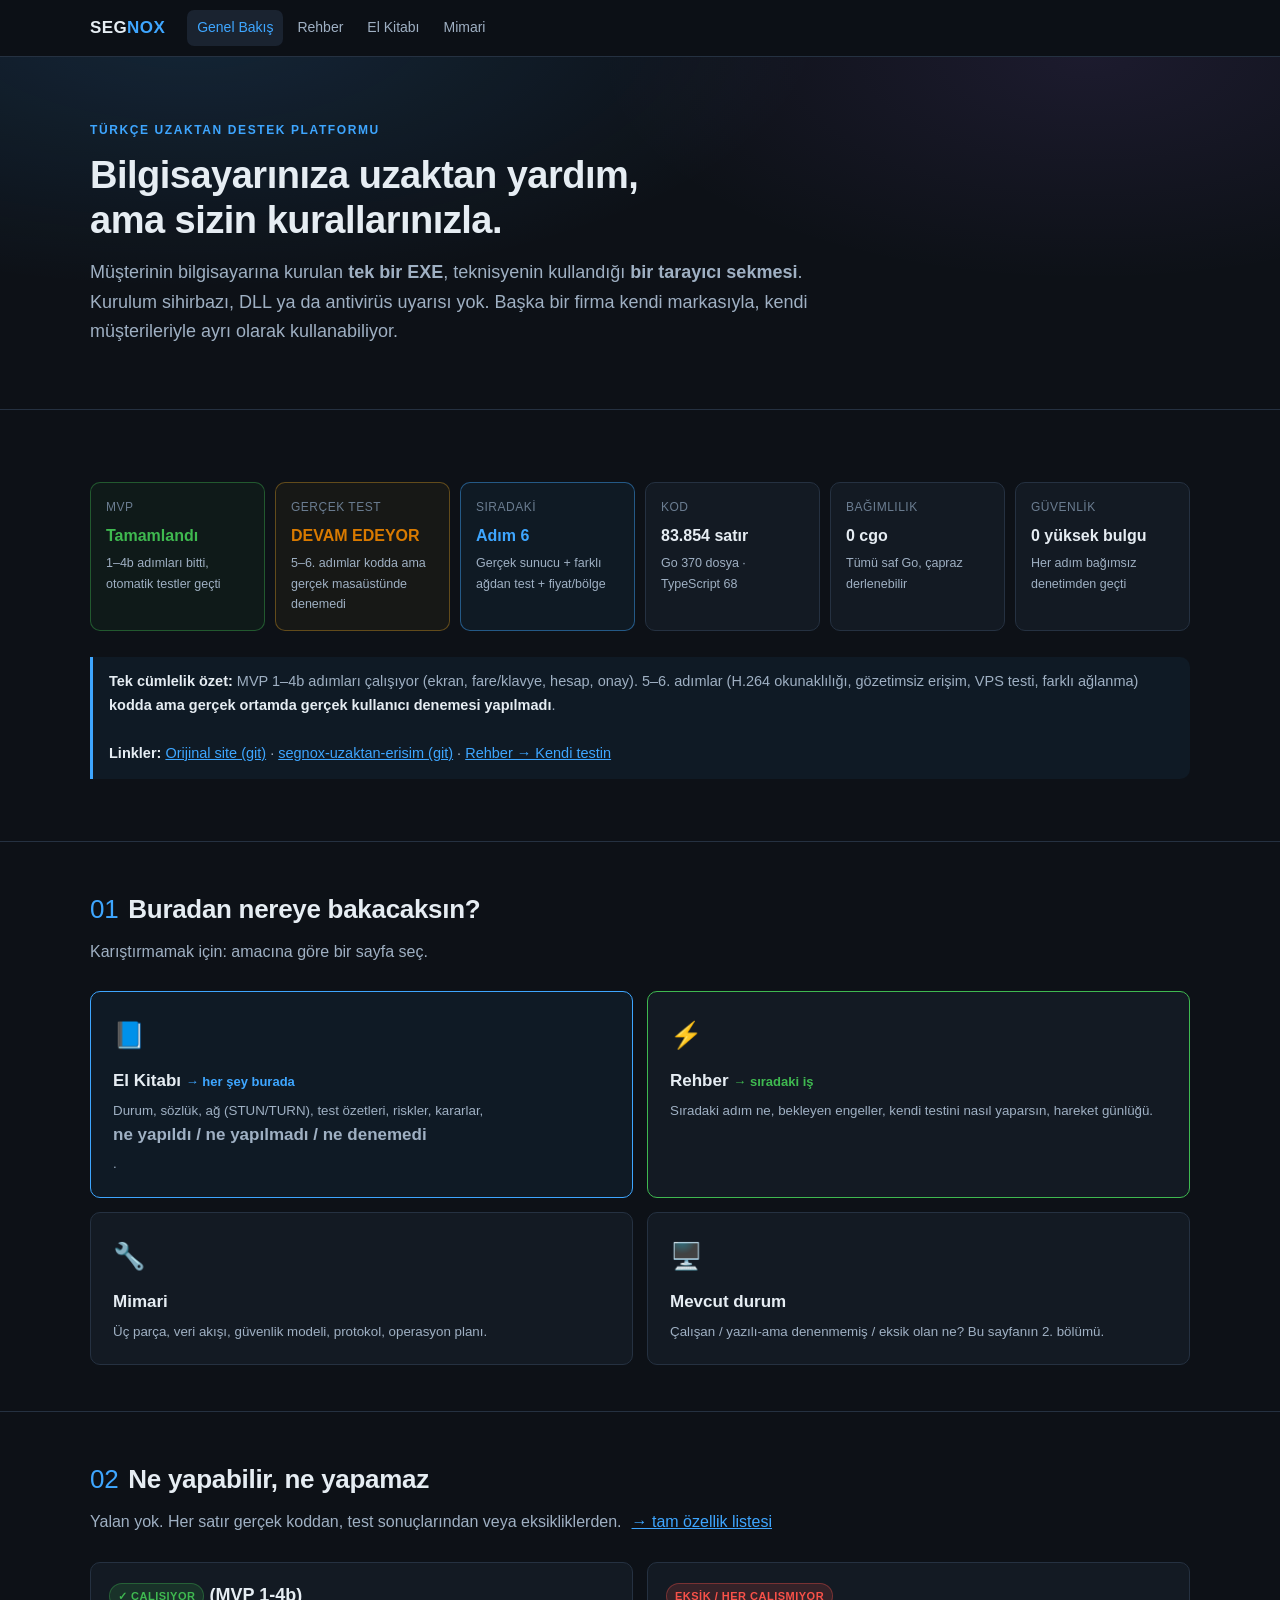
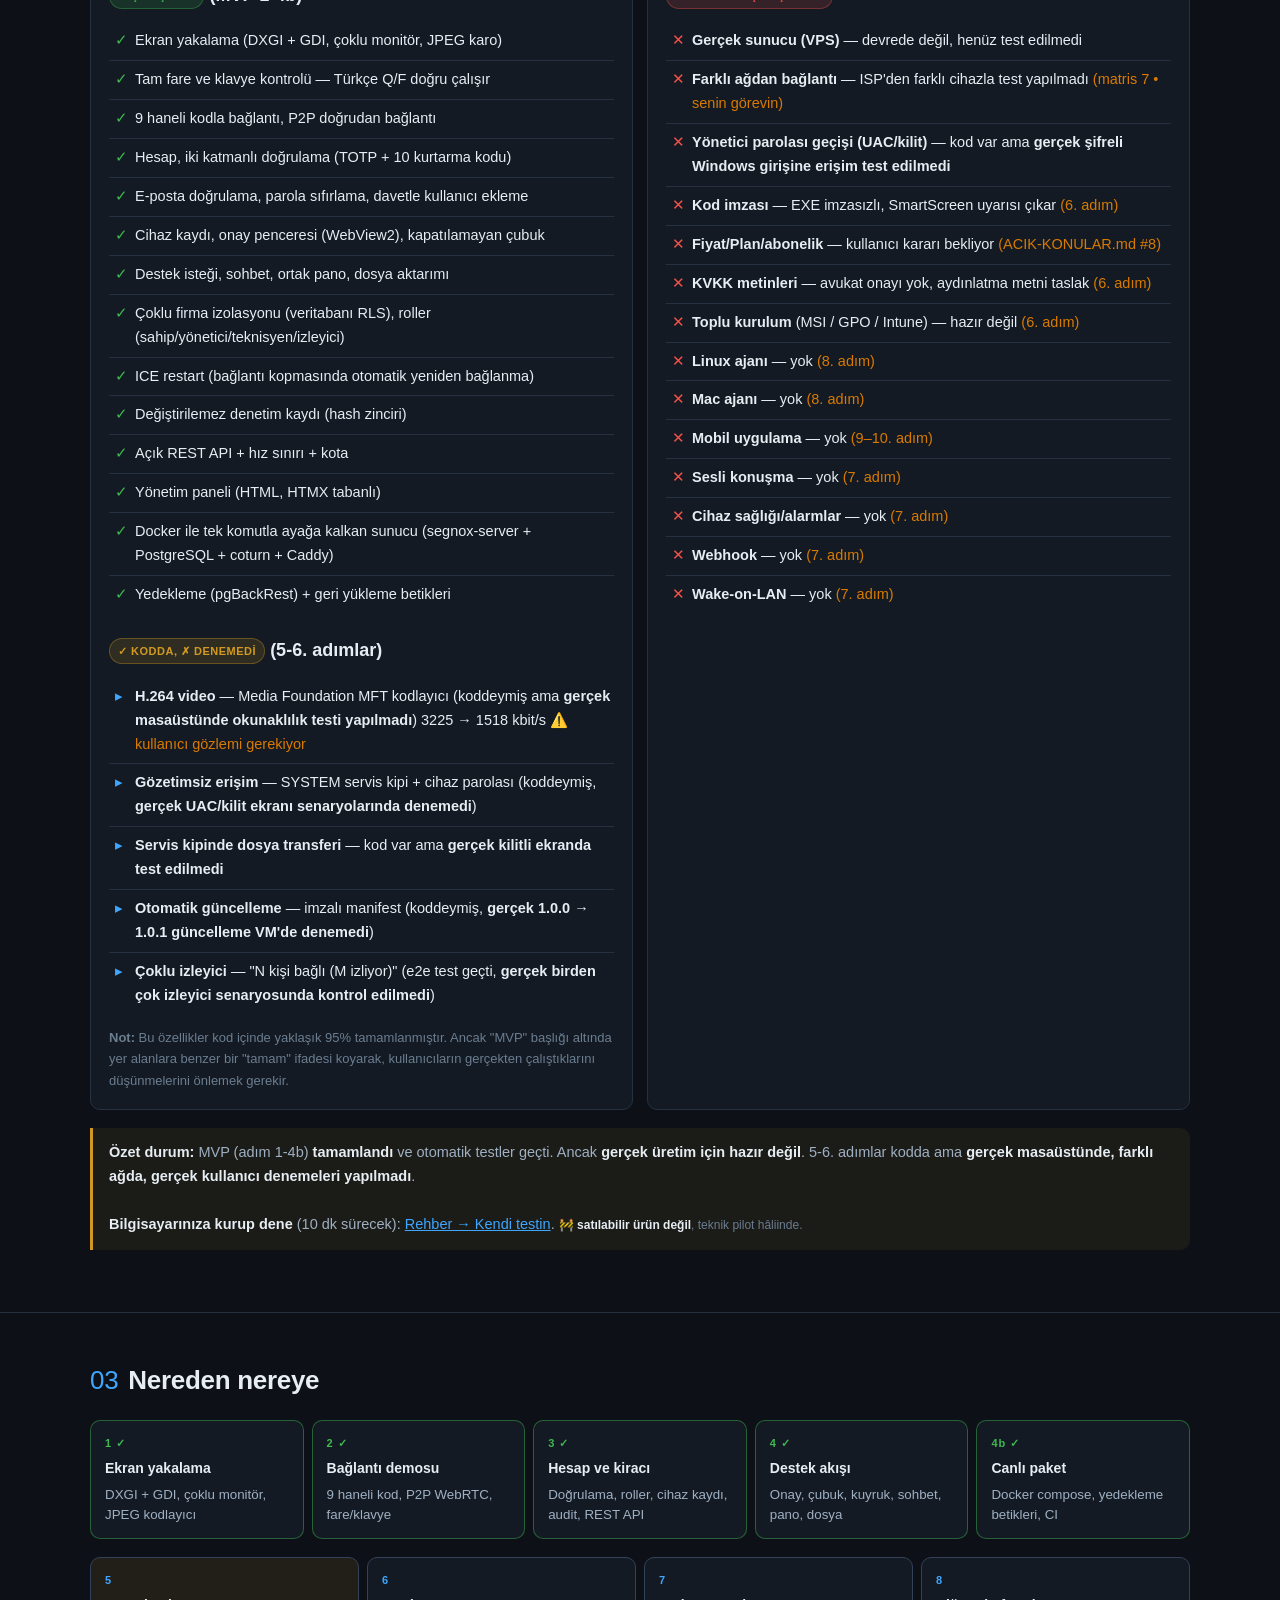
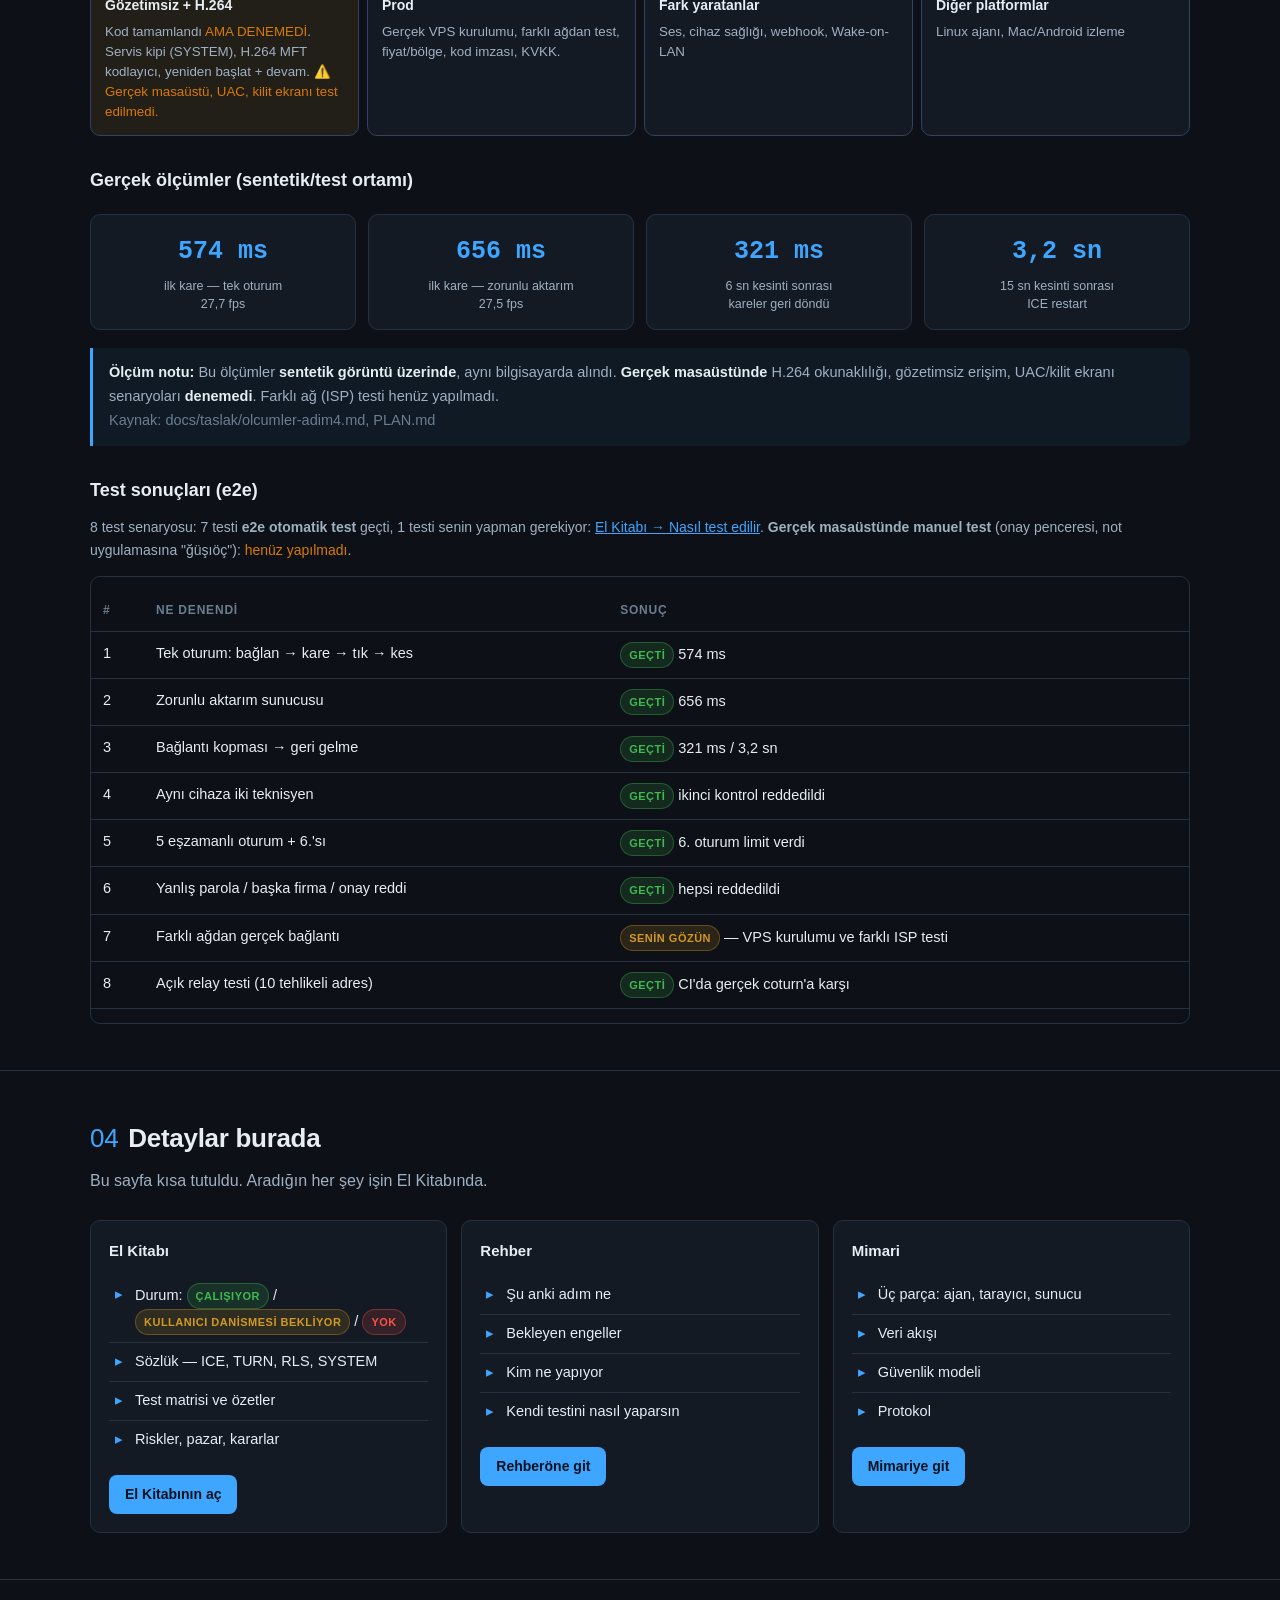
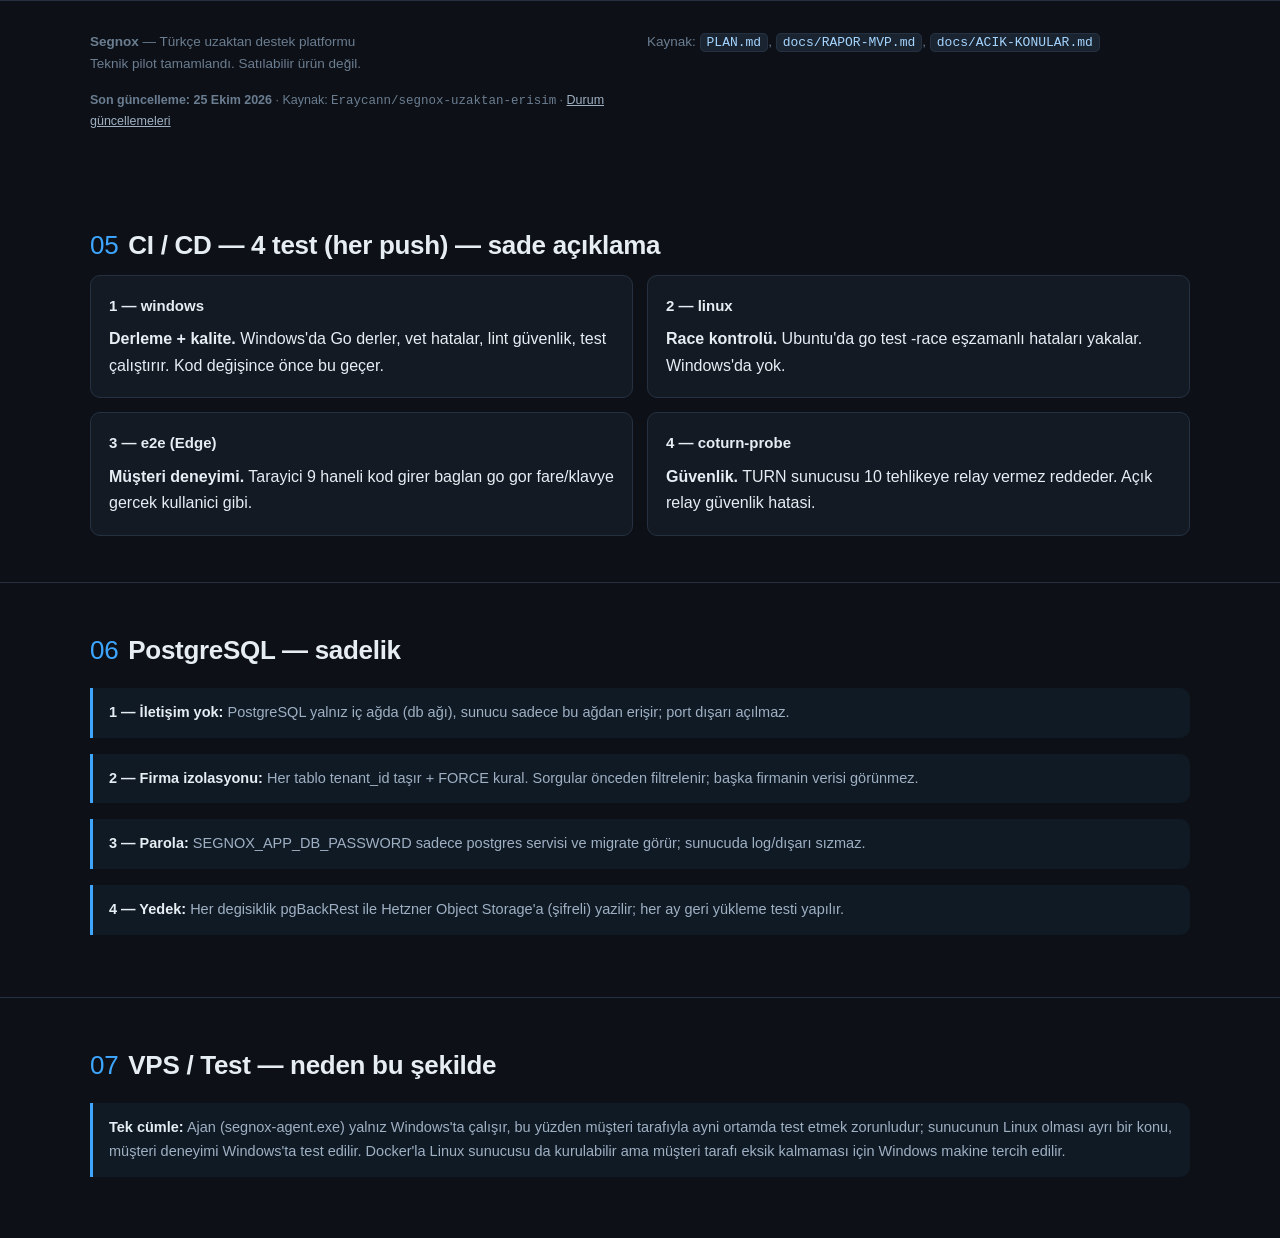
==== commit 87cde456: "site: CI/CD 4 test, PostgreSQL sade açıklama, VPS Tek-cümle notu" ====
--- a/index.html
+++ b/index.html
@@ -330,5 +330,36 @@
   </div>
 </footer>
 
+<section>
+  <div class="wrap">
+    <h2><span class="n">05</span>CI / CD — 4 test (her push) — sade açıklama</h2>
+    <div class="grid g2">
+      <div class="card"><h4>1 — windows</h4><p><b>Derleme + kalite.</b> Windows'da Go derler, vet hatalar, lint güvenlik, test çalıştırır. Kod değişince önce bu geçer.</p></div>
+      <div class="card"><h4>2 — linux</h4><p><b>Race kontrolü.</b> Ubuntu'da go test -race eşzamanlı hataları yakalar. Windows'da yok.</p></div>
+      <div class="card"><h4>3 — e2e (Edge)</h4><p><b>Müşteri deneyimi.</b> Tarayici 9 haneli kod girer baglan go gor fare/klavye gercek kullanici gibi.</p></div>
+      <div class="card"><h4>4 — coturn-probe</h4><p><b>Güvenlik.</b> TURN sunucusu 10 tehlikeye relay vermez reddeder. Açık relay güvenlik hatasi.</p></div>
+    </div>
+  </div>
+</section>
+
+<section>
+  <div class="wrap">
+    <h2><span class="n">06</span>PostgreSQL — sadelik</h2>
+    <div class="note"><b>1 — İletişim yok:</b> PostgreSQL yalnız iç ağda (db ağı), sunucu sadece bu ağdan erişir; port dışarı açılmaz.</div>
+    <div class="note"><b>2 — Firma izolasyonu:</b> Her tablo tenant_id taşır + FORCE kural. Sorgular önceden filtrelenir; başka firmanin verisi görünmez.</div>
+    <div class="note"><b>3 — Parola:</b> SEGNOX_APP_DB_PASSWORD sadece postgres servisi ve migrate görür; sunucuda log/dışarı sızmaz.</div>
+    <div class="note"><b>4 — Yedek:</b> Her degisiklik pgBackRest ile Hetzner Object Storage'a (şifreli) yazilir; her ay geri yükleme testi yapılır.</div>
+  </div>
+</section>
+
+<section>
+  <div class="wrap">
+    <h2><span class="n">07</span>VPS / Test — neden bu şekilde</h2>
+    <div class="note">
+      <b>Tek cümle:</b> Ajan (segnox-agent.exe) yalnız Windows'ta çalışır, bu yüzden müşteri tarafıyla ayni ortamda test etmek zorunludur; sunucunun Linux olması ayrı bir konu, müşteri deneyimi Windows'ta test edilir. Docker'la Linux sunucusu da kurulabilir ama müşteri tarafı eksik kalmaması için Windows makine tercih edilir.
+    </div>
+  </div>
+</section>
+
 </body>
 </html>
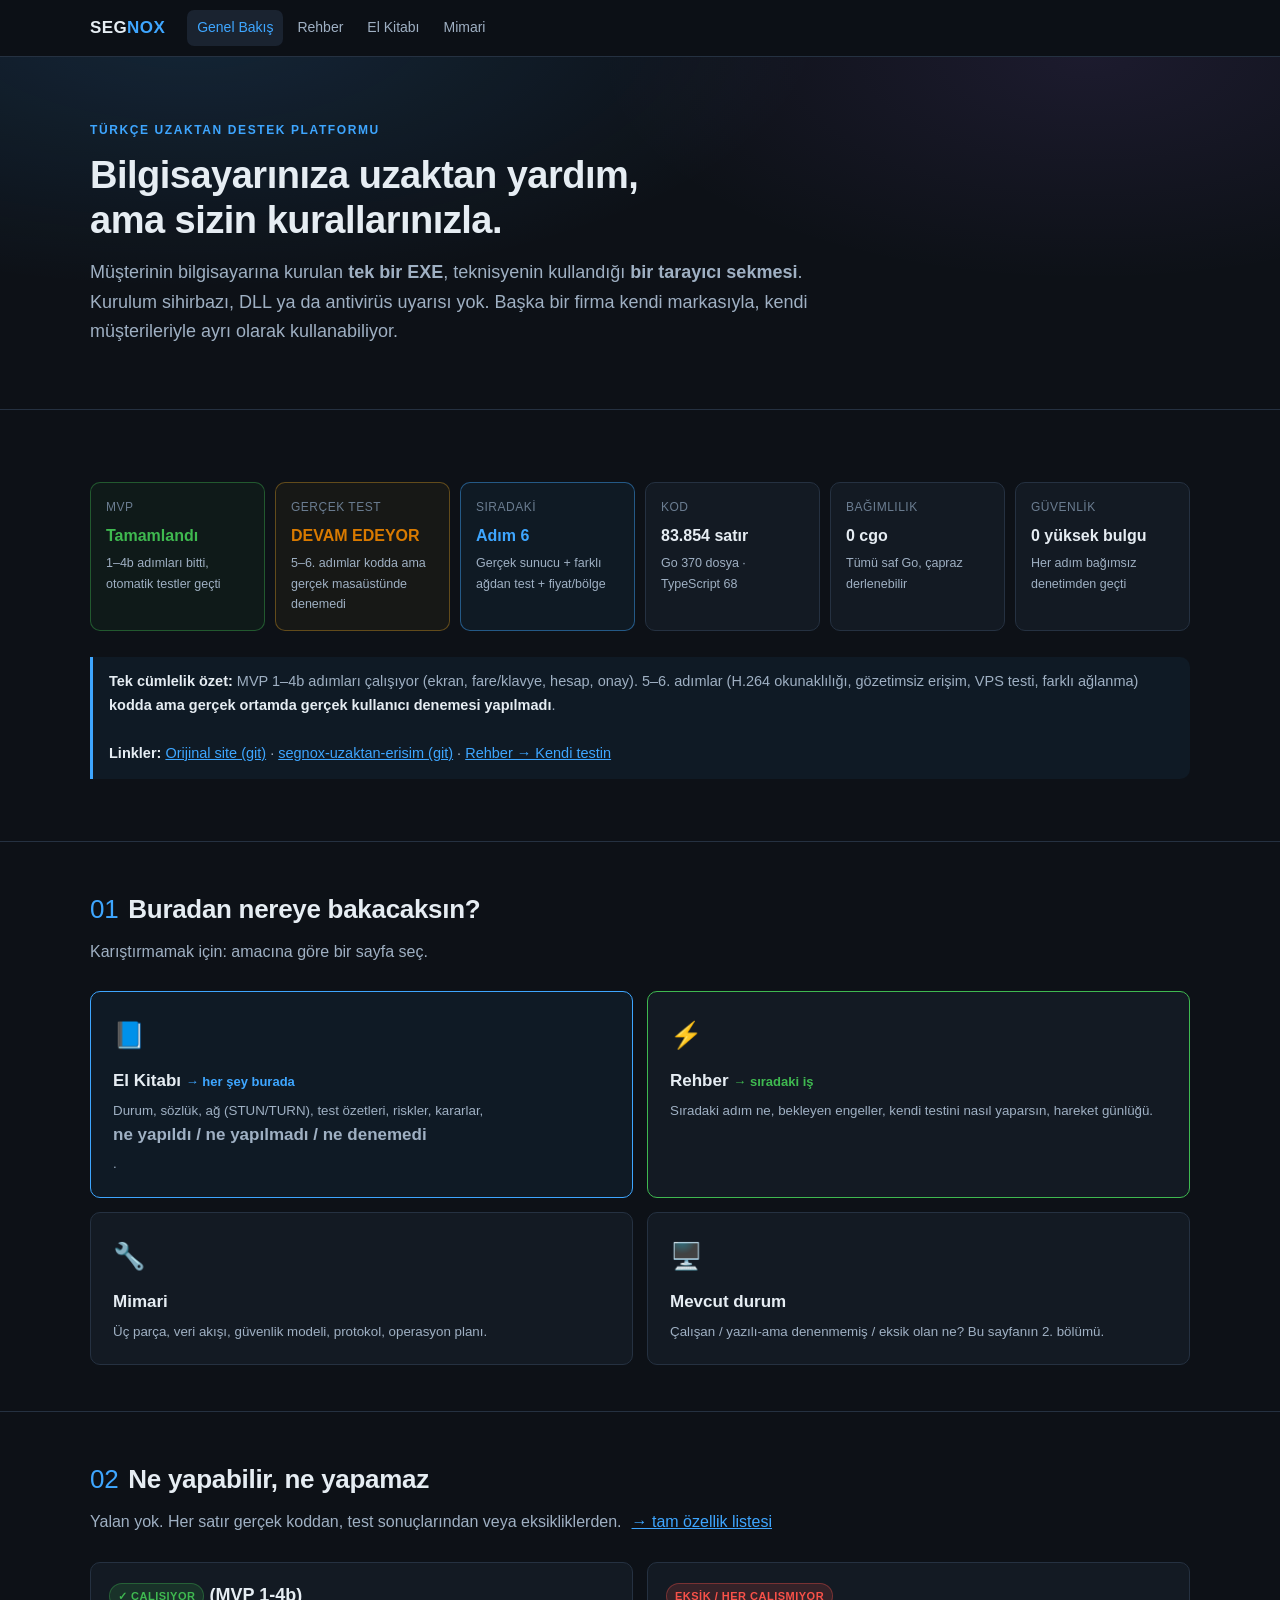
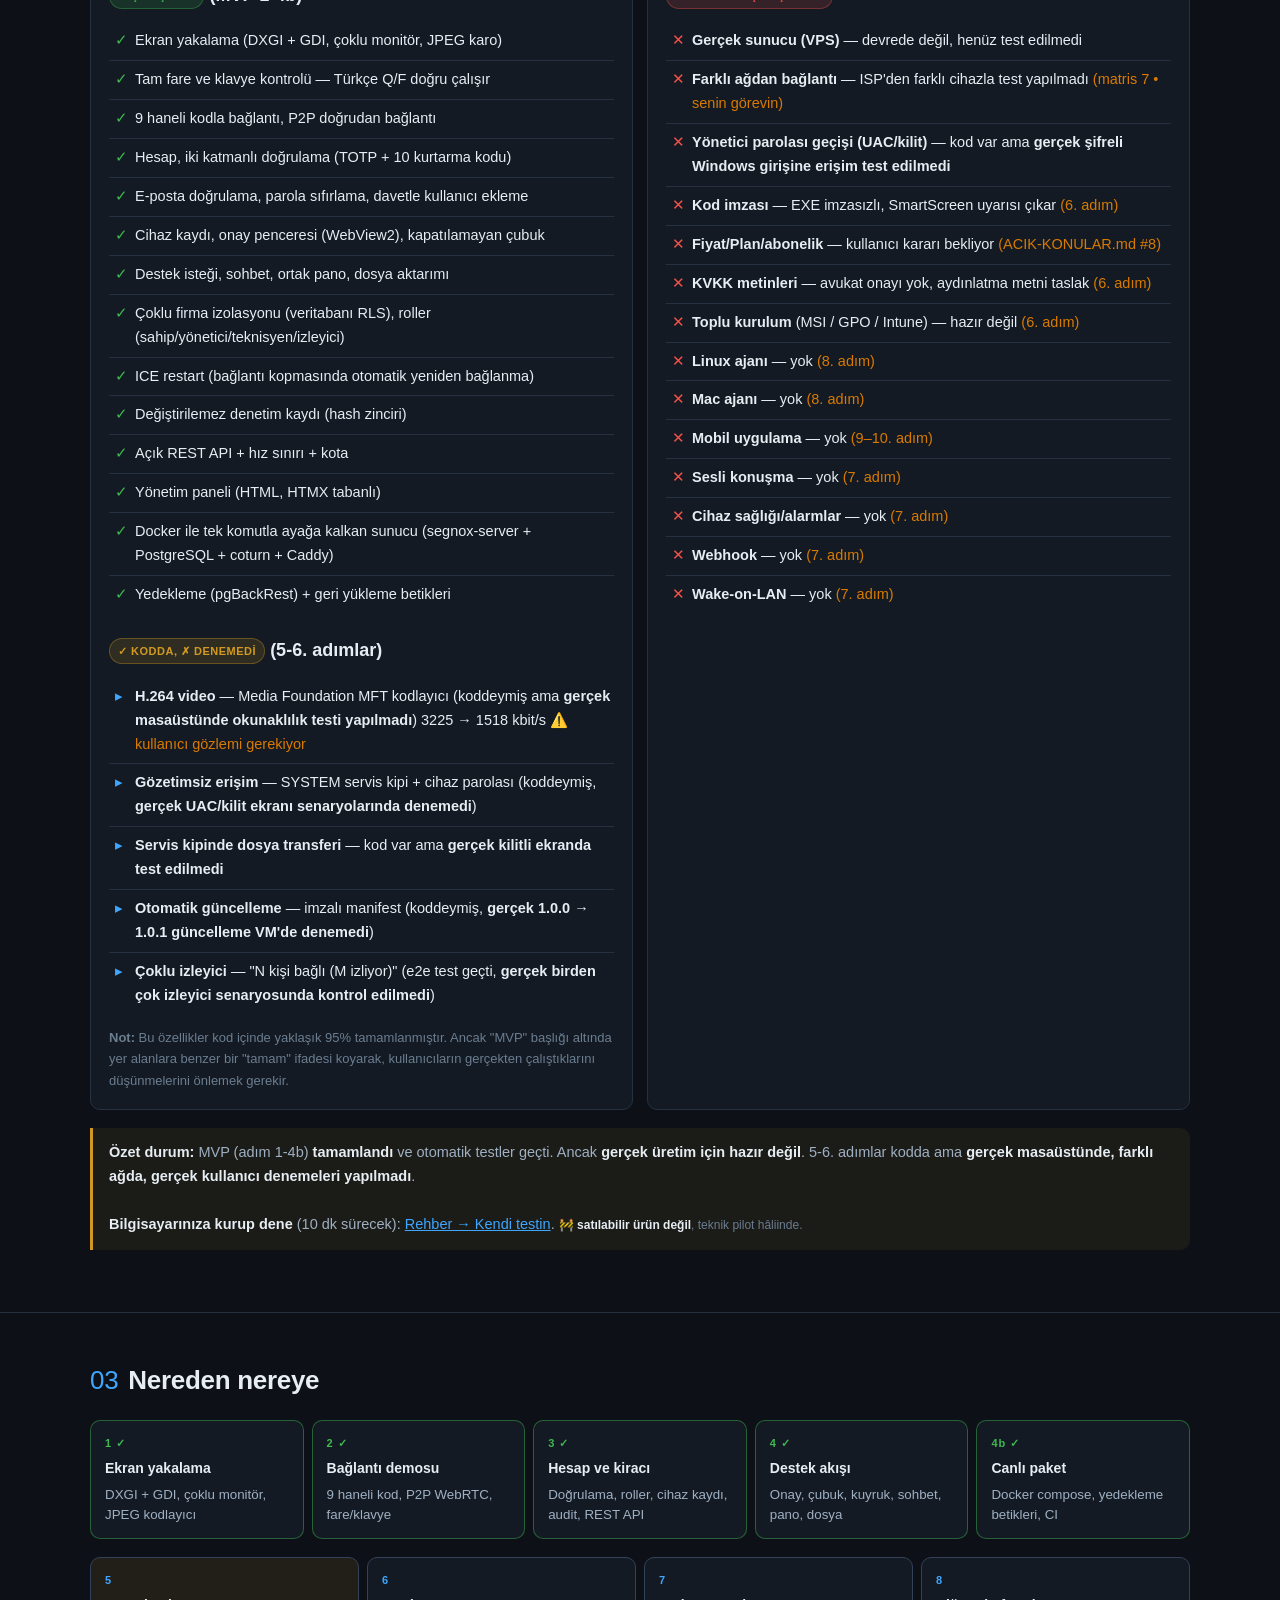
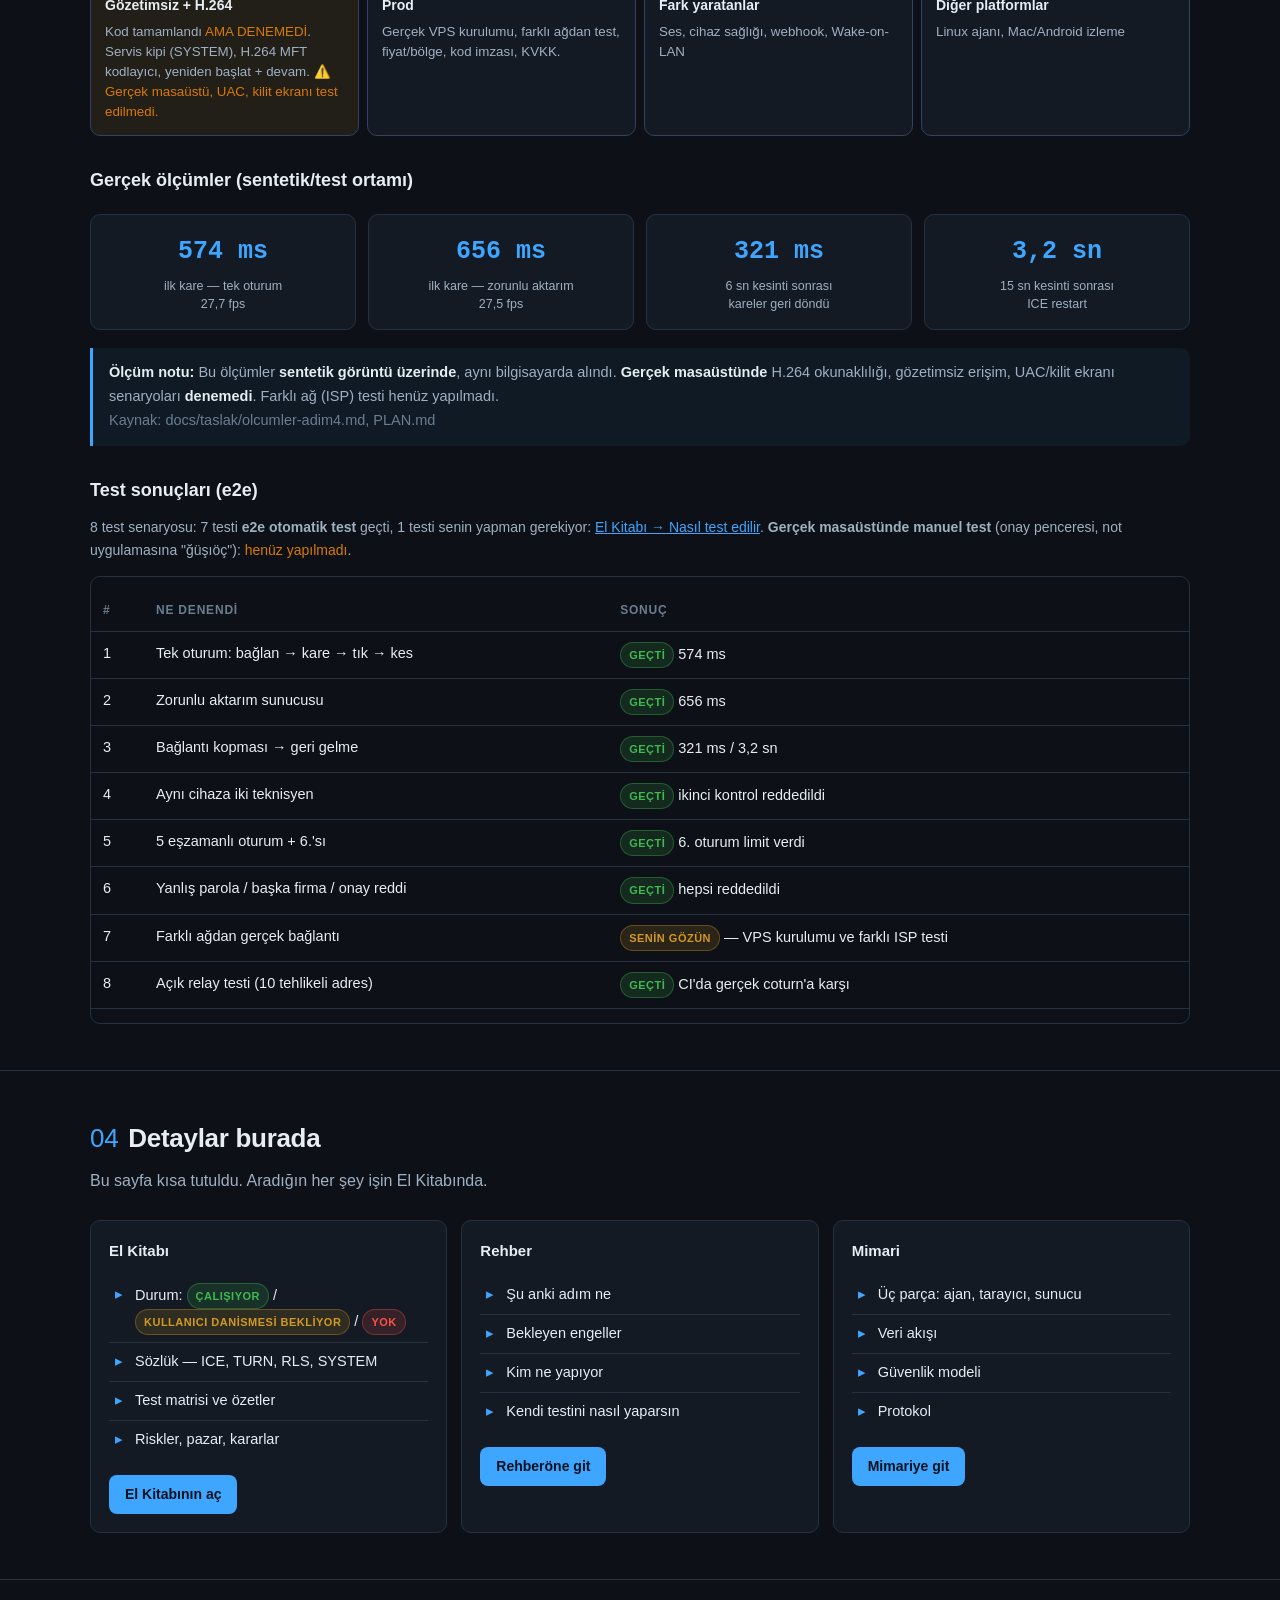
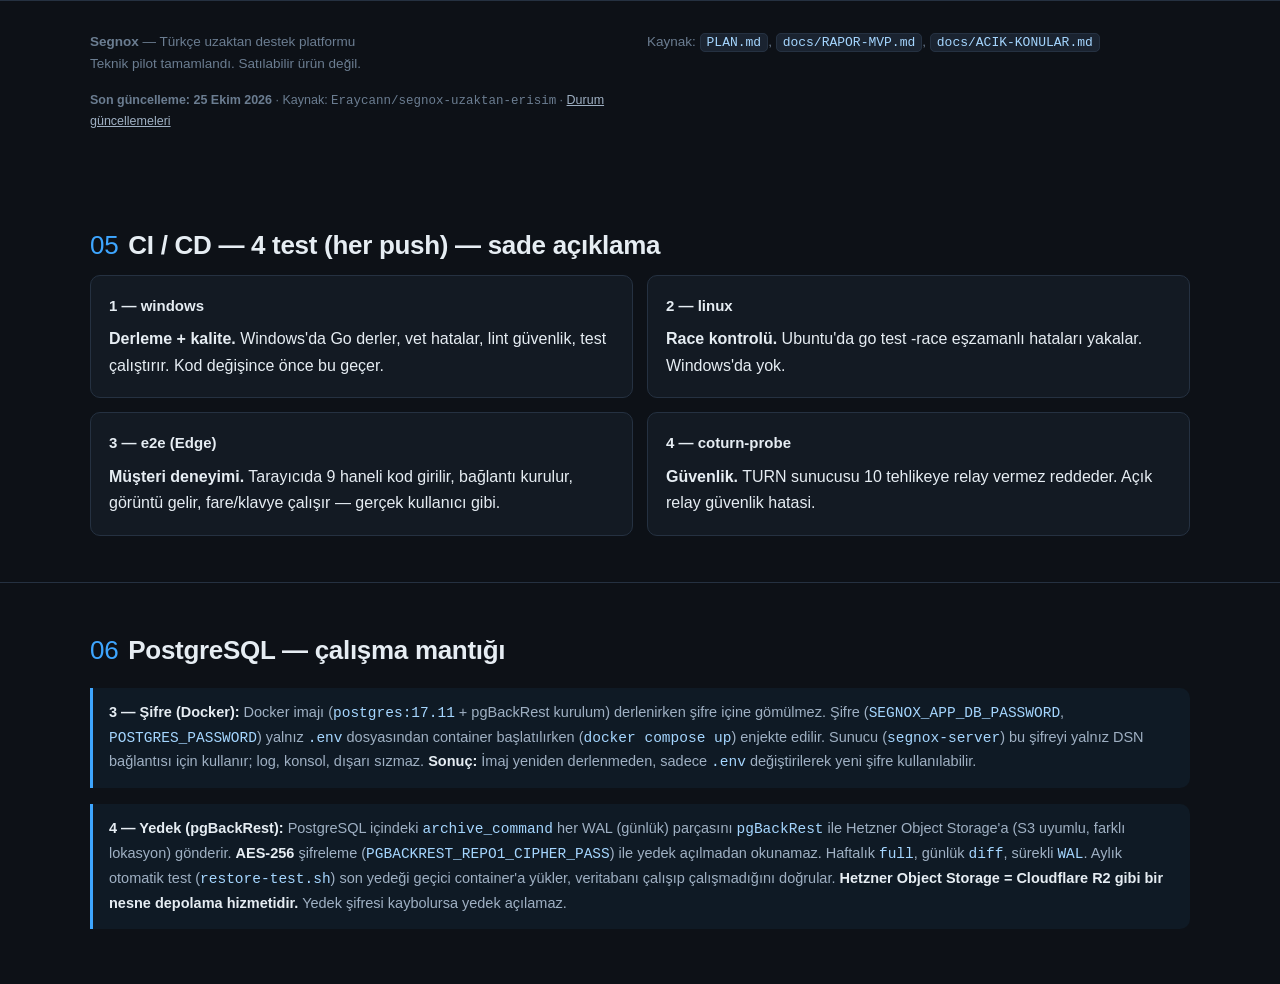
==== commit 24d20cda: "site: PostgreSQL sade, CI/CD duzgun turkce, VPS 07 kaldirildi" ====
--- a/index.html
+++ b/index.html
@@ -336,7 +336,7 @@
     <div class="grid g2">
       <div class="card"><h4>1 — windows</h4><p><b>Derleme + kalite.</b> Windows'da Go derler, vet hatalar, lint güvenlik, test çalıştırır. Kod değişince önce bu geçer.</p></div>
       <div class="card"><h4>2 — linux</h4><p><b>Race kontrolü.</b> Ubuntu'da go test -race eşzamanlı hataları yakalar. Windows'da yok.</p></div>
-      <div class="card"><h4>3 — e2e (Edge)</h4><p><b>Müşteri deneyimi.</b> Tarayici 9 haneli kod girer baglan go gor fare/klavye gercek kullanici gibi.</p></div>
+      <div class="card"><h4>3 — e2e (Edge)</h4><p><b>Müşteri deneyimi.</b> Tarayıcıda 9 haneli kod girilir, bağlantı kurulur, görüntü gelir, fare/klavye çalışır — gerçek kullanıcı gibi.</p></div>
       <div class="card"><h4>4 — coturn-probe</h4><p><b>Güvenlik.</b> TURN sunucusu 10 tehlikeye relay vermez reddeder. Açık relay güvenlik hatasi.</p></div>
     </div>
   </div>
@@ -344,20 +344,9 @@
 
 <section>
   <div class="wrap">
-    <h2><span class="n">06</span>PostgreSQL — sadelik</h2>
-    <div class="note"><b>1 — İletişim yok:</b> PostgreSQL yalnız iç ağda (db ağı), sunucu sadece bu ağdan erişir; port dışarı açılmaz.</div>
-    <div class="note"><b>2 — Firma izolasyonu:</b> Her tablo tenant_id taşır + FORCE kural. Sorgular önceden filtrelenir; başka firmanin verisi görünmez.</div>
-    <div class="note"><b>3 — Parola:</b> SEGNOX_APP_DB_PASSWORD sadece postgres servisi ve migrate görür; sunucuda log/dışarı sızmaz.</div>
-    <div class="note"><b>4 — Yedek:</b> Her degisiklik pgBackRest ile Hetzner Object Storage'a (şifreli) yazilir; her ay geri yükleme testi yapılır.</div>
-  </div>
-</section>
-
-<section>
-  <div class="wrap">
-    <h2><span class="n">07</span>VPS / Test — neden bu şekilde</h2>
-    <div class="note">
-      <b>Tek cümle:</b> Ajan (segnox-agent.exe) yalnız Windows'ta çalışır, bu yüzden müşteri tarafıyla ayni ortamda test etmek zorunludur; sunucunun Linux olması ayrı bir konu, müşteri deneyimi Windows'ta test edilir. Docker'la Linux sunucusu da kurulabilir ama müşteri tarafı eksik kalmaması için Windows makine tercih edilir.
-    </div>
+    <h2><span class="n">06</span>PostgreSQL — çalışma mantığı</h2>
+    <div class="note"><b>3 — Şifre (Docker):</b> Docker imajı (<code>postgres:17.11</code> + pgBackRest kurulum) derlenirken şifre içine gömülmez. Şifre (<code>SEGNOX_APP_DB_PASSWORD</code>, <code>POSTGRES_PASSWORD</code>) yalnız <code>.env</code> dosyasından container başlatılırken (<code>docker compose up</code>) enjekte edilir. Sunucu (<code>segnox-server</code>) bu şifreyi yalnız DSN bağlantısı için kullanır; log, konsol, dışarı sızmaz. <b>Sonuç:</b> İmaj yeniden derlenmeden, sadece <code>.env</code> değiştirilerek yeni şifre kullanılabilir.</div>
+    <div class="note"><b>4 — Yedek (pgBackRest):</b> PostgreSQL içindeki <code>archive_command</code> her WAL (günlük) parçasını <code>pgBackRest</code> ile Hetzner Object Storage'a (S3 uyumlu, farklı lokasyon) gönderir. <b>AES-256</b> şifreleme (<code>PGBACKREST_REPO1_CIPHER_PASS</code>) ile yedek açılmadan okunamaz. Haftalık <code>full</code>, günlük <code>diff</code>, sürekli <code>WAL</code>. Aylık otomatik test (<code>restore-test.sh</code>) son yedeği geçici container'a yükler, veritabanı çalışıp çalışmadığını doğrular. <b>Hetzner Object Storage = Cloudflare R2 gibi bir nesne depolama hizmetidir.</b> Yedek şifresi kaybolursa yedek açılamaz.</div>
   </div>
 </section>
 
